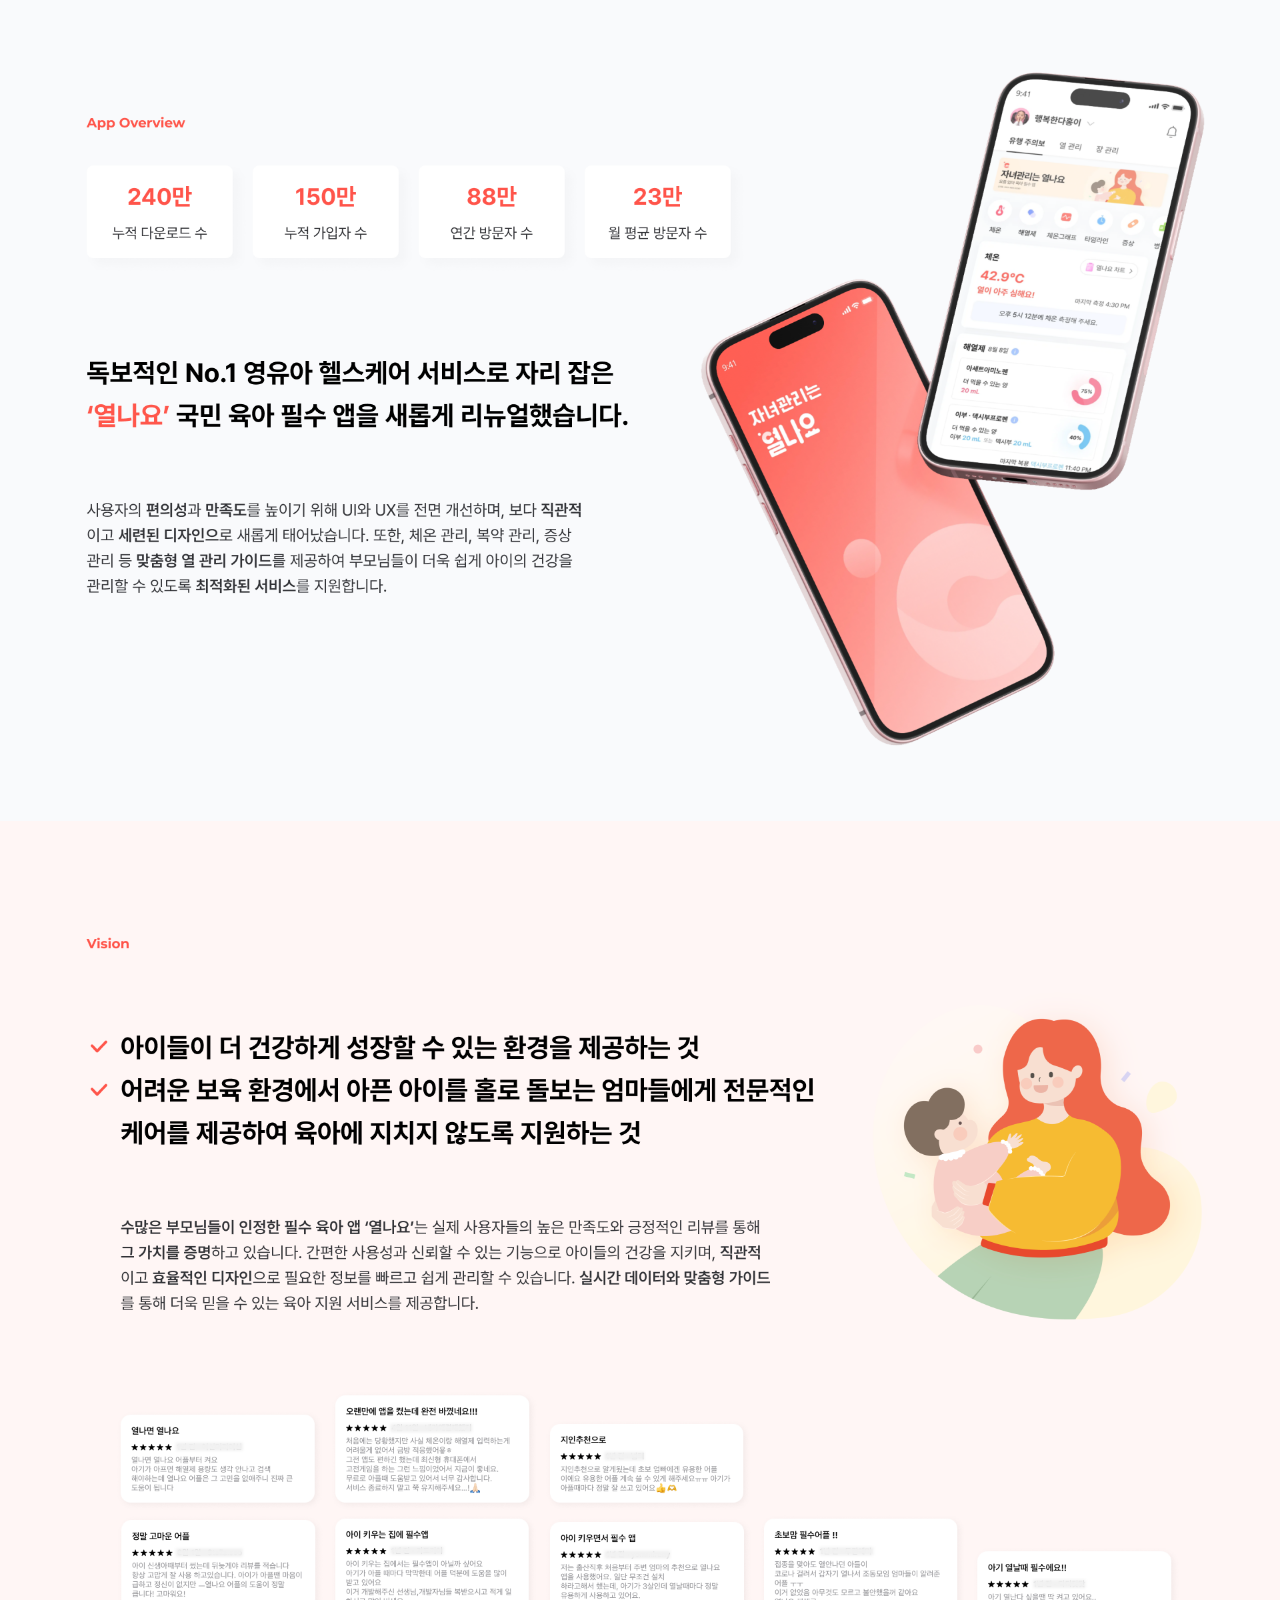
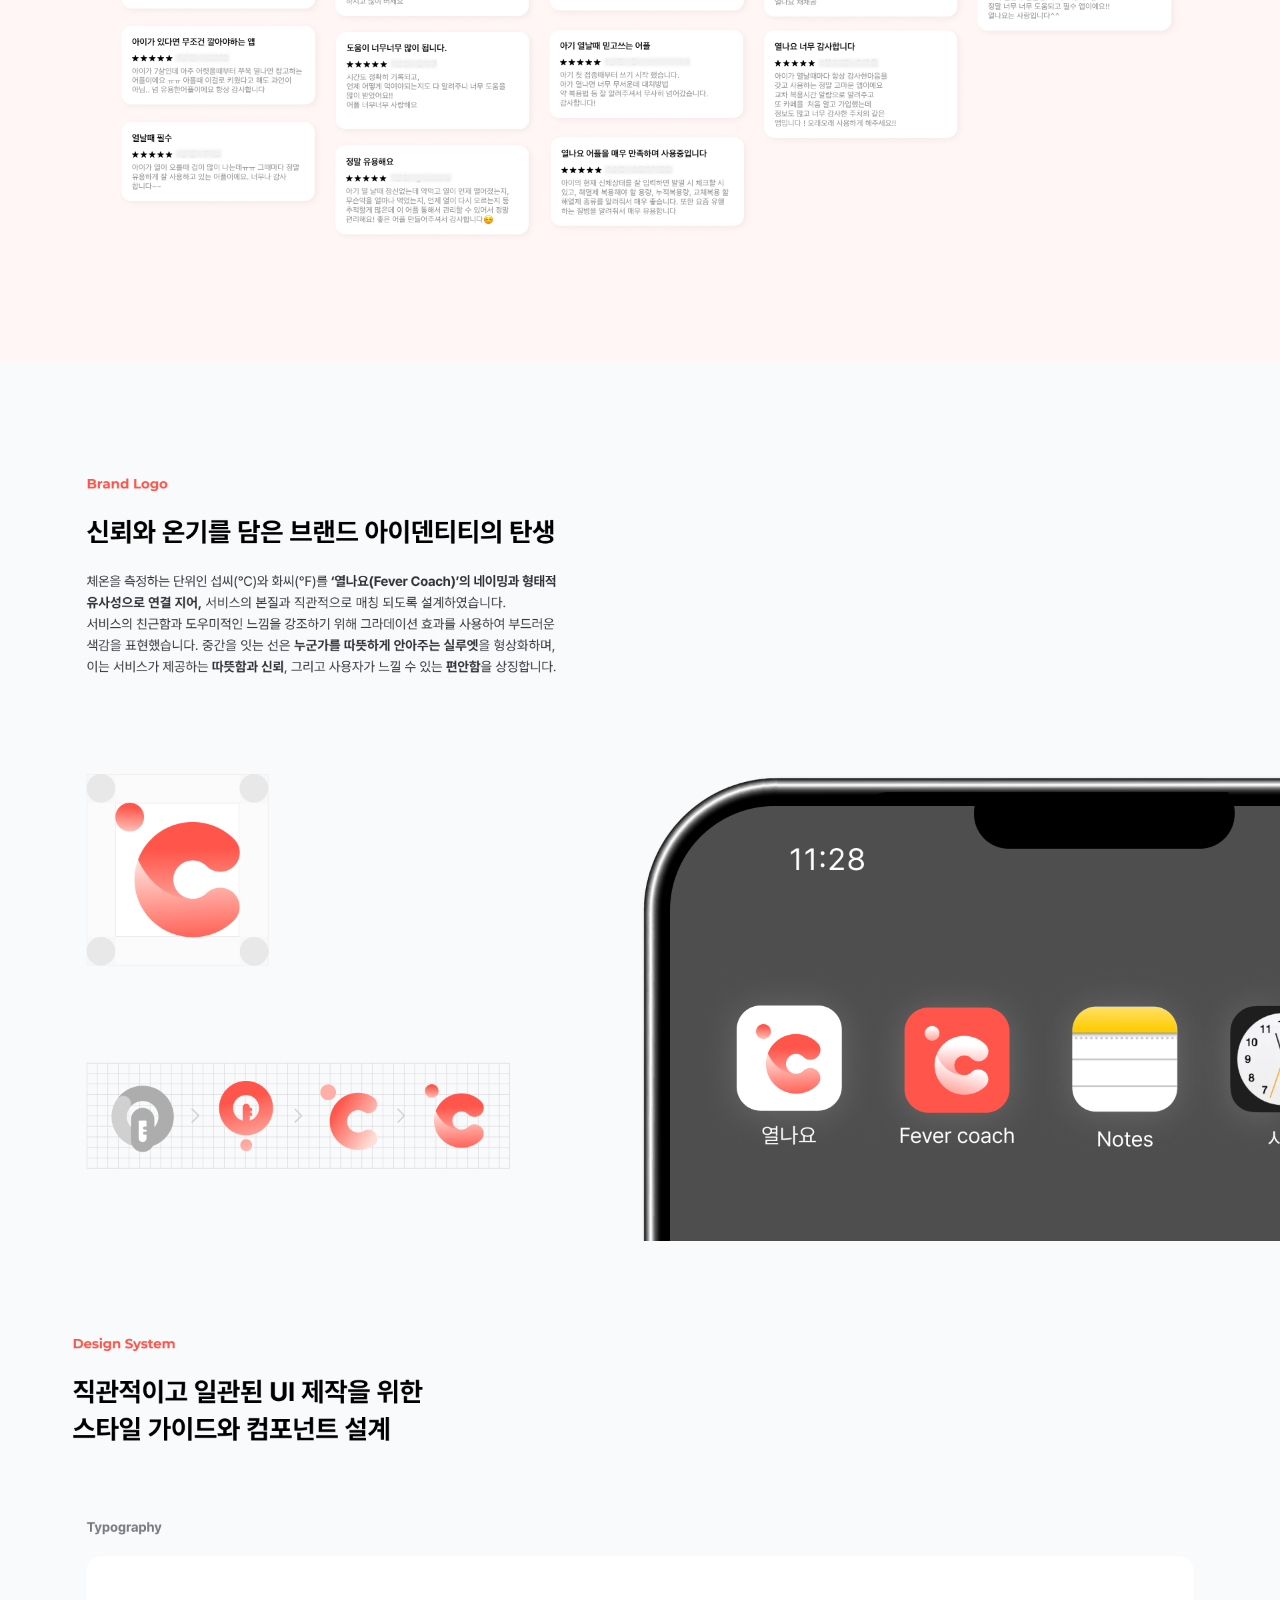
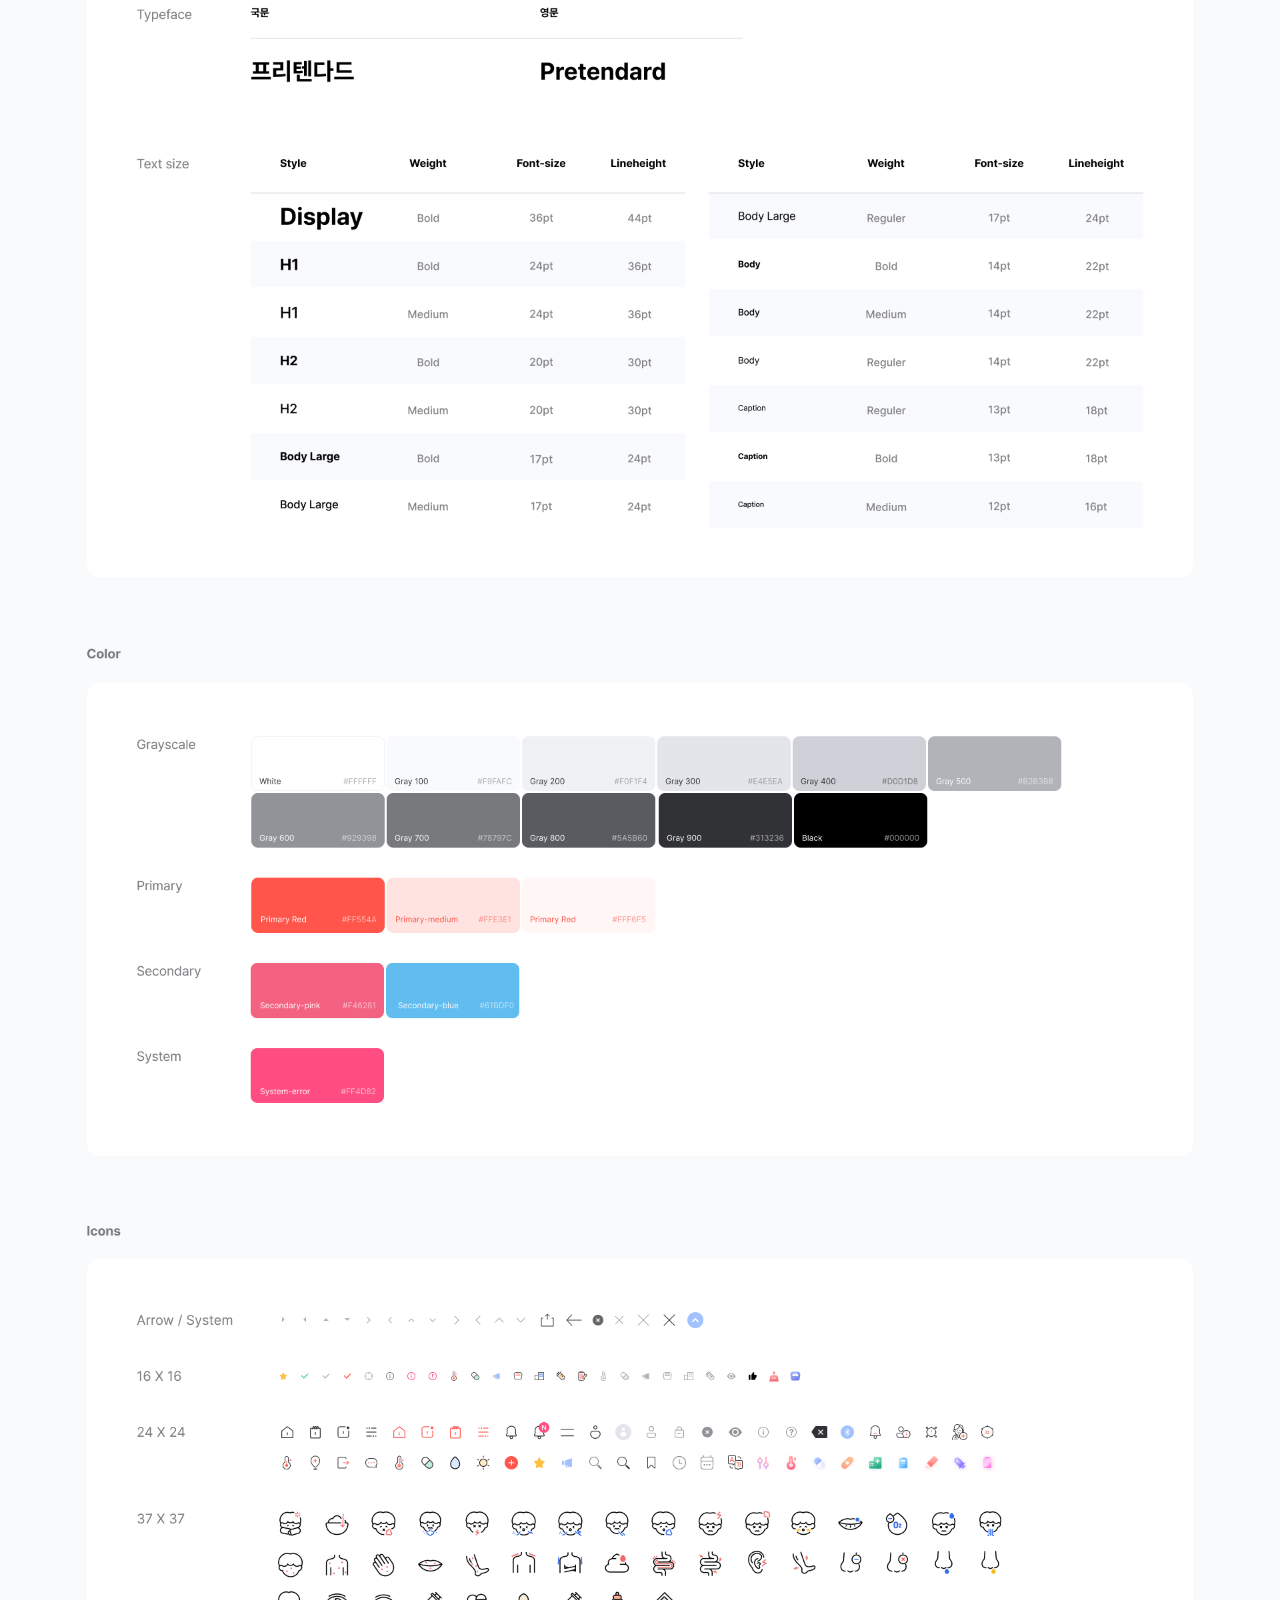
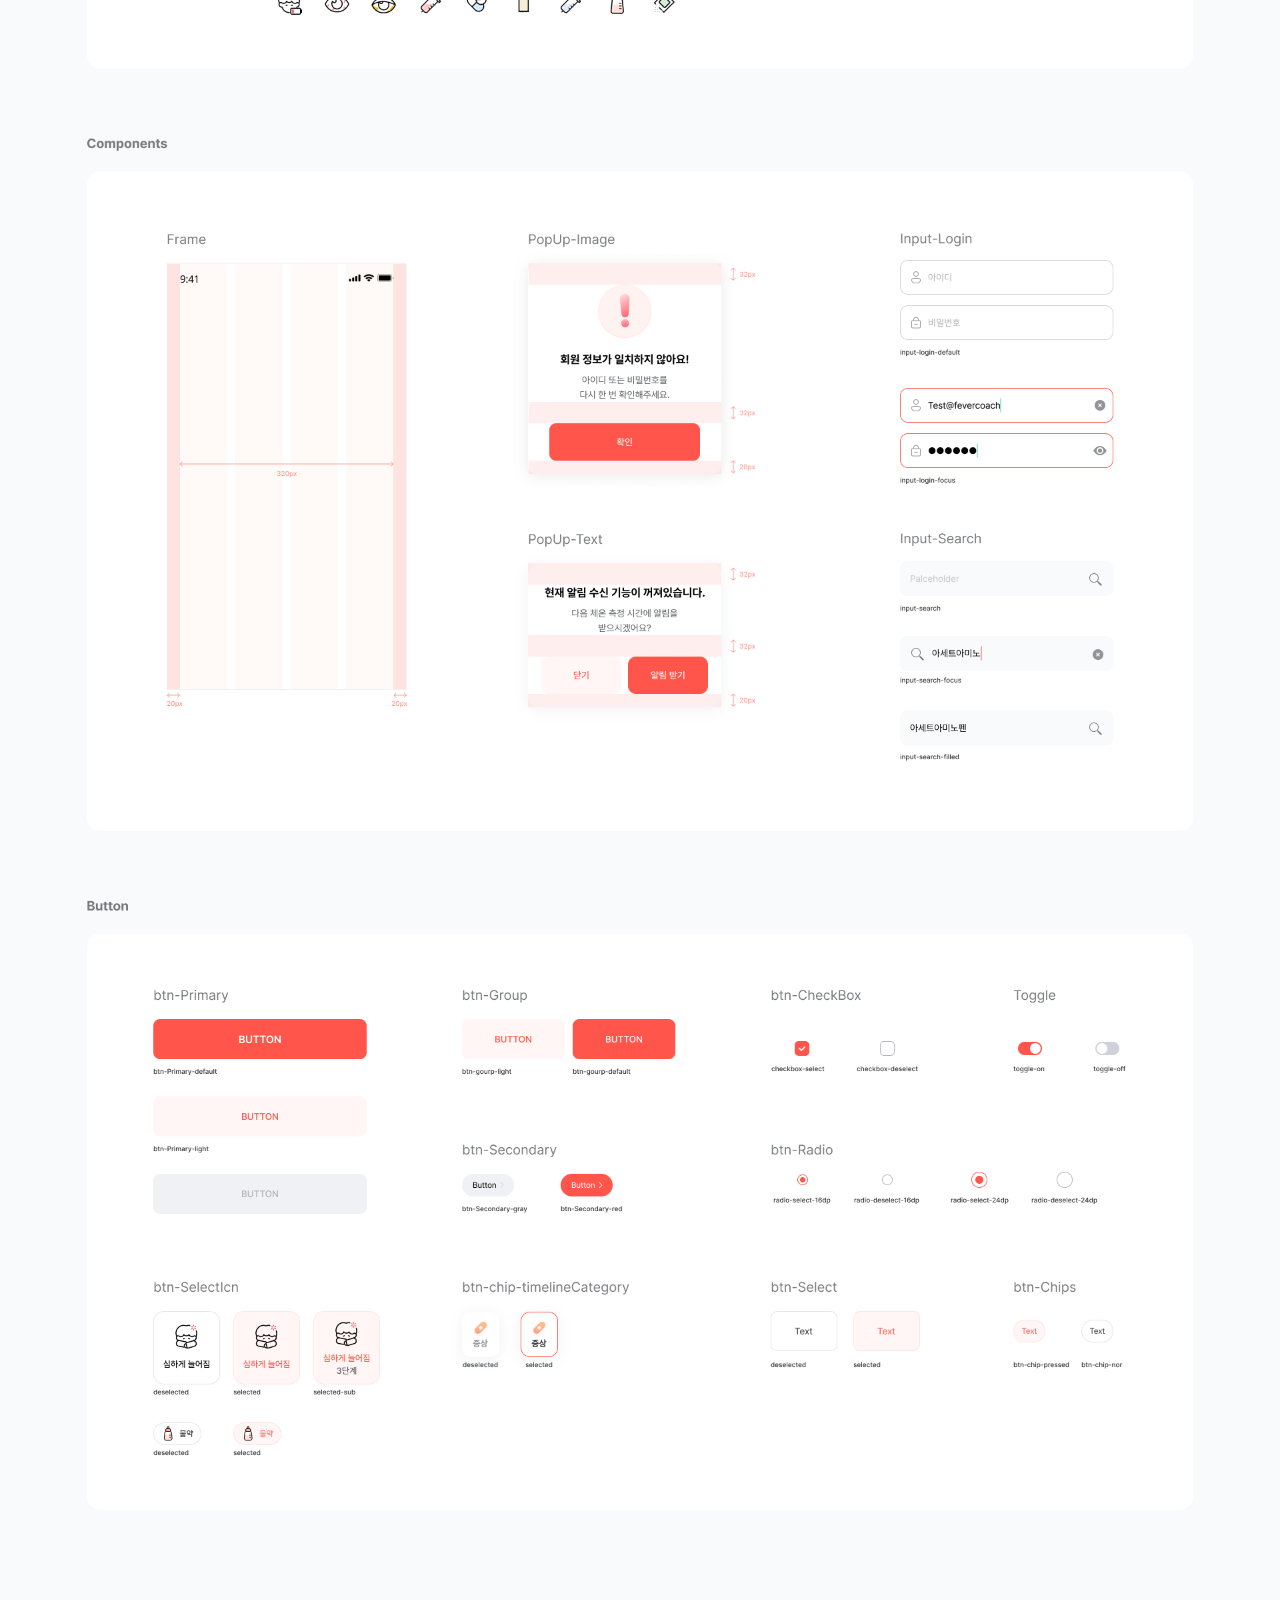
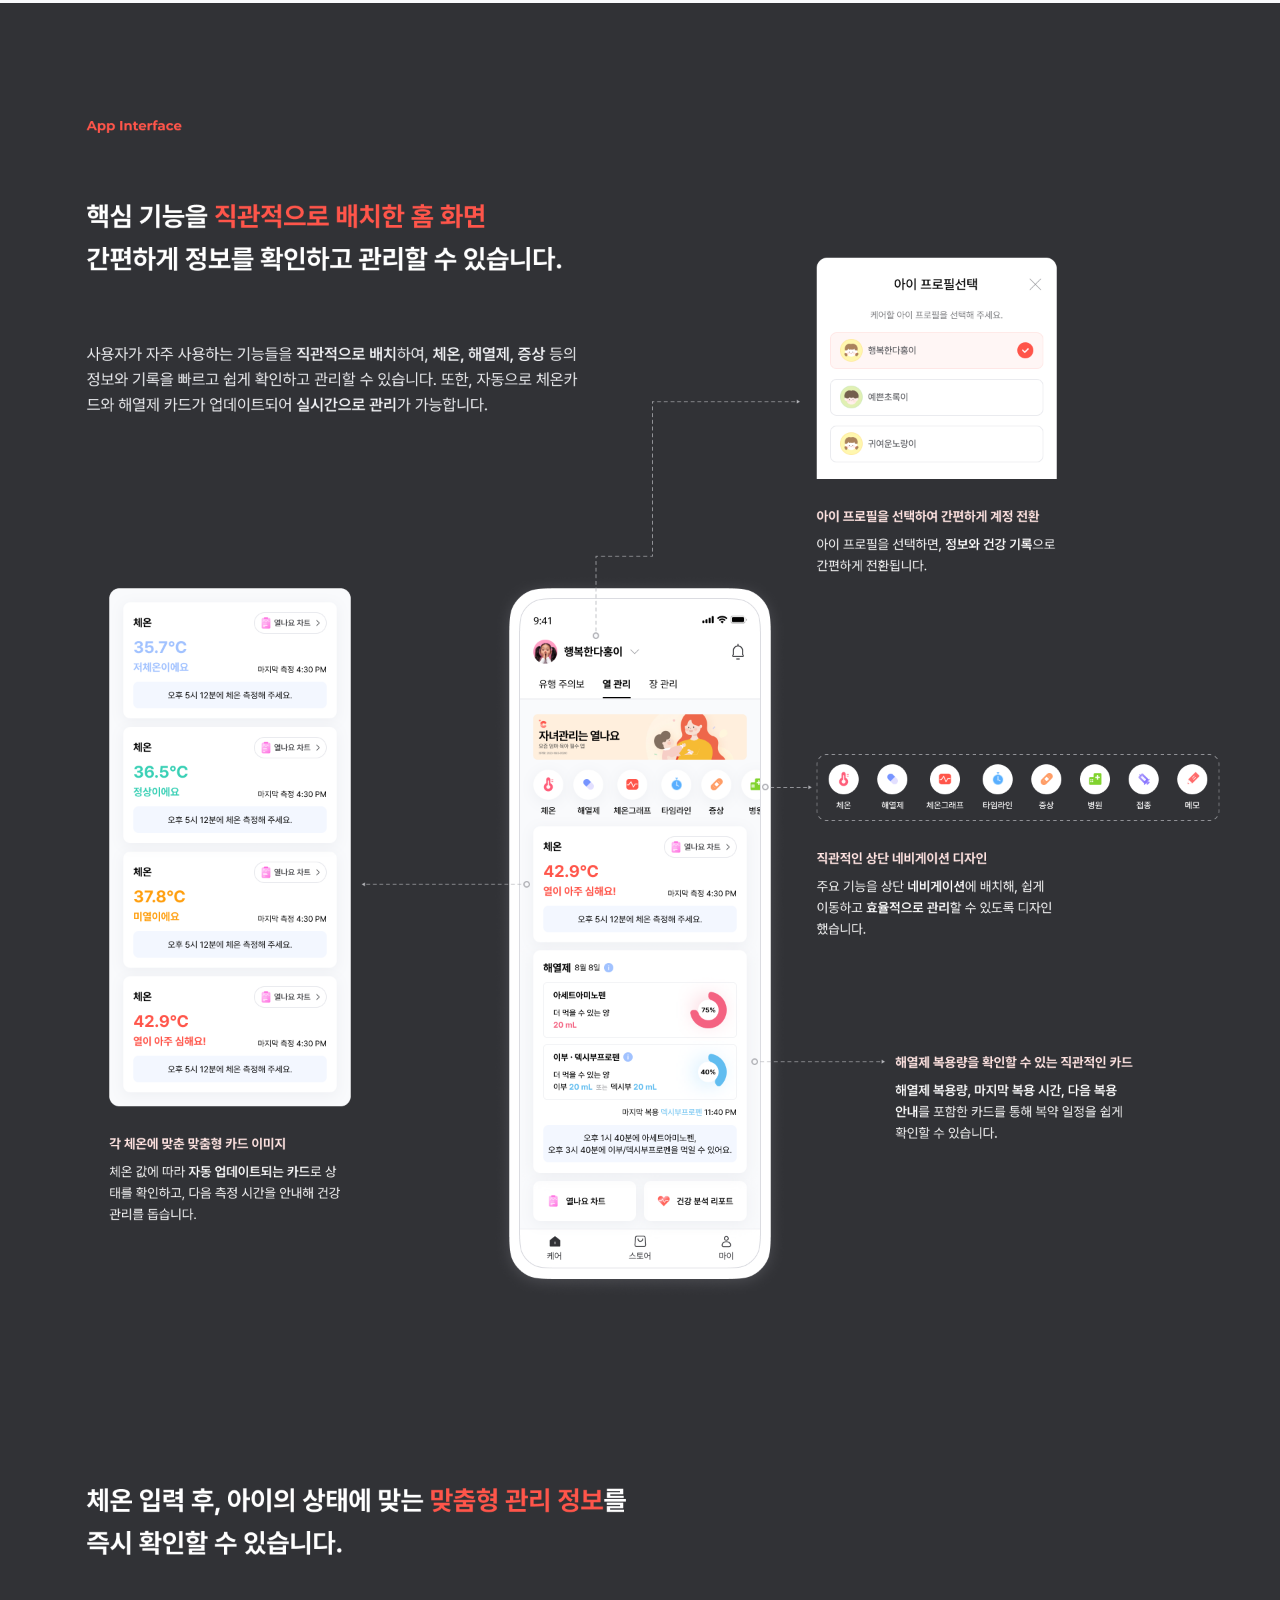
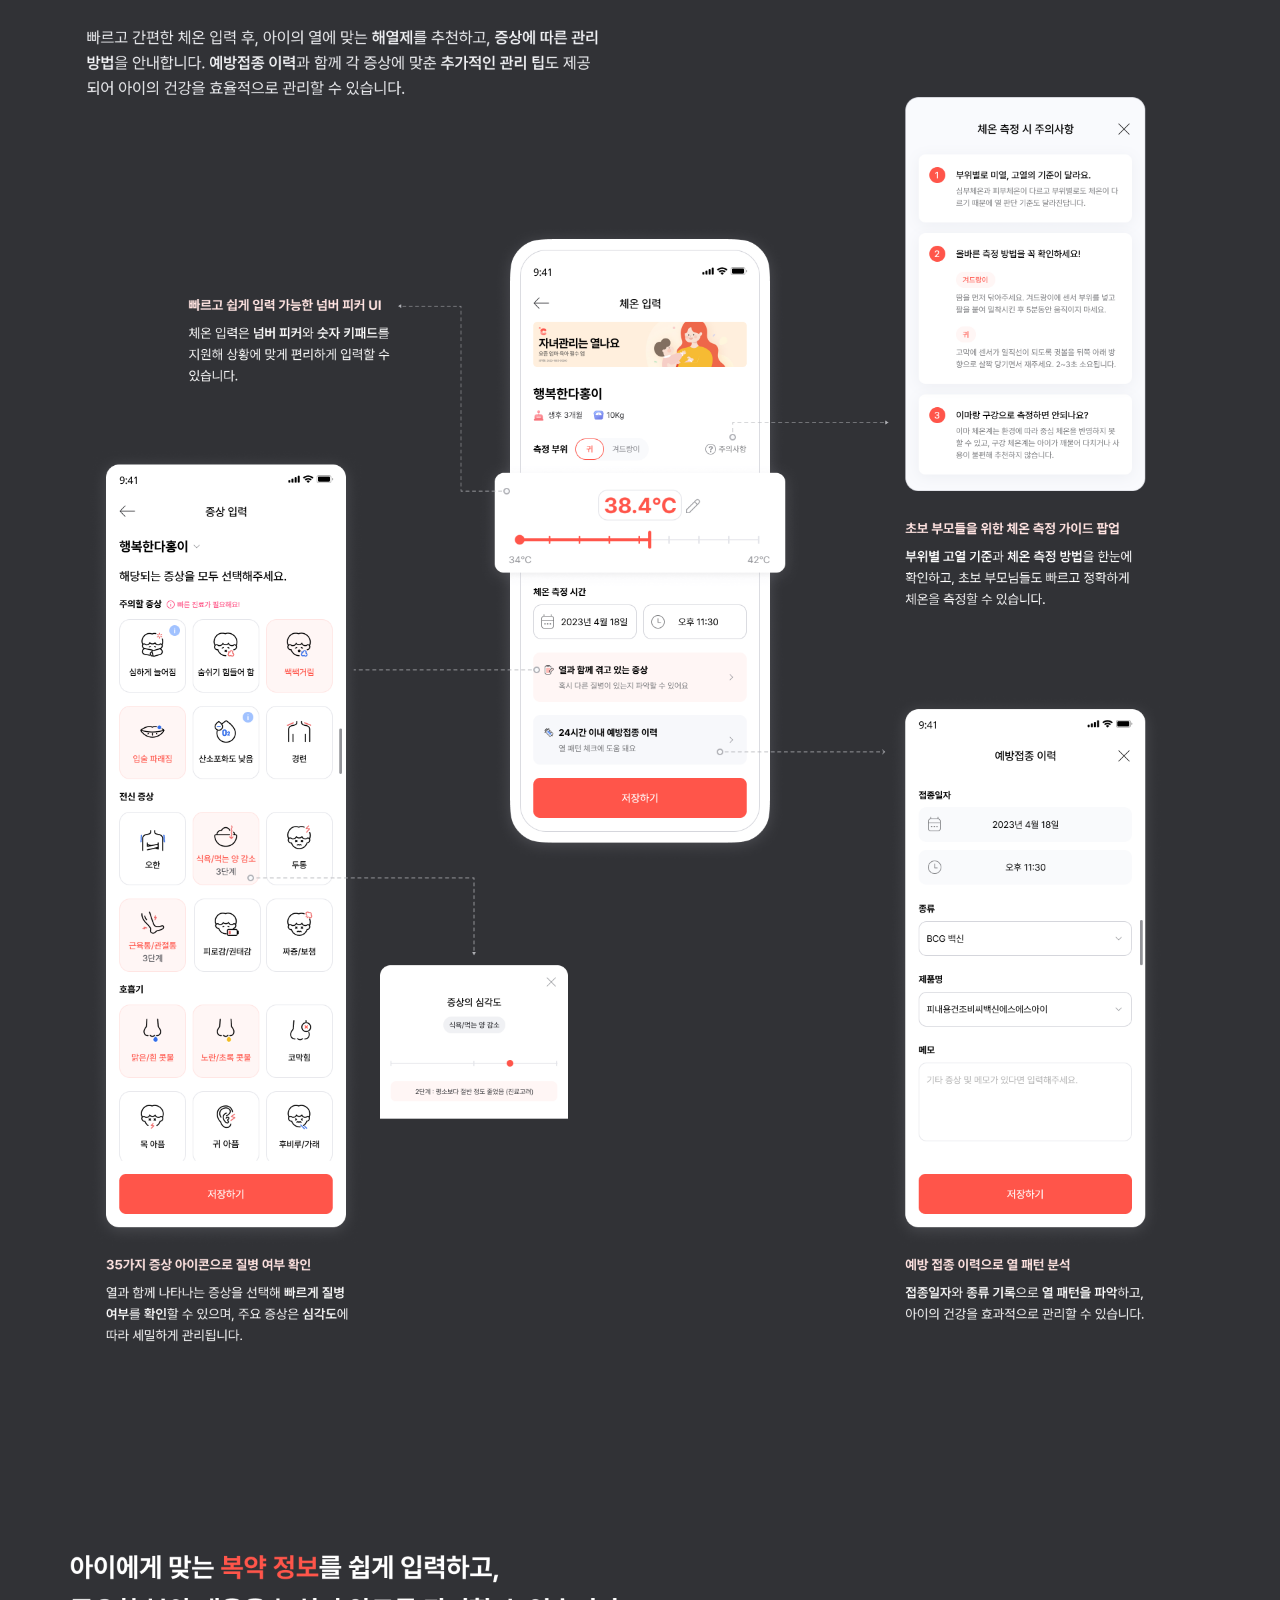
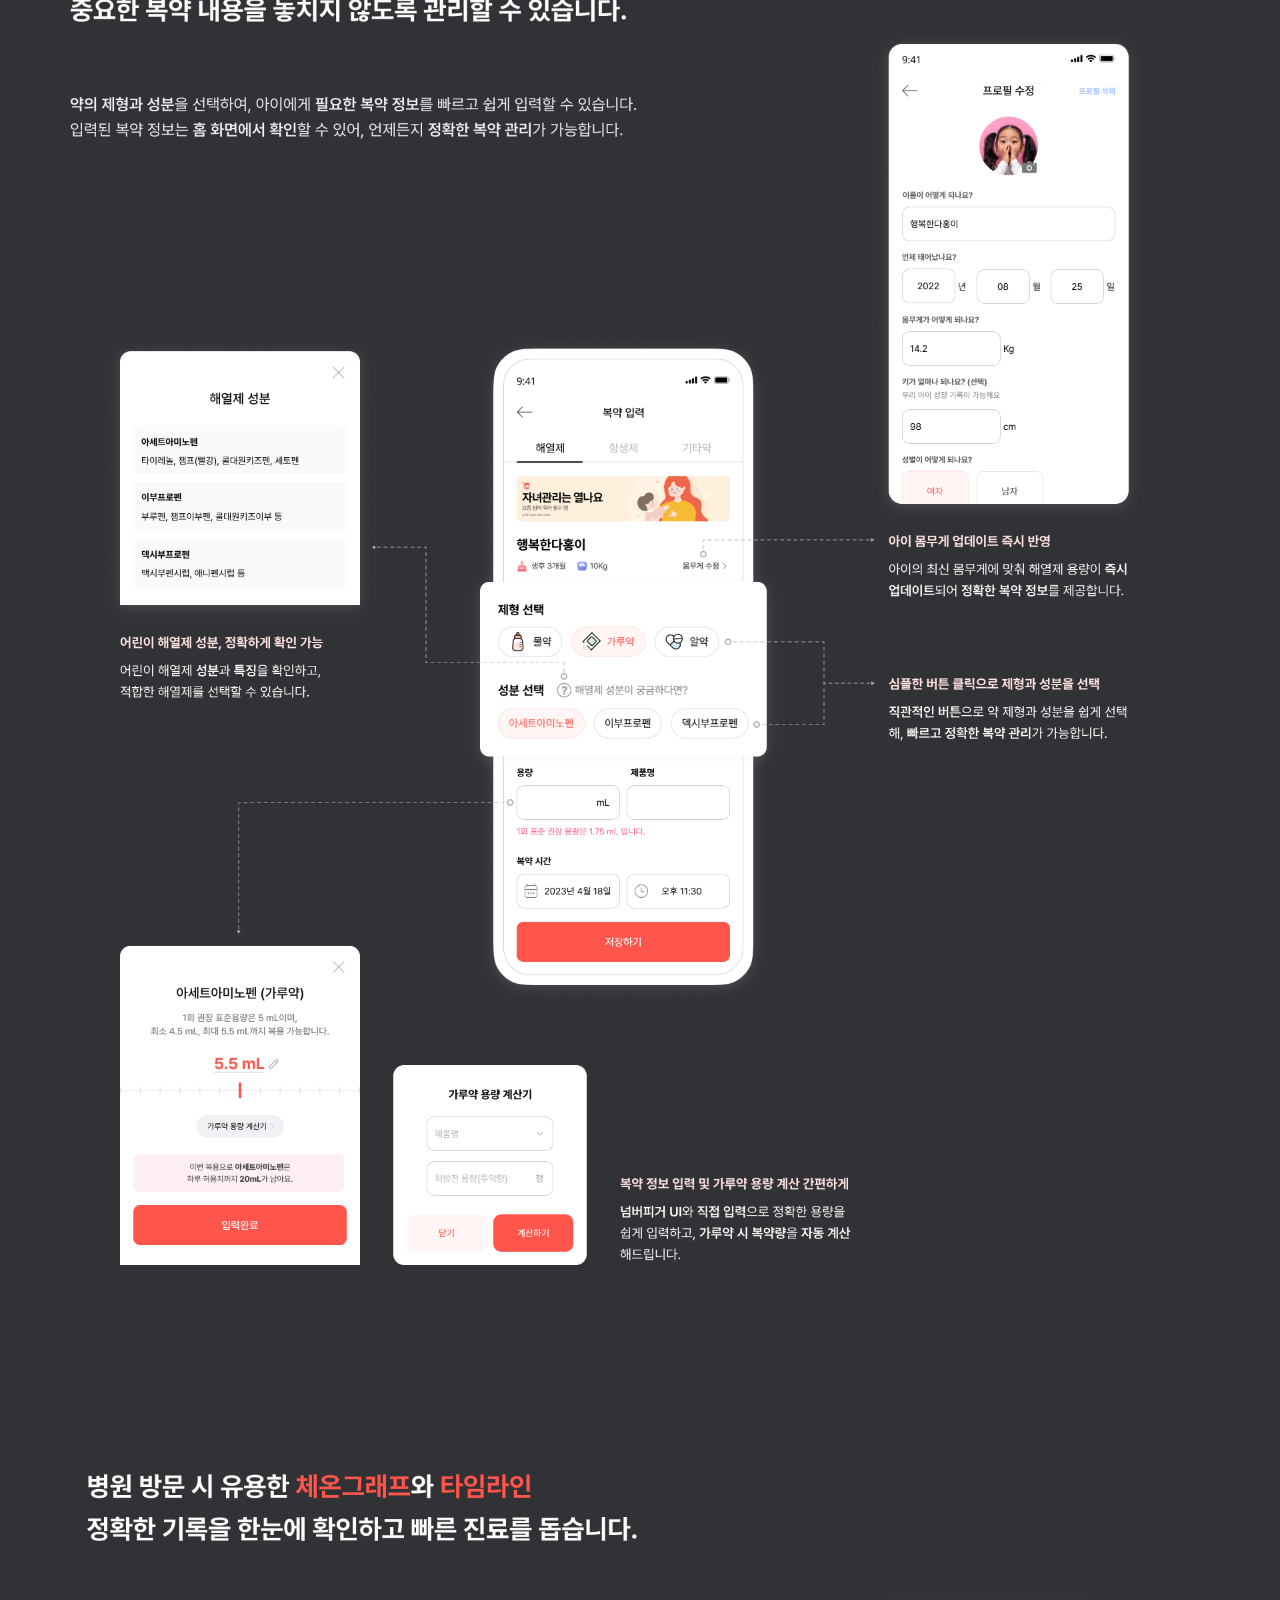
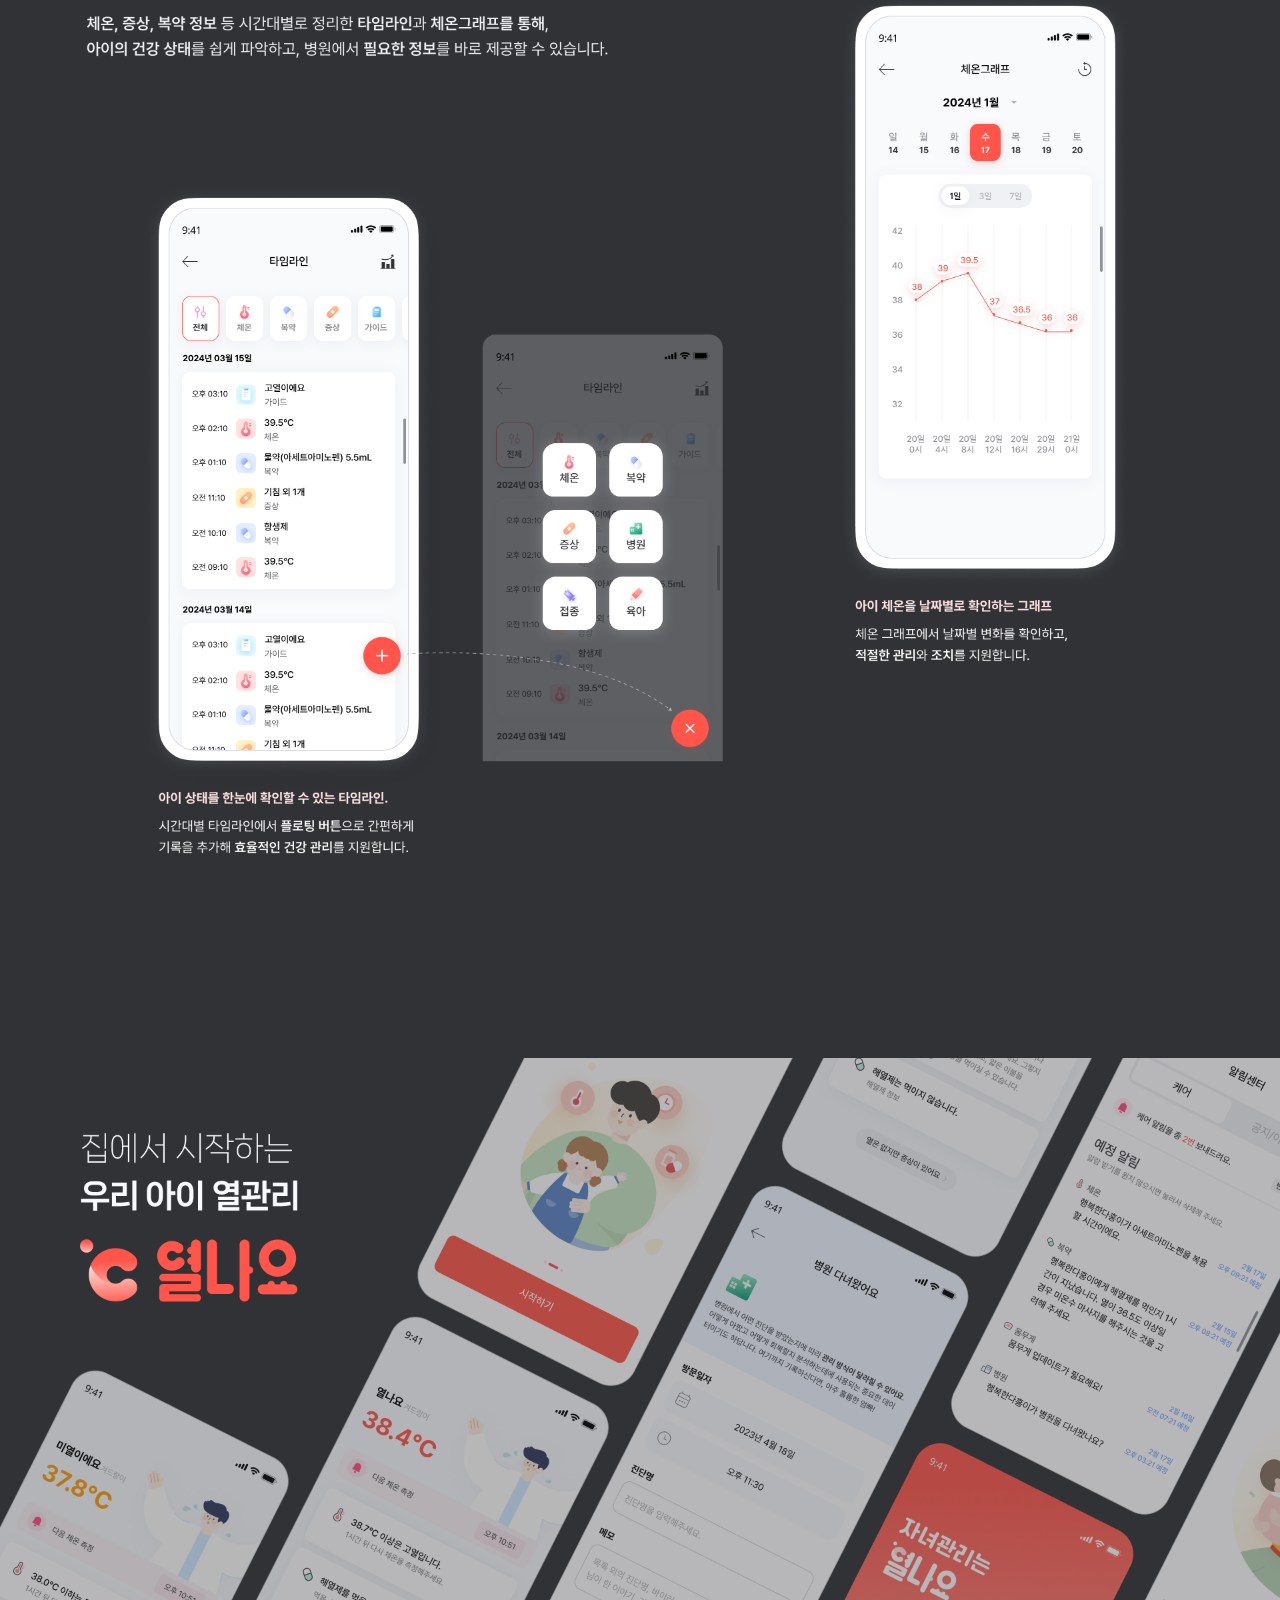
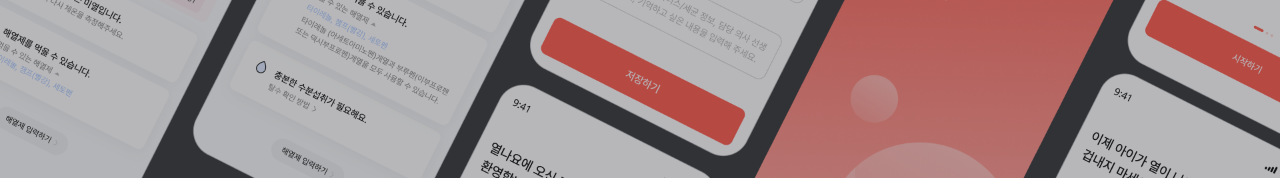
==== part1.html @ 208eb5cb "업로드" ====
<html>

    <body style="margin: 0;">
        <div>
            <img style="width: 100%;" src="images/1_1_1.png">
        </div>
        <div>
            <img style="width: 100%;" src="images/1_1_2.png">
        </div>
        <div>
            <img style="width: 100%;" src="images/1_2_1.png">
        </div>
        <div>
            <img style="width: 100%;" src="images/1_2_2.png">
        </div>
        <div>
            <img style="width: 100%;" src="images/1_2_3.png">
        </div>
        <div>
            <img style="width: 100%;" src="images/1_2_4.png">
        </div>
        <div>
            <img style="width: 100%;" src="images/1_3_1.png">
        </div>
        <div>
            <img style="width: 100%;" src="images/1_3_2.png">
        </div>
        <div>
            <img style="width: 100%;" src="images/1_3_3.png">
        </div>
        <div>
            <img style="width: 100%;" src="images/1_3_4.png">
        </div>
        <div>
            <img style="width: 100%;" src="images/1_3_5.png">
        </div>
    </body>
</html>
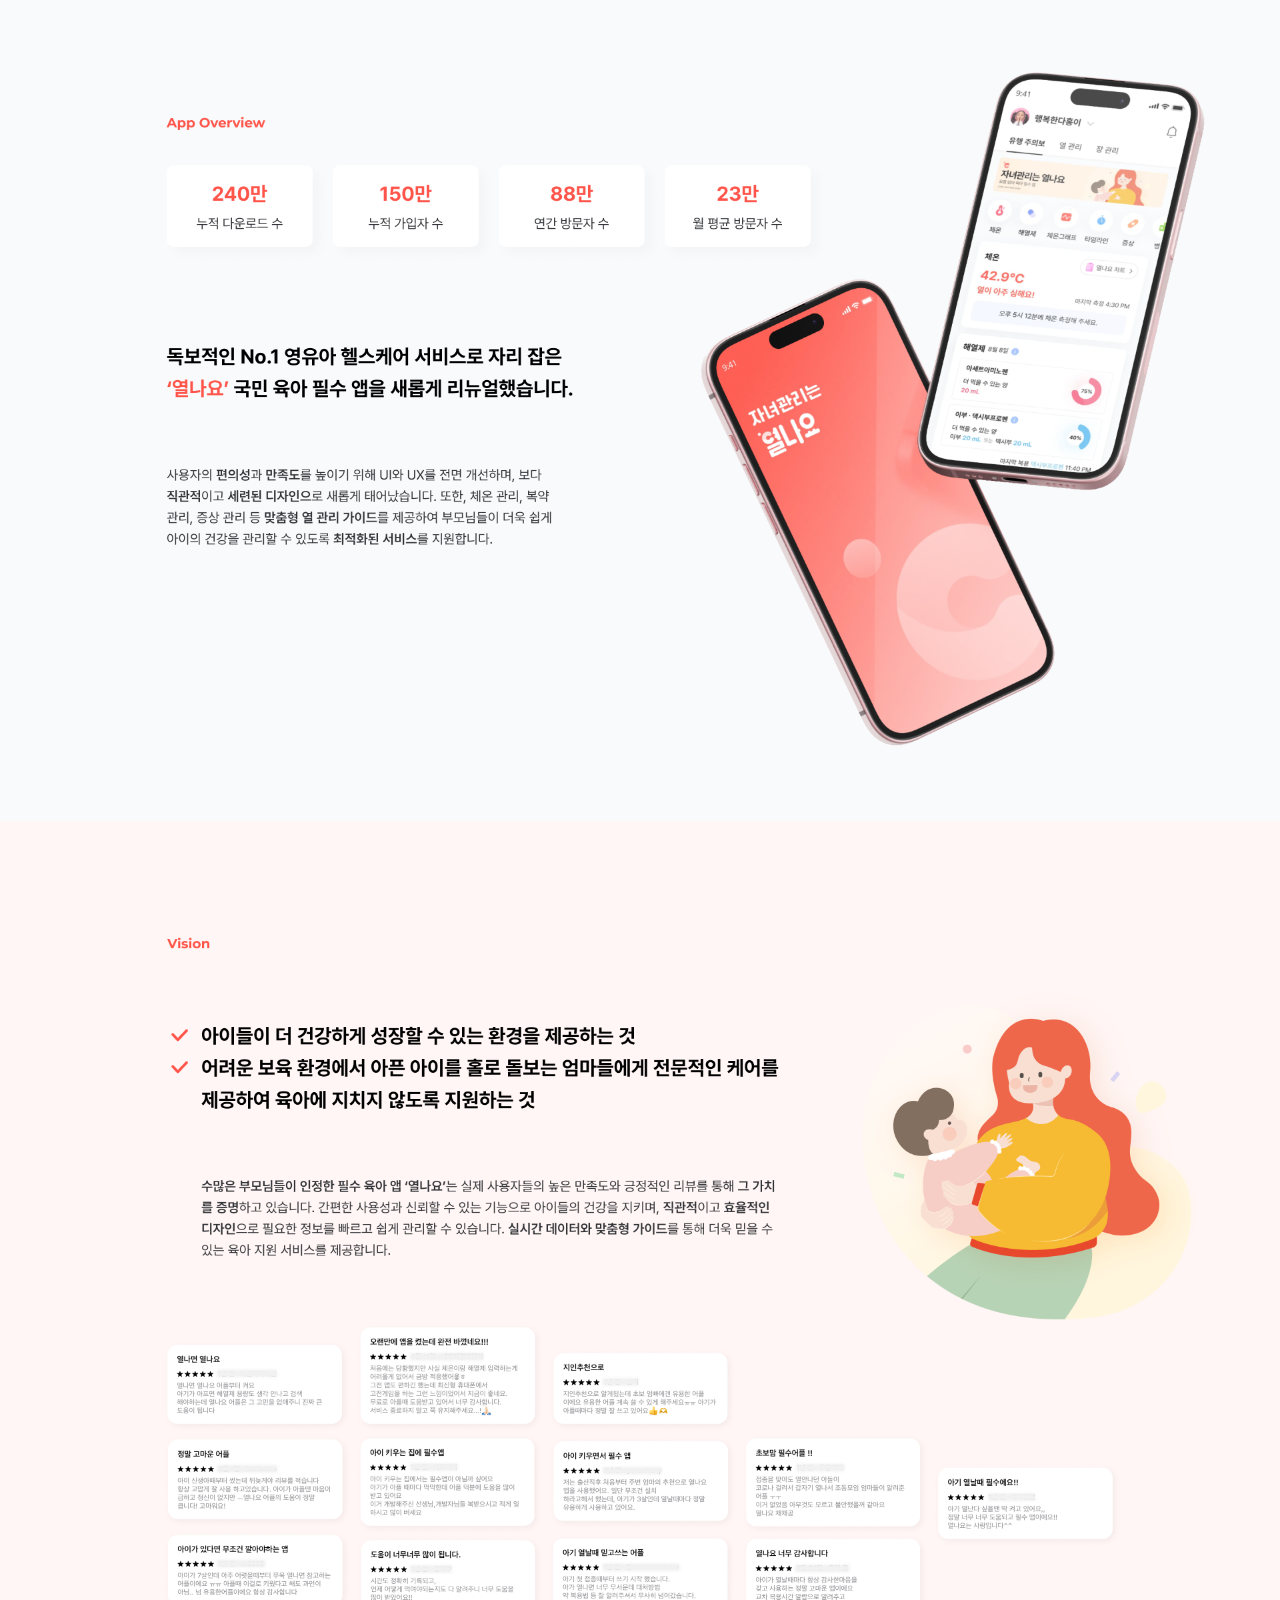
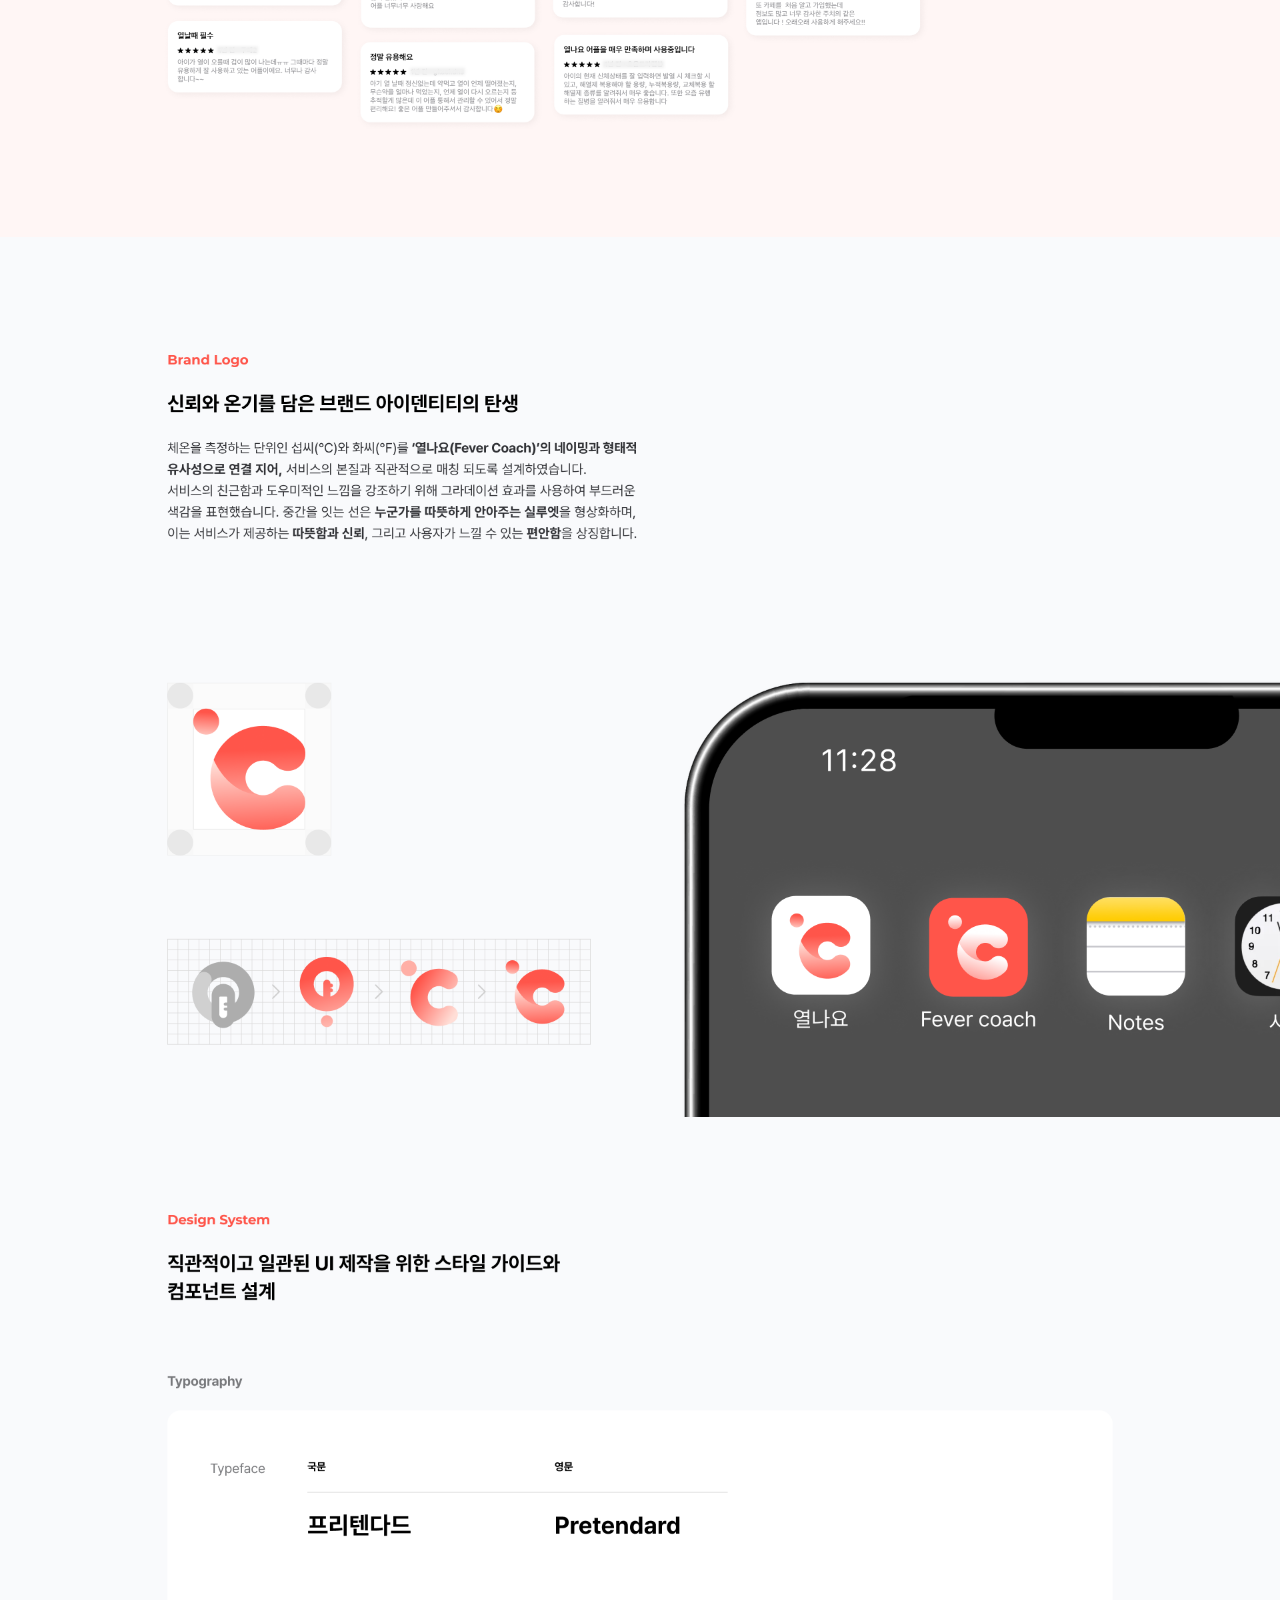
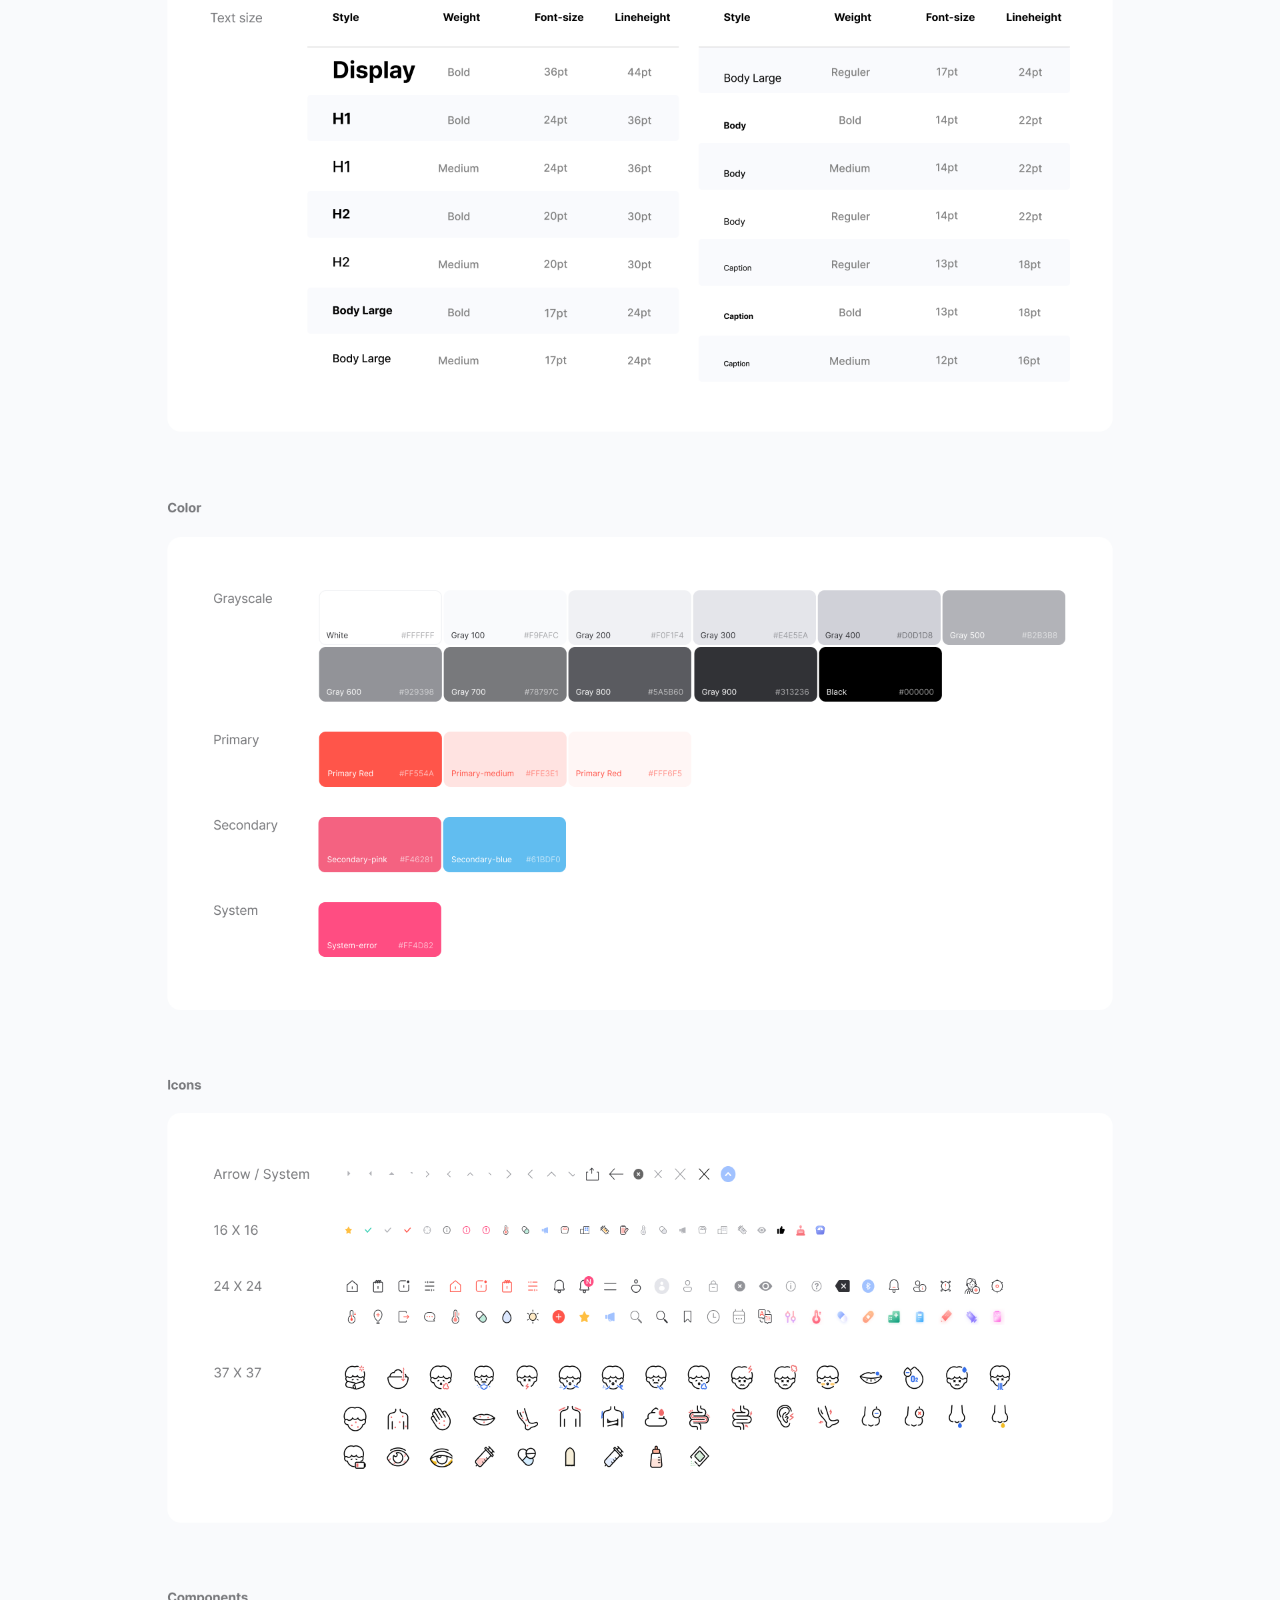
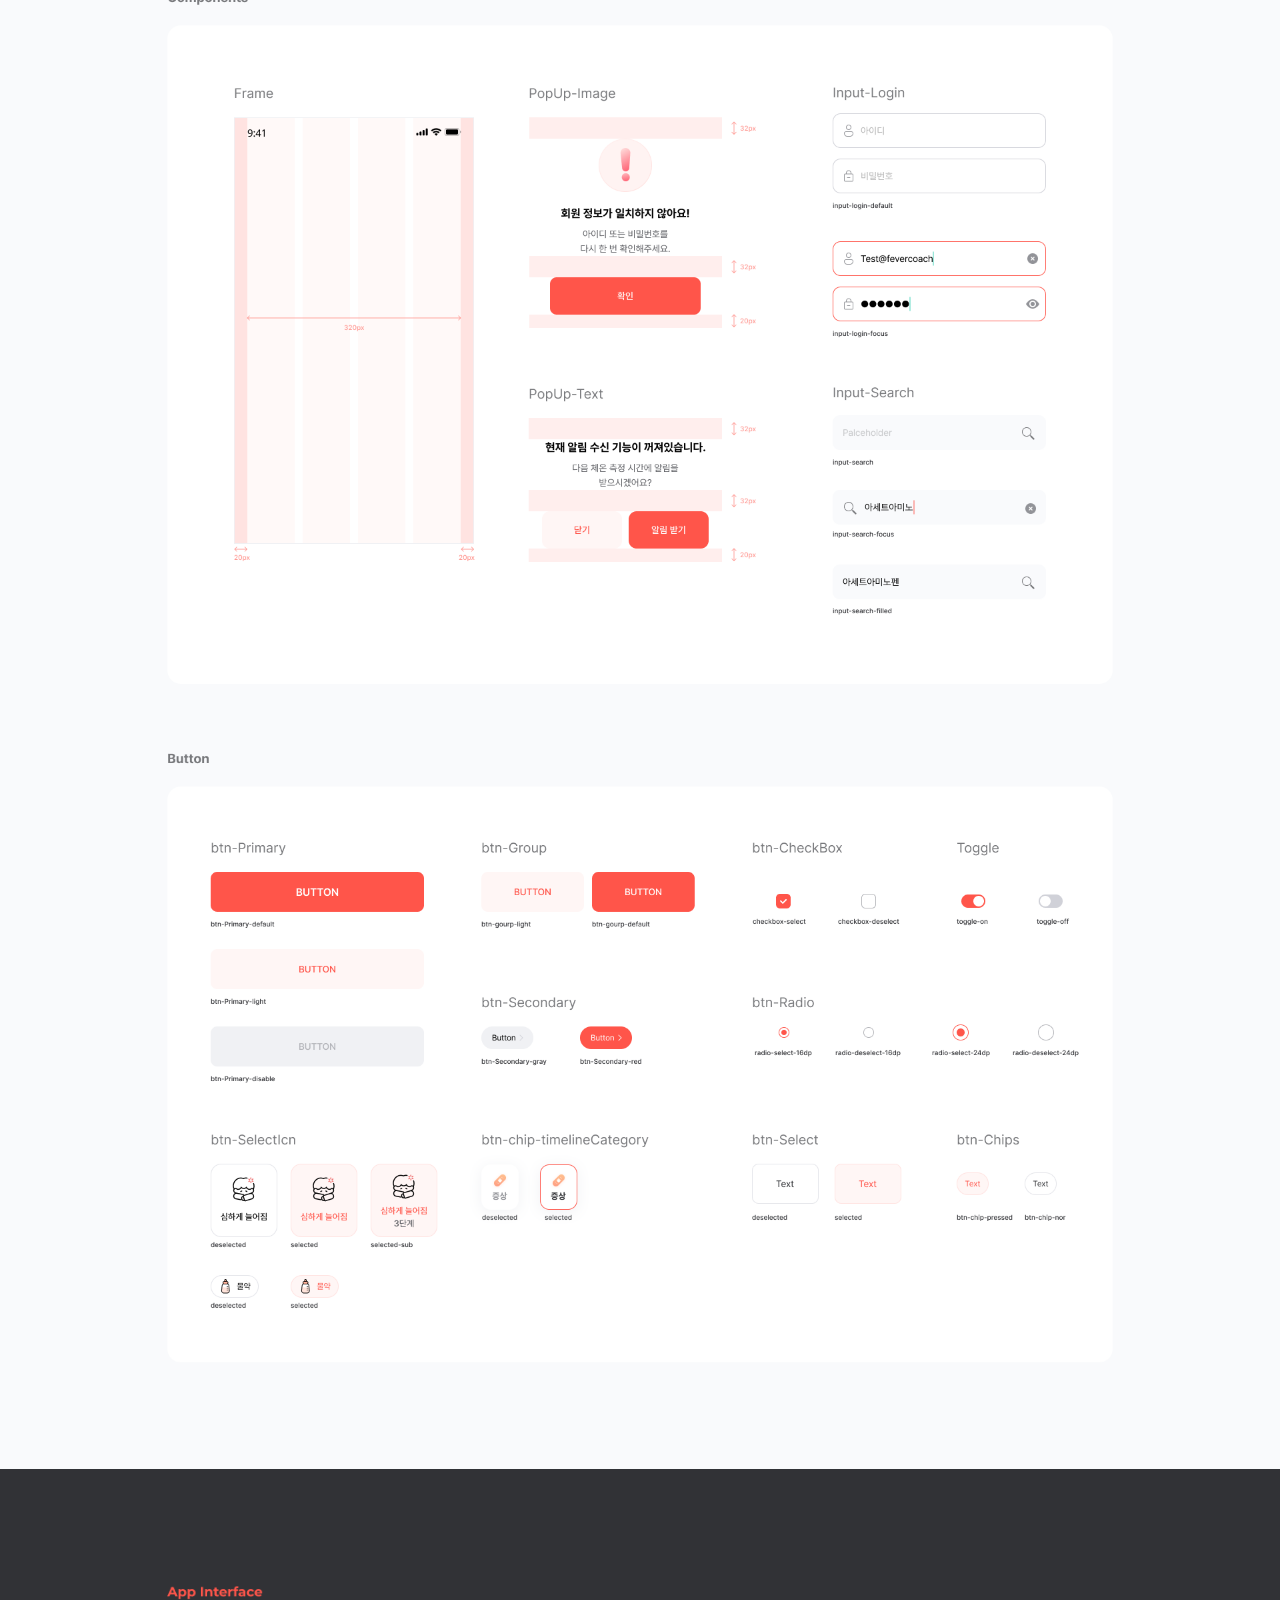
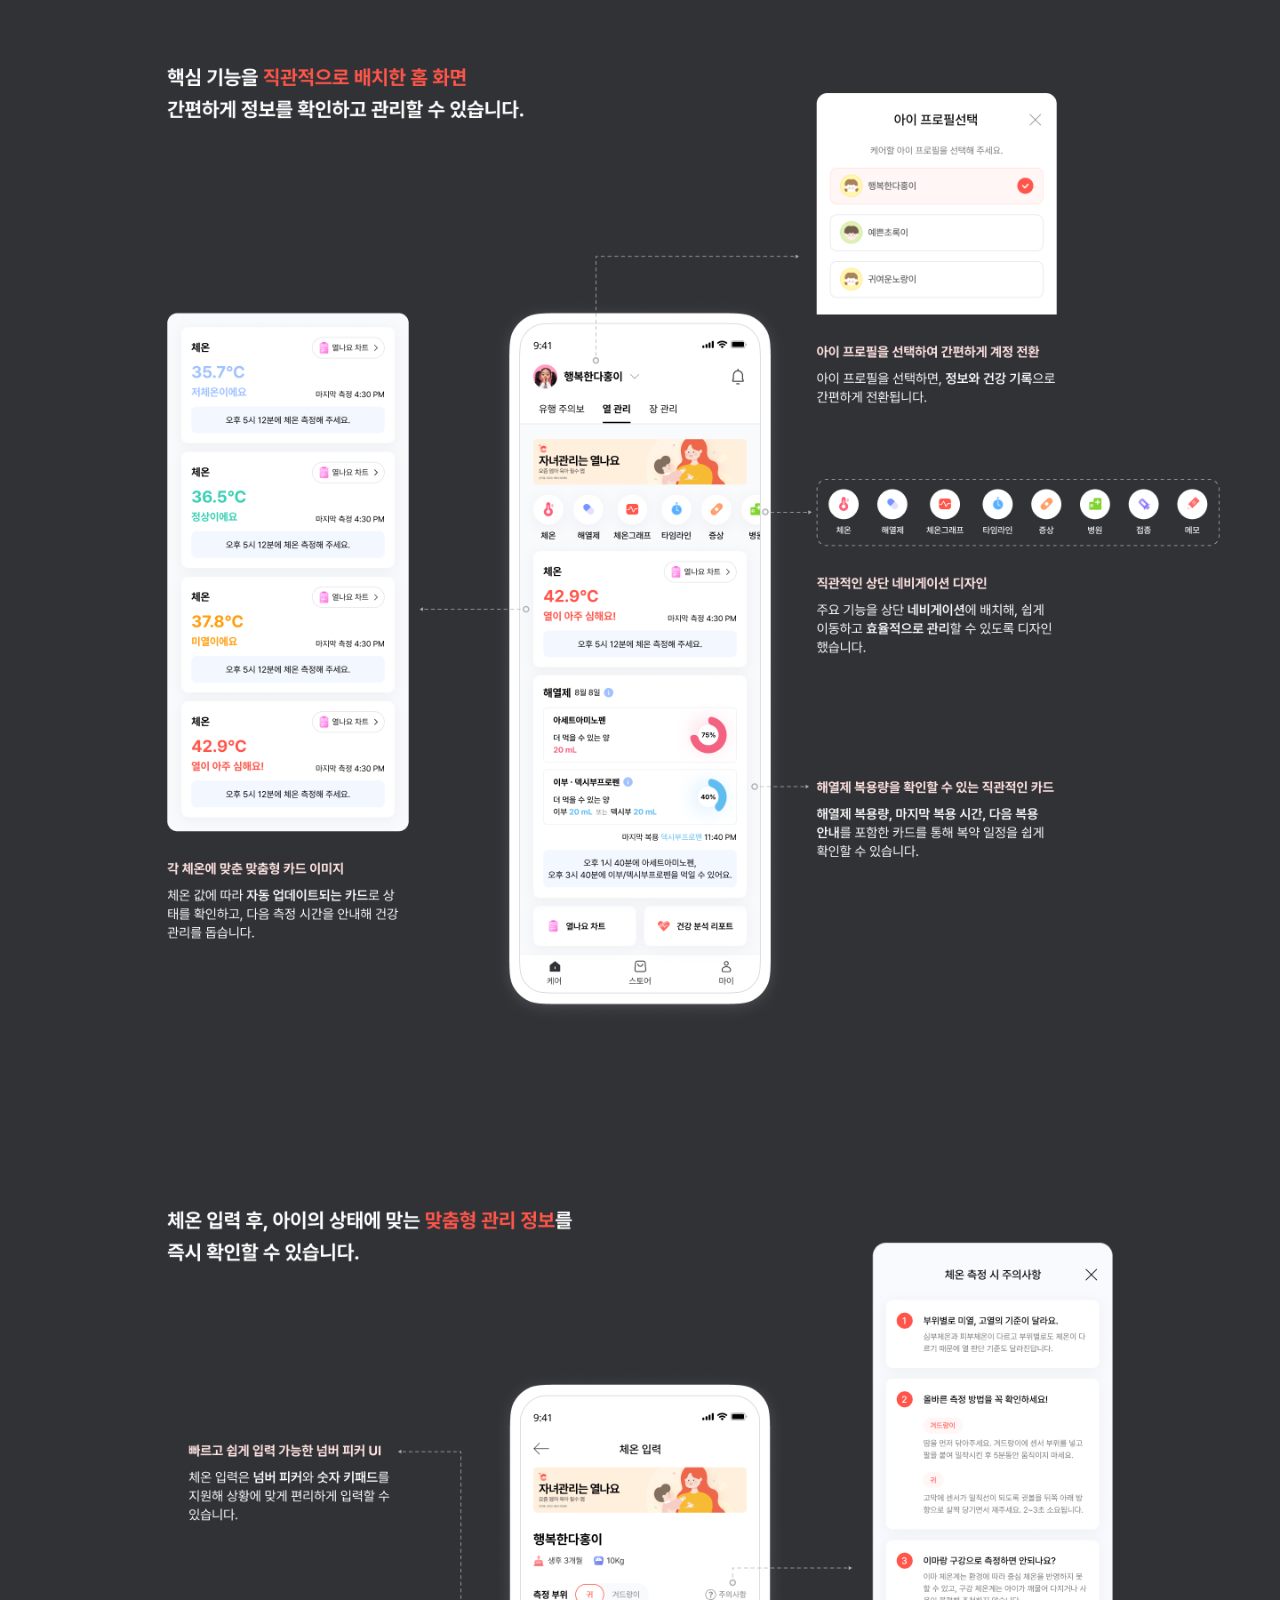
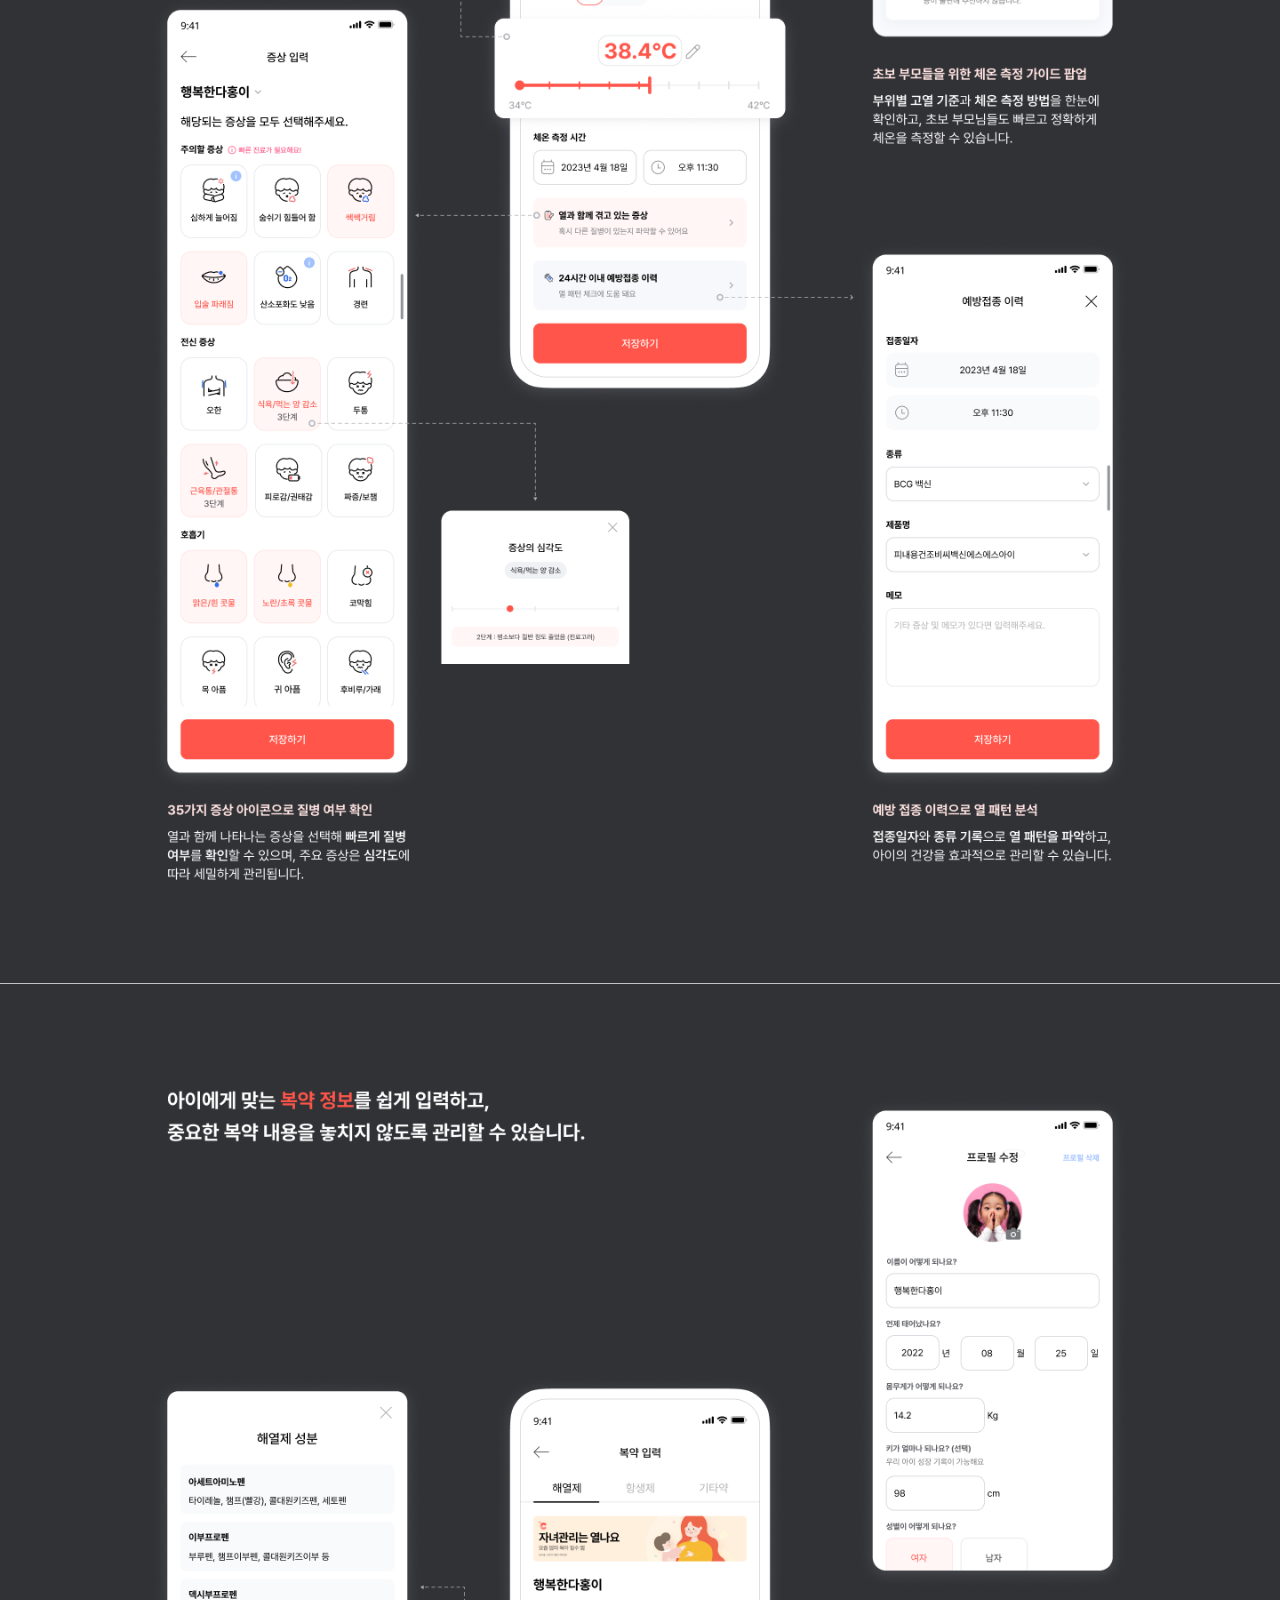
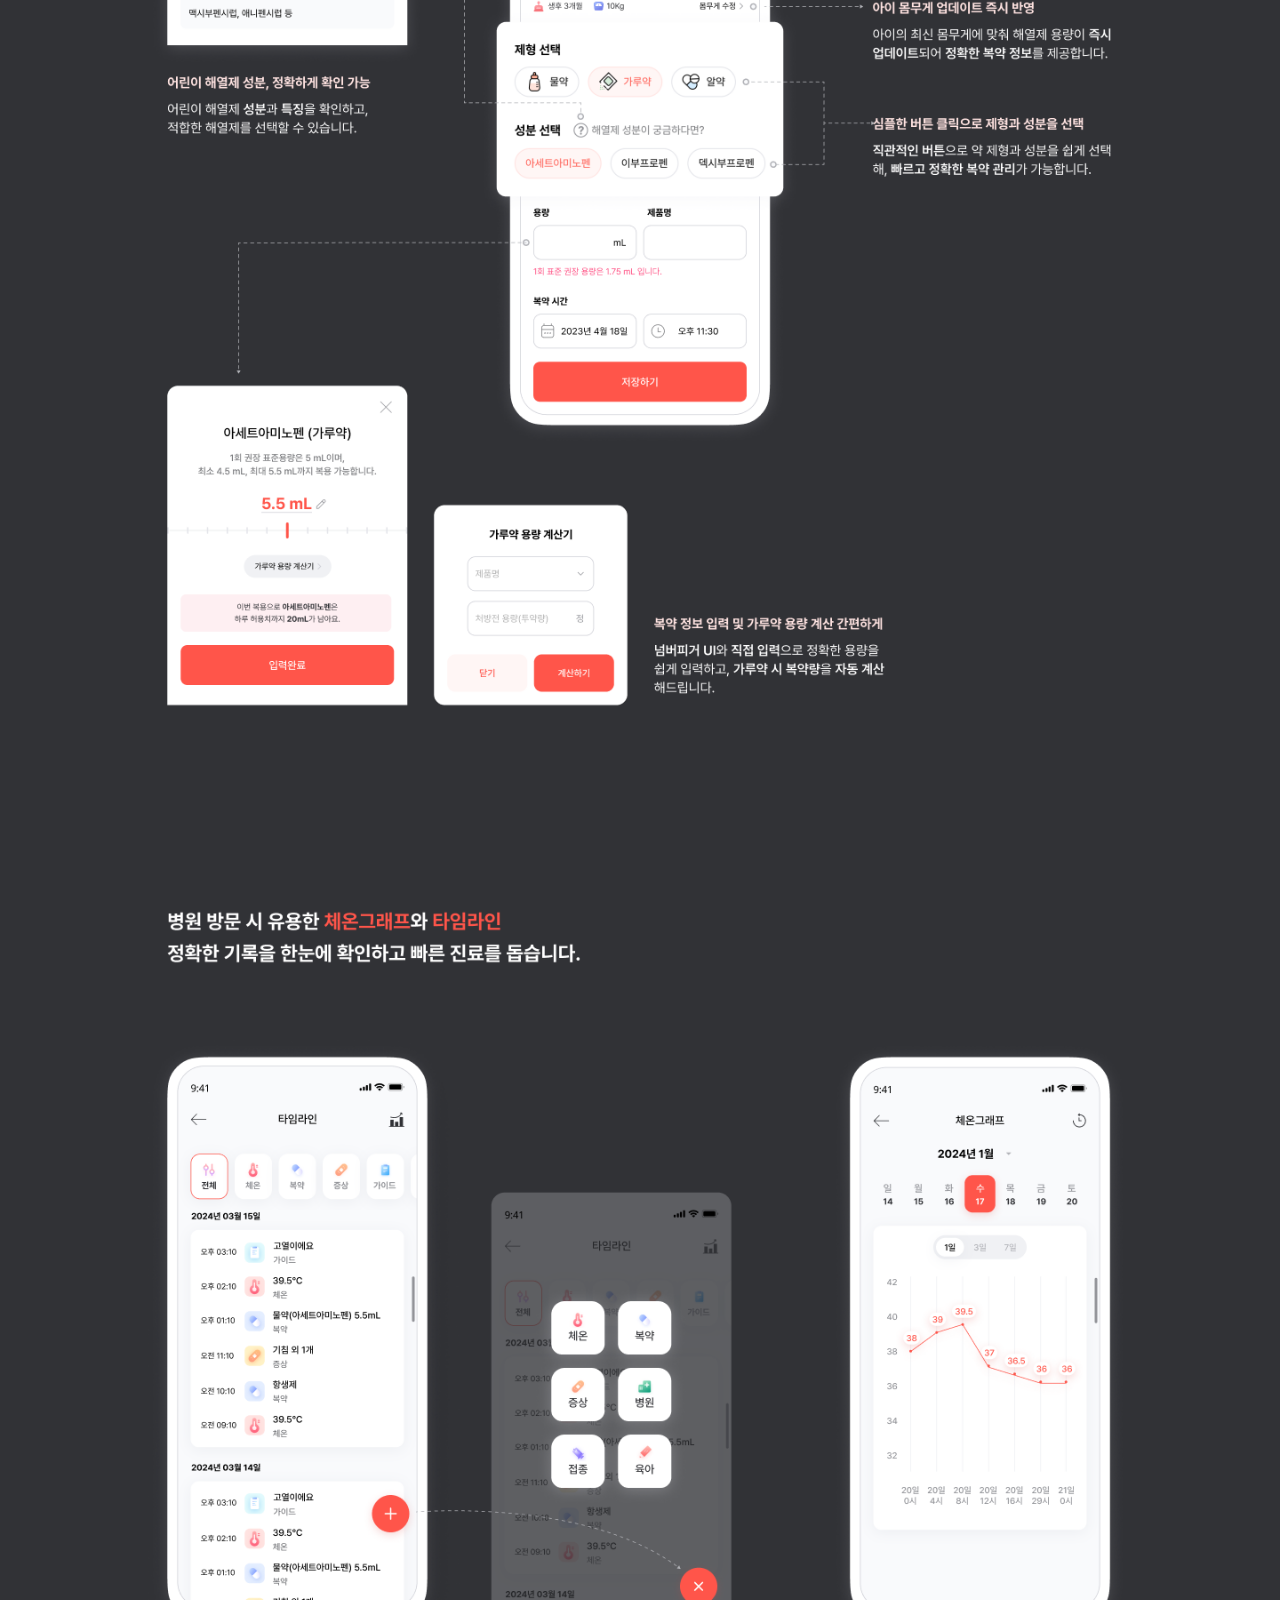
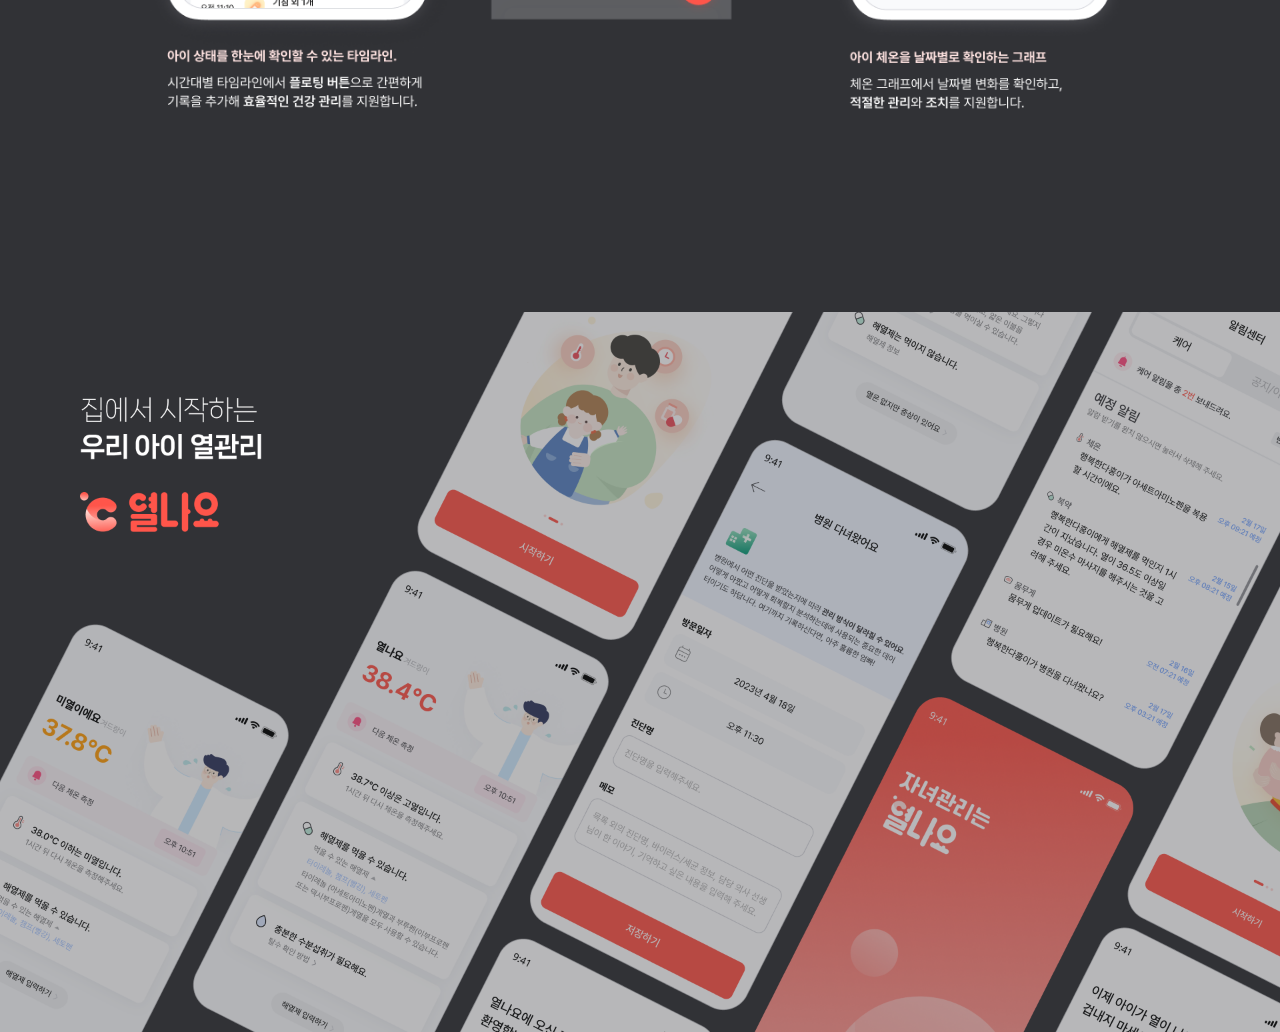
==== commit 095e5d69: "chore:part1 이미지 변경" ====
--- a/part1.html
+++ b/part1.html
@@ -1,38 +1,44 @@
 <html>
-
+<html lang="kr">
+    <head>
+        <meta charset="UTF-8">
+        <meta name="google" content="notranslate">
+        <meta name="viewport" content="width=device-width, initial-scale=1.0">
+        <title>파트1</title>
+    </head>
     <body style="margin: 0;">
         <div>
-            <img style="width: 100%;" src="images/1_1_1.png">
+            <img style="width: 100%;" src="images/new/Part1_1_1.png">
         </div>
         <div>
-            <img style="width: 100%;" src="images/1_1_2.png">
+            <img style="width: 100%;" src="images/new/Part1_1_2.png">
         </div>
         <div>
-            <img style="width: 100%;" src="images/1_2_1.png">
+            <img style="width: 100%;" src="images/new/Part1_2_1.png">
         </div>
         <div>
-            <img style="width: 100%;" src="images/1_2_2.png">
+            <img style="width: 100%;" src="images/new/Part1_2_2.png">
         </div>
         <div>
-            <img style="width: 100%;" src="images/1_2_3.png">
+            <img style="width: 100%;" src="images/new/Part1_2_3.png">
         </div>
         <div>
-            <img style="width: 100%;" src="images/1_2_4.png">
+            <img style="width: 100%;" src="images/new/Part1_2_4.png">
         </div>
         <div>
-            <img style="width: 100%;" src="images/1_3_1.png">
+            <img style="width: 100%;" src="images/new/Part1_3_1.png">
         </div>
         <div>
-            <img style="width: 100%;" src="images/1_3_2.png">
+            <img style="width: 100%;" src="images/new/Part1_3_2.png">
         </div>
         <div>
-            <img style="width: 100%;" src="images/1_3_3.png">
+            <img style="width: 100%;" src="images/new/Part1_3_3.png">
         </div>
         <div>
-            <img style="width: 100%;" src="images/1_3_4.png">
+            <img style="width: 100%;" src="images/new/Part1_3_4.png">
         </div>
         <div>
-            <img style="width: 100%;" src="images/1_3_5.png">
+            <img style="width: 100%;" src="images/new/Part1_3_5.png">
         </div>
     </body>
 </html>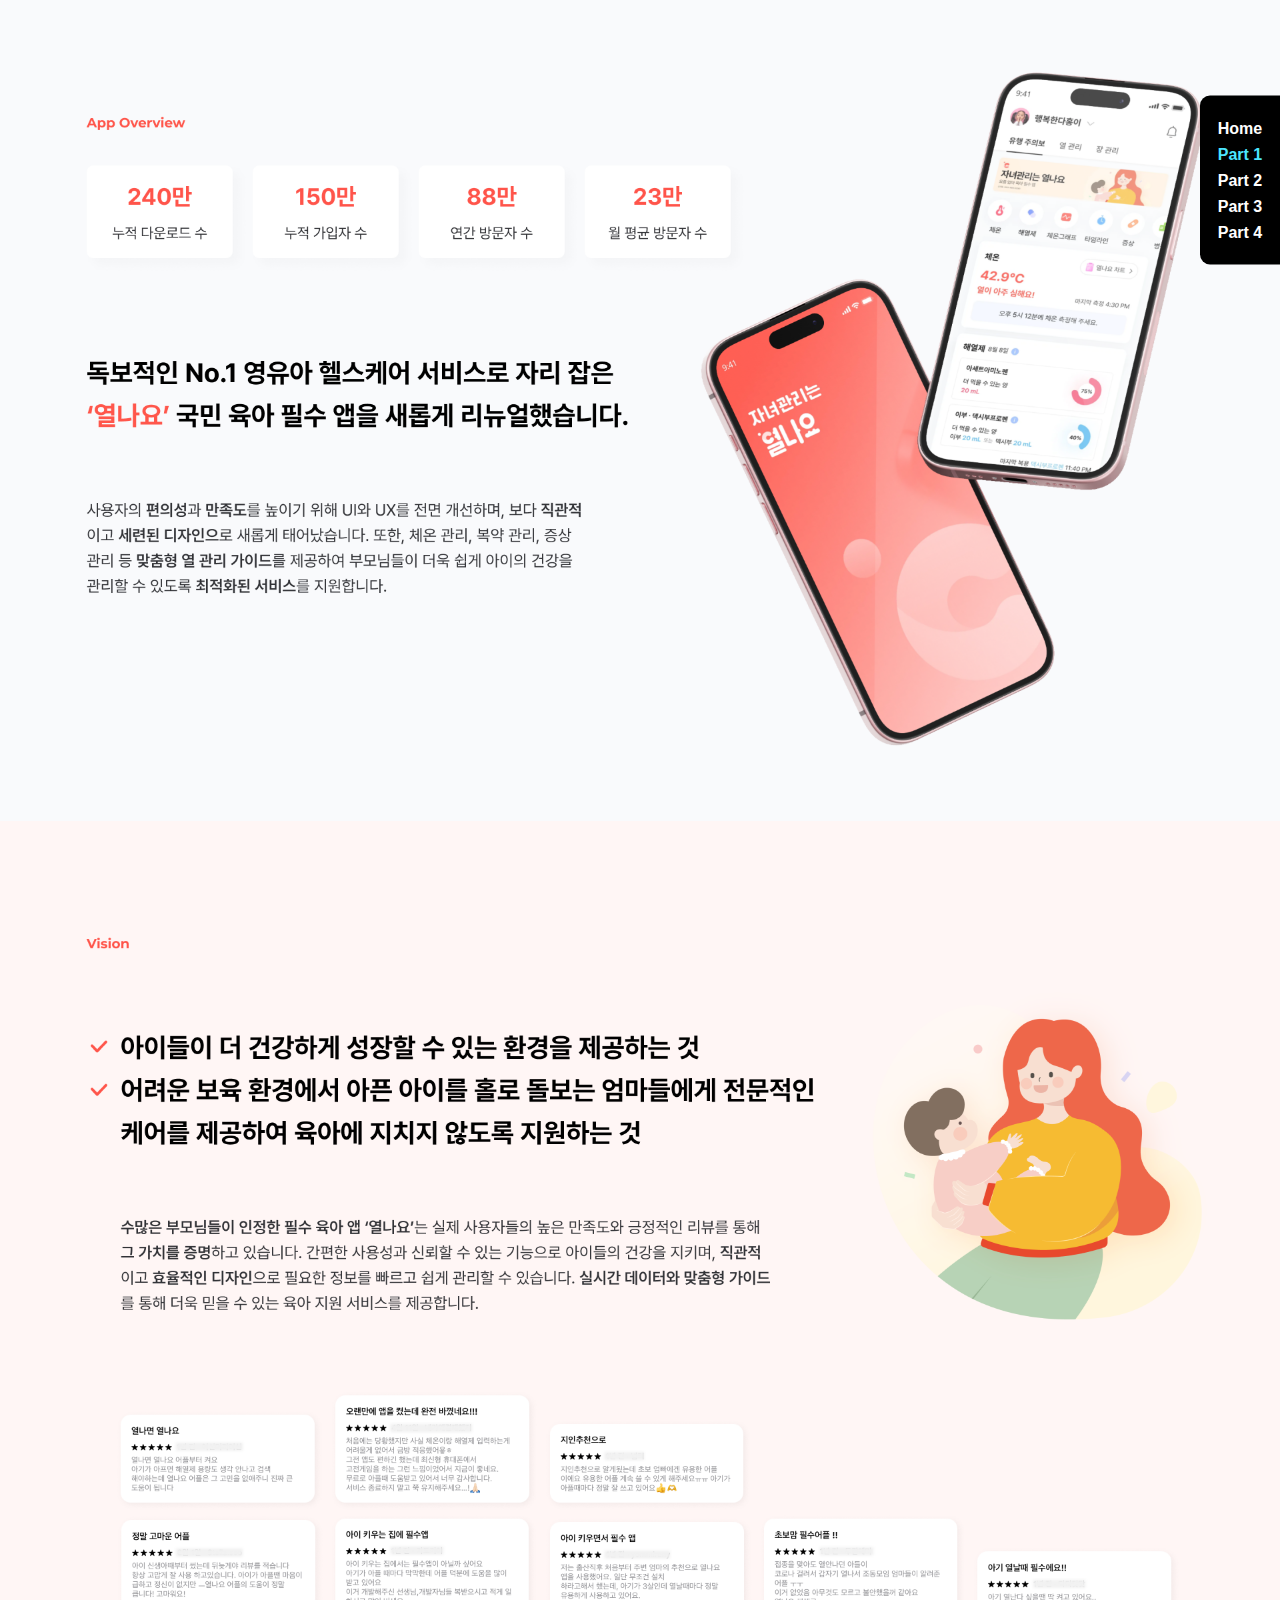
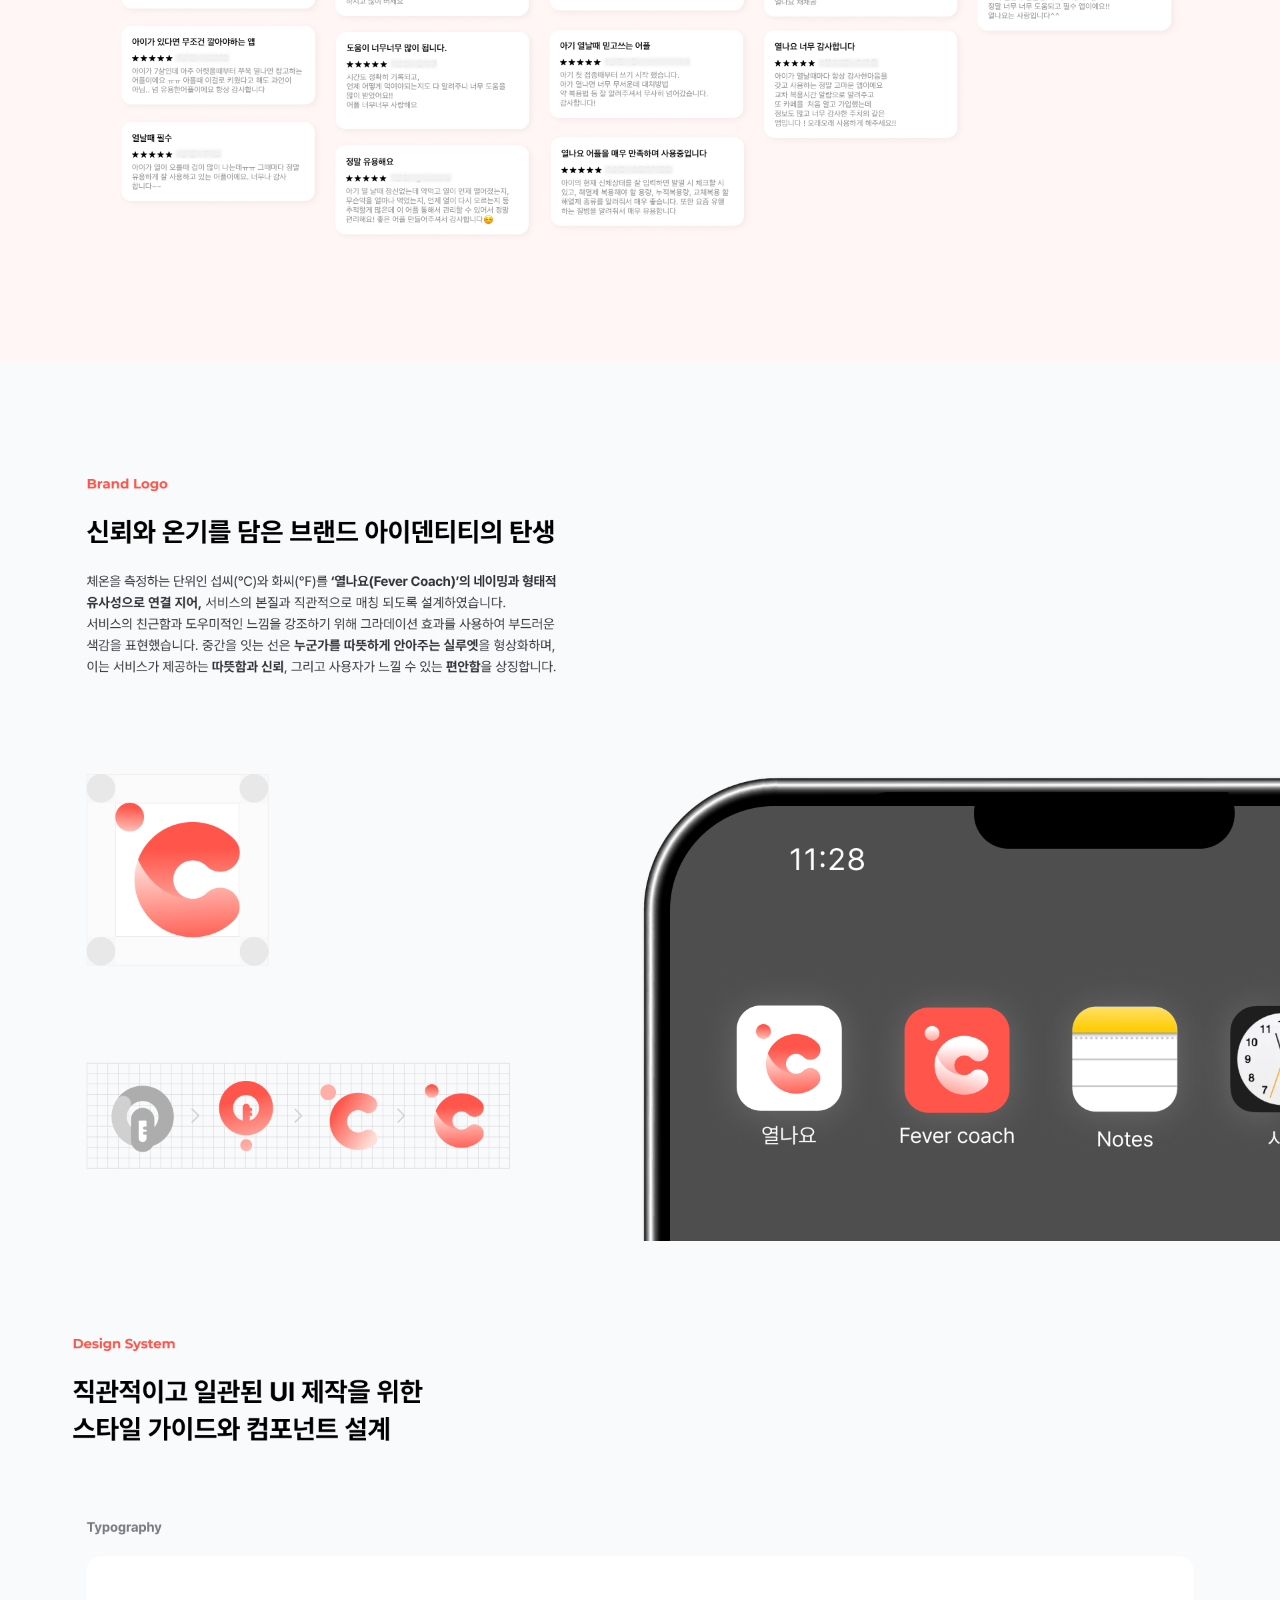
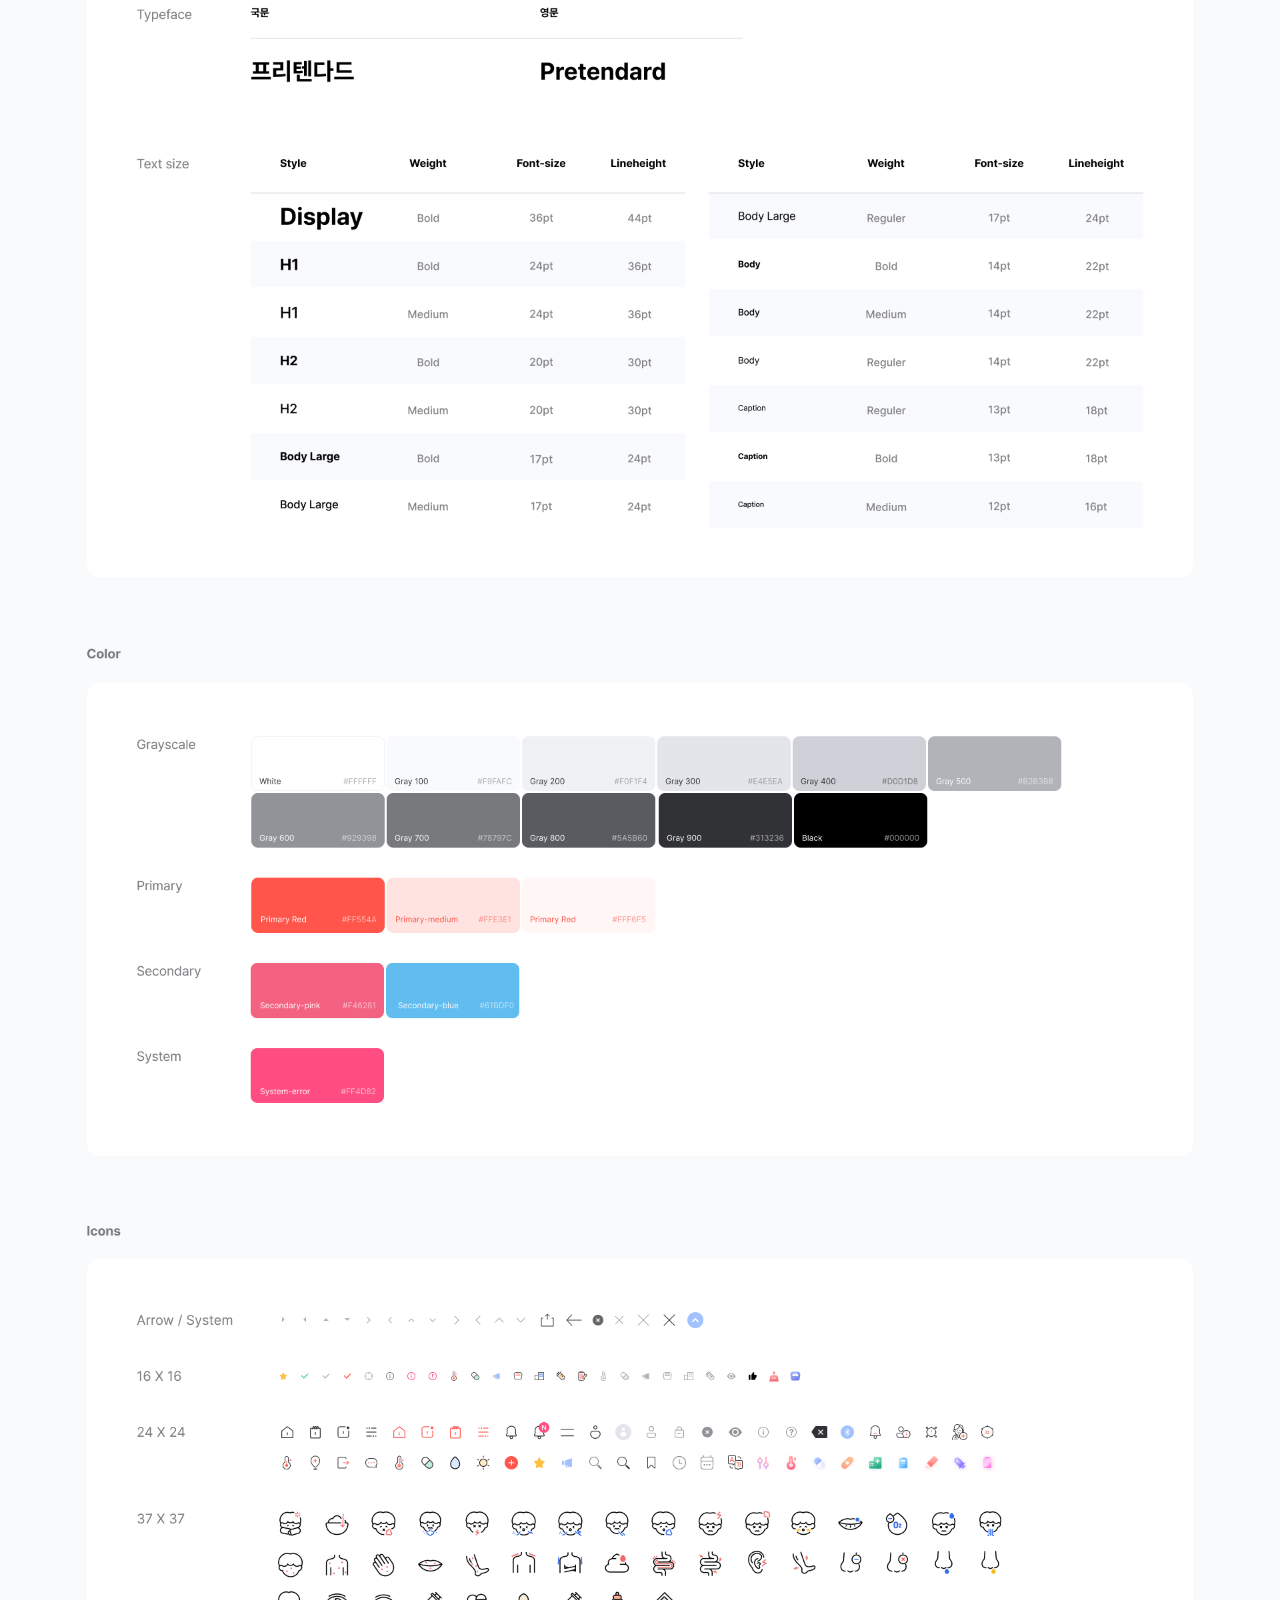
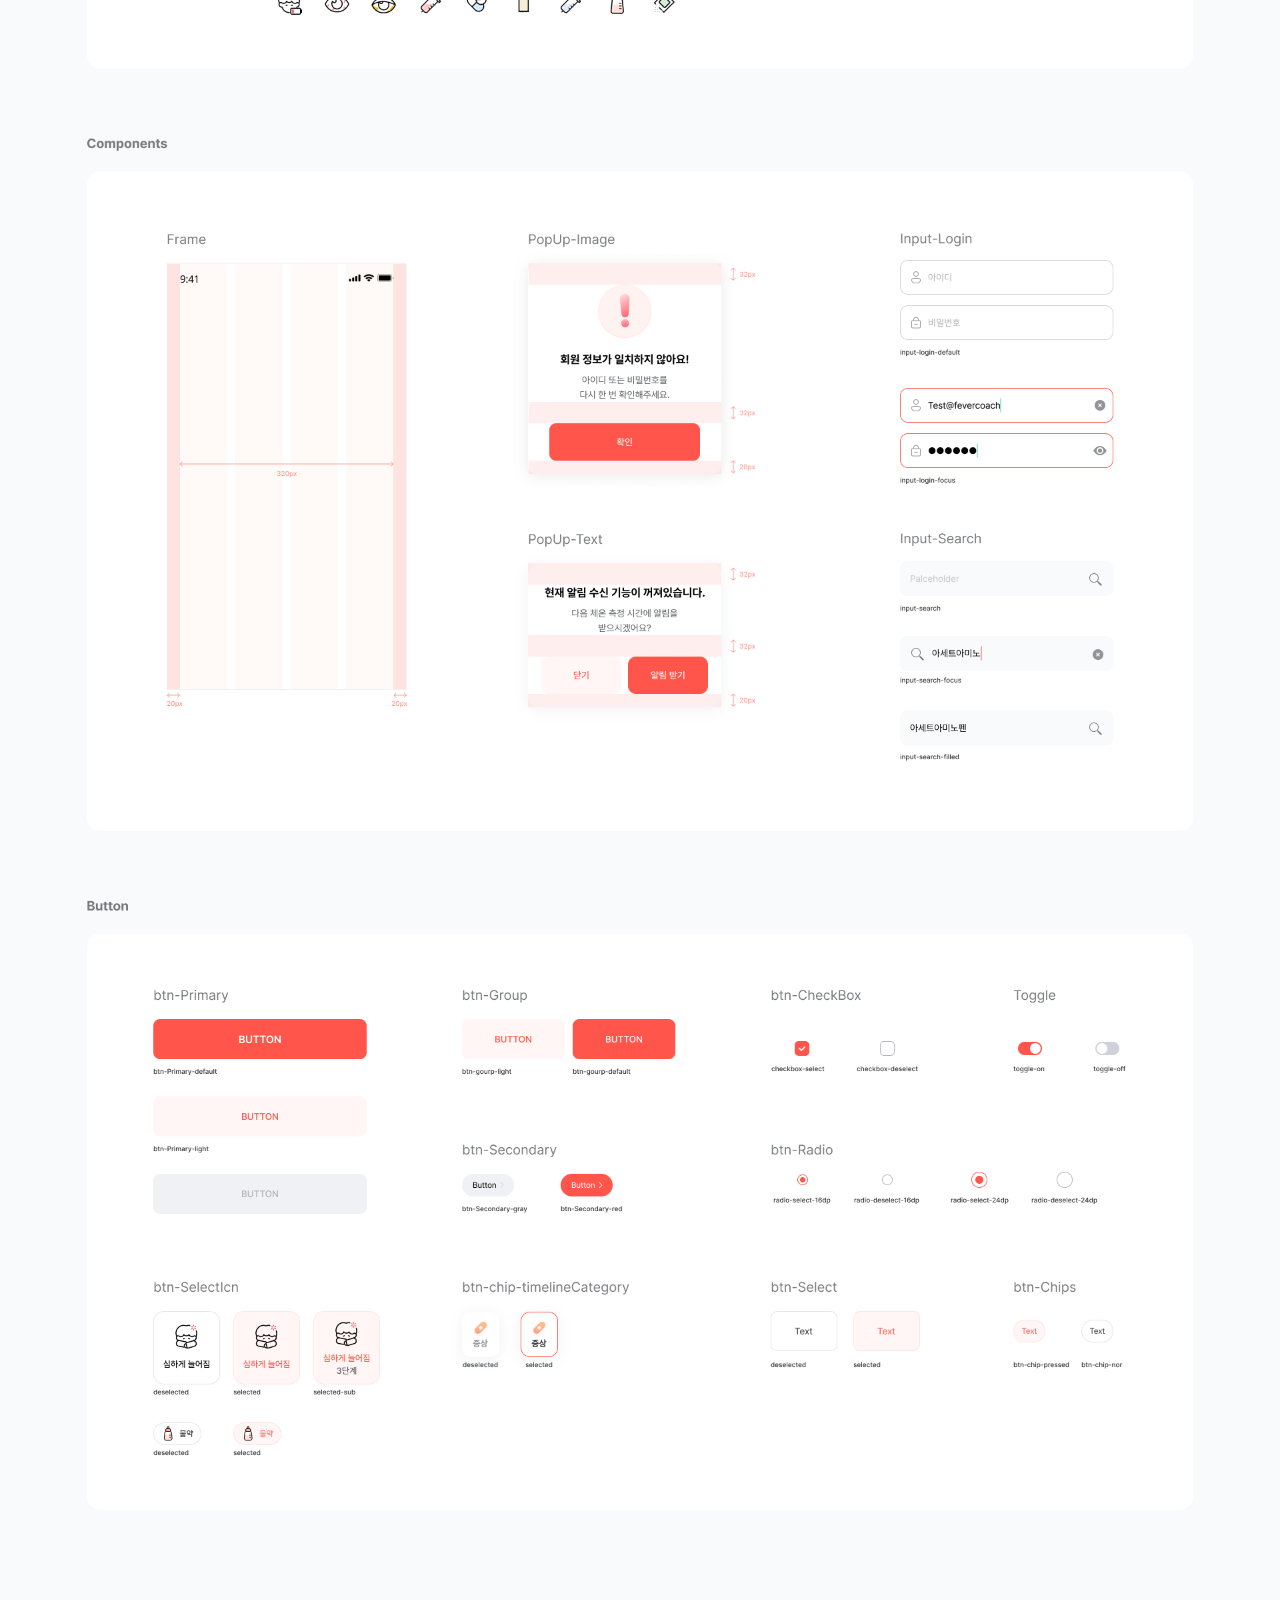
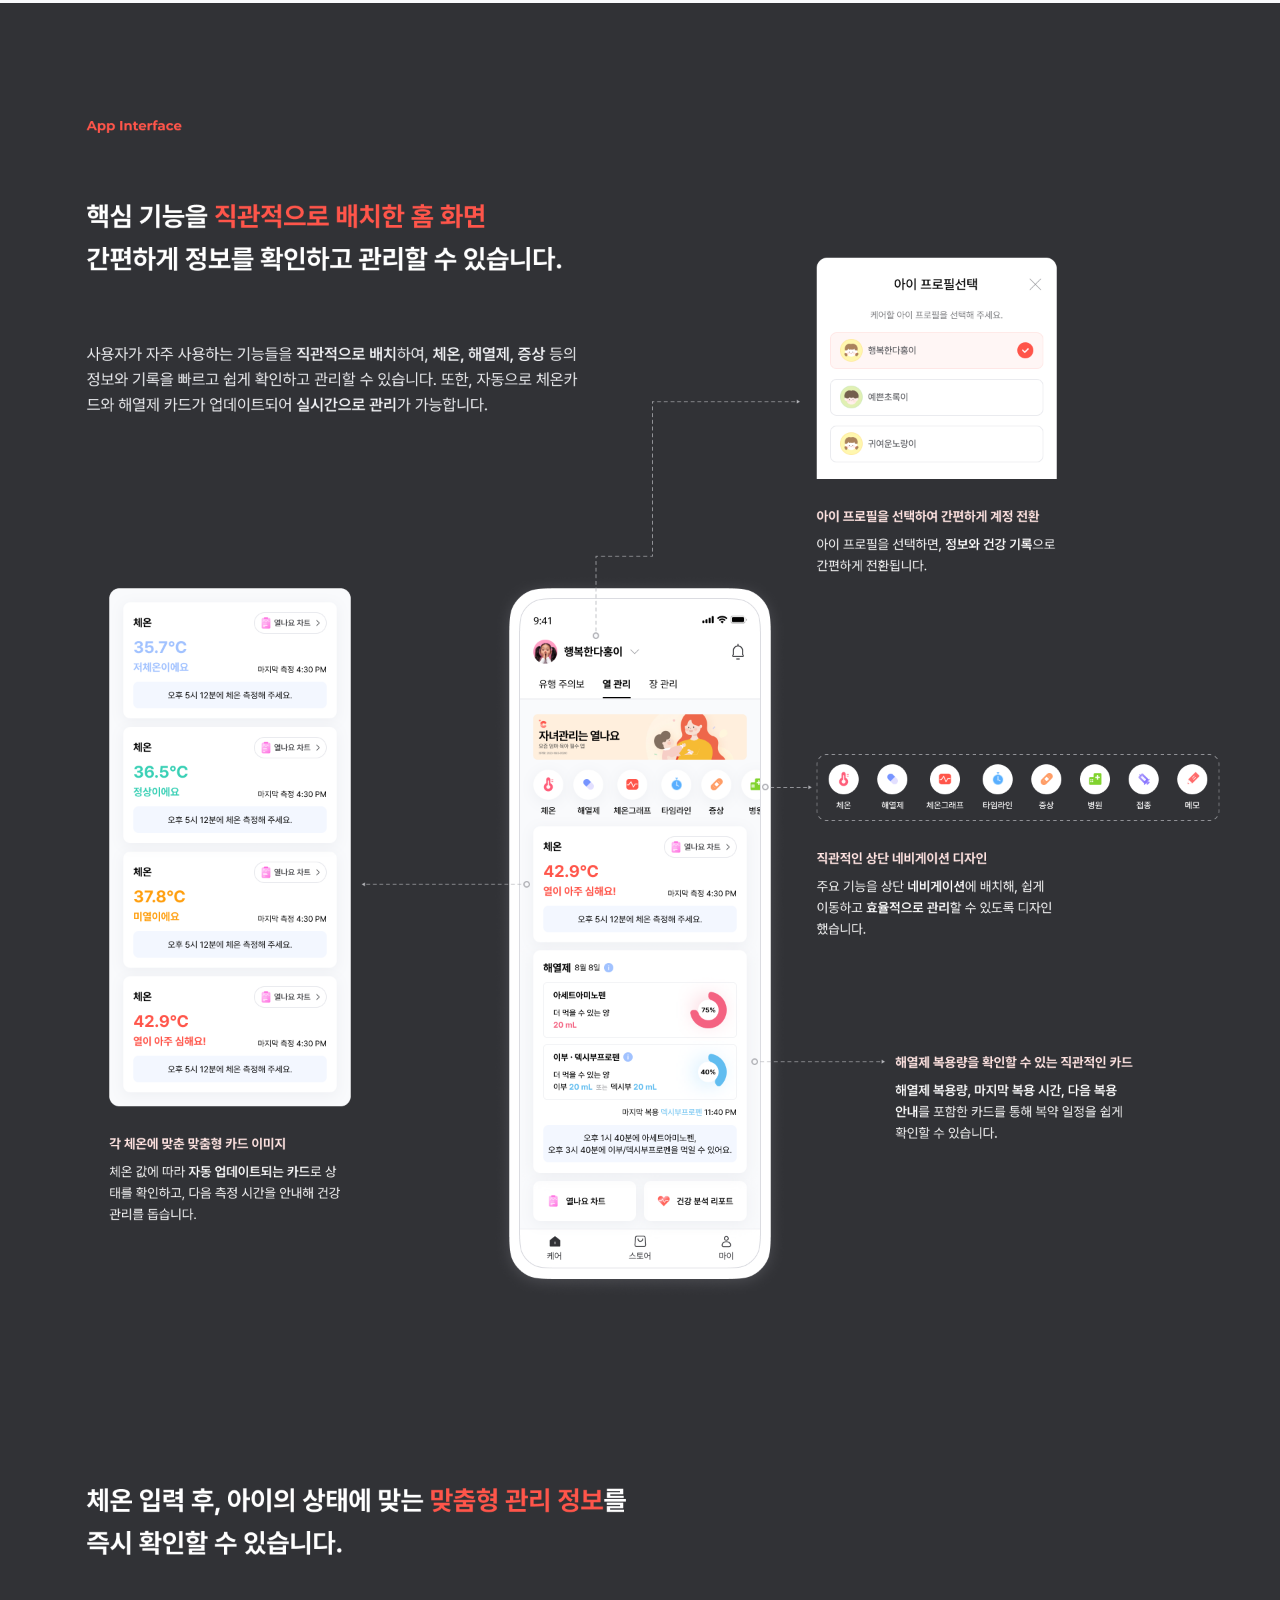
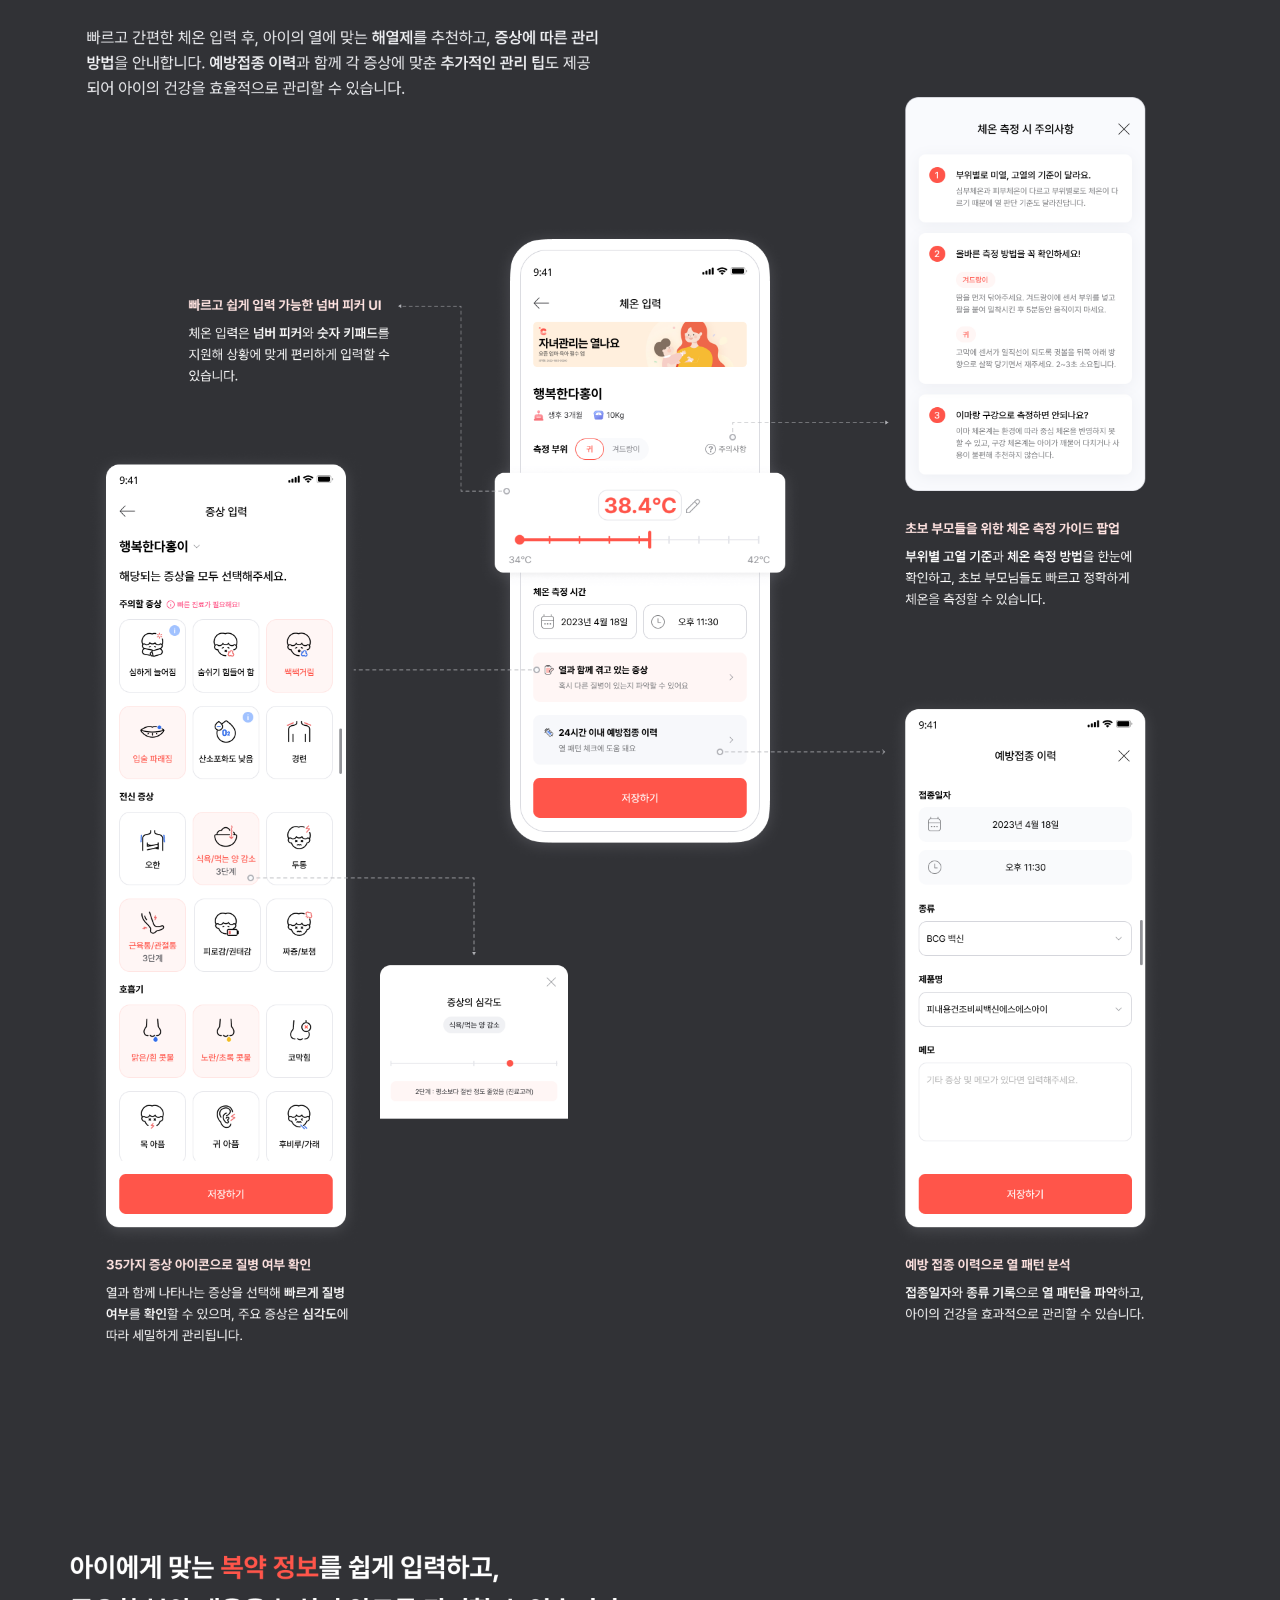
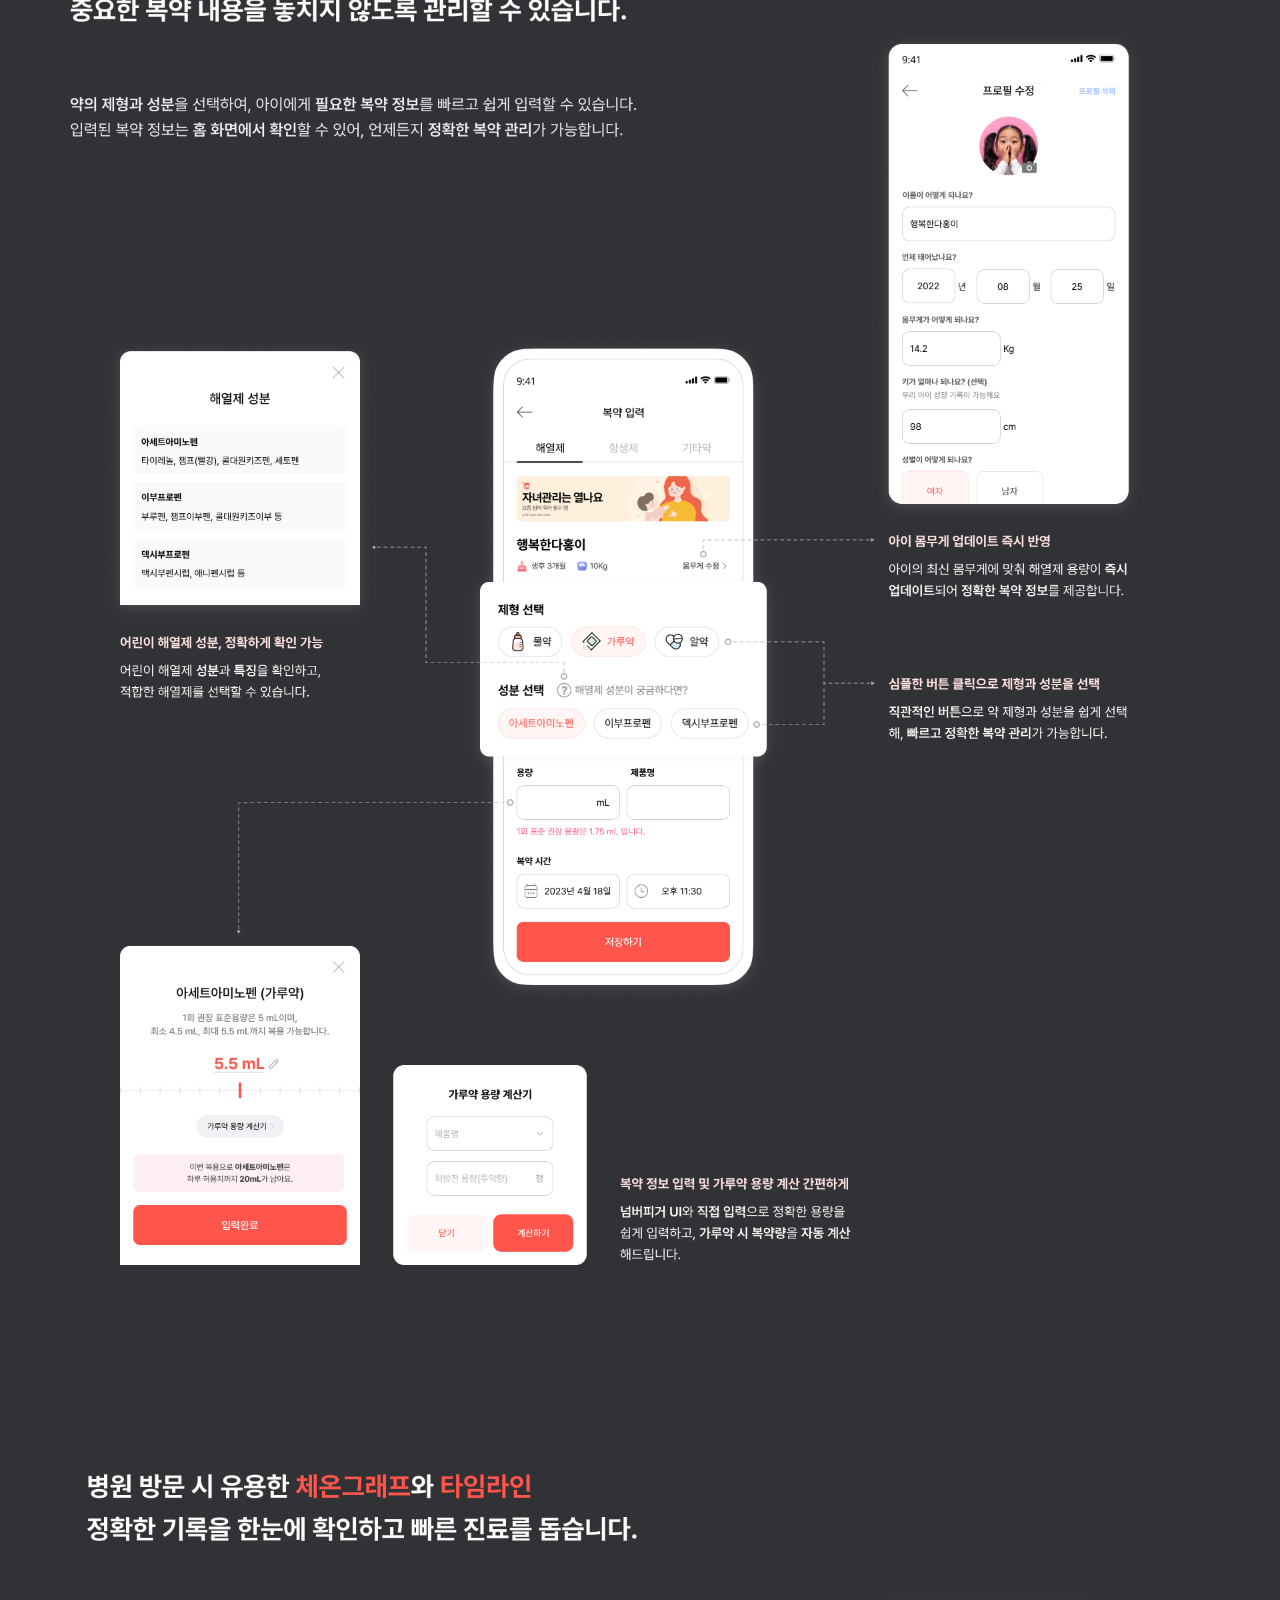
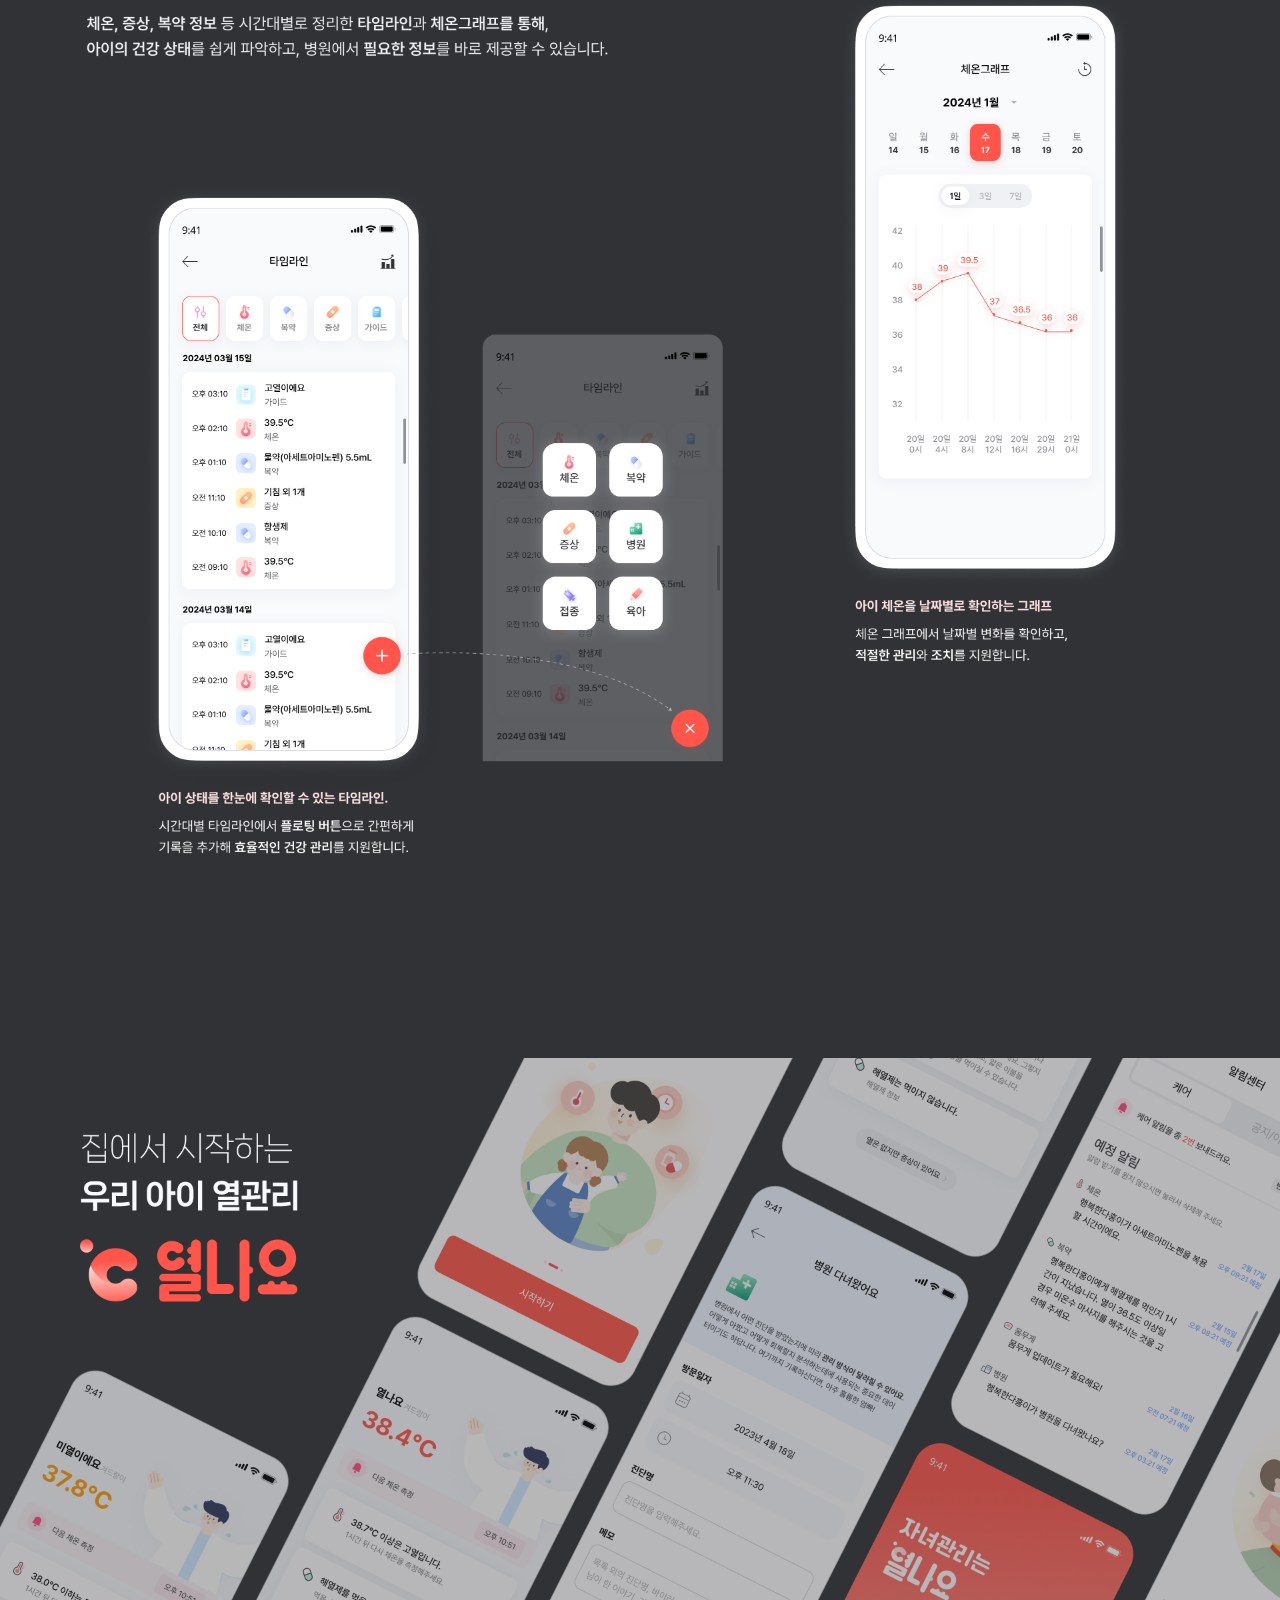
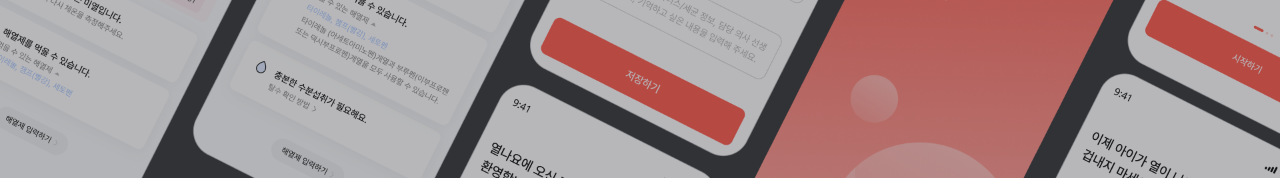
==== commit c80cf1e0: "." ====
--- a/part1.html
+++ b/part1.html
@@ -5,40 +5,49 @@
         <meta name="google" content="notranslate">
         <meta name="viewport" content="width=device-width, initial-scale=1.0">
         <title>파트1</title>
+        <link rel="stylesheet" type="text/css" href="./css/styles.css" />
     </head>
     <body style="margin: 0;">
         <div>
-            <img style="width: 100%;" src="images/new/Part1_1_1.png">
+            <img style="width: 100%;" src="images/1_1_1.png">
         </div>
         <div>
-            <img style="width: 100%;" src="images/new/Part1_1_2.png">
+            <img style="width: 100%;" src="images/1_1_2.png">
         </div>
         <div>
-            <img style="width: 100%;" src="images/new/Part1_2_1.png">
+            <img style="width: 100%;" src="images/1_2_1.png">
         </div>
         <div>
-            <img style="width: 100%;" src="images/new/Part1_2_2.png">
+            <img style="width: 100%;" src="images/1_2_2.png">
         </div>
         <div>
-            <img style="width: 100%;" src="images/new/Part1_2_3.png">
+            <img style="width: 100%;" src="images/1_2_3.png">
         </div>
         <div>
-            <img style="width: 100%;" src="images/new/Part1_2_4.png">
+            <img style="width: 100%;" src="images/1_2_4.png">
         </div>
         <div>
-            <img style="width: 100%;" src="images/new/Part1_3_1.png">
+            <img style="width: 100%;" src="images/1_3_1.png">
         </div>
         <div>
-            <img style="width: 100%;" src="images/new/Part1_3_2.png">
+            <img style="width: 100%;" src="images/1_3_2.png">
         </div>
         <div>
-            <img style="width: 100%;" src="images/new/Part1_3_3.png">
+            <img style="width: 100%;" src="images/1_3_3.png">
         </div>
         <div>
-            <img style="width: 100%;" src="images/new/Part1_3_4.png">
+            <img style="width: 100%;" src="images/1_3_4.png">
         </div>
         <div>
-            <img style="width: 100%;" src="images/new/Part1_3_5.png">
+            <img style="width: 100%;" src="images/1_3_5.png">
         </div>
+        <!-- 플로팅 네비게이션 -->
+        <nav class="floating-menu">
+            <a href="index.html">Home</a>
+            <a href="part1.html" class="active">Part 1</a>
+            <a href="part2.html">Part 2</a>
+            <a href="part3.html">Part 3</a>
+            <a href="part4.html">Part 4</a>
+        </nav>
     </body>
 </html>--- a/css/styles.css
+++ b/css/styles.css
@@ -0,0 +1,107 @@
+@charset "UTF-8";
+
+*{-webkit-font-smoothing:antialiased;-moz-osx-font-smoothing:grayscale}
+html, body, div, span, applet, object, iframe, h1, h2, h3, h4, h5, h6, p, blockquote, pre, a, abbr, acronym, address, big, cite, code, del, dfn, em, img, ins, kbd, q, s, samp, small, strike, strong, sub, sup, tt, var, b, u, i, center, dl, dt, dd, ol, ul, li, fieldset, form, label, legend, table, caption, tbody, tfoot, thead, tr, th, td, article, aside, canvas, details, embed, figure, figcaption, footer, header, hgroup, menu, nav, output, ruby, section, summary, time, mark, audio, video{margin:0;padding:0;border:0;font-size:100%;font:inherit;vertical-align:baseline;}
+article, aside, details, figcaption, figure, footer, header, hgroup, menu, nav, section{display:block;} /* HTML5 for older browsers */
+body{line-height:1;font-size:14px;font-family:'helvetica', 'SDGothic', AppleGothic, Arial, sans-serif;}
+.win body {line-height:1.2;}
+ol, ul{list-style:none;}
+blockquote, q{quotes:none;}
+blockquote:before, blockquote:after, q:before, q:after{content:'';content:none;}
+table{border-collapse:collapse;border-spacing:0;}
+img{max-width:100%;vertical-align:top;}
+a{color:inherit; text-decoration:none;}
+::-moz-selection {background-color:#000000;color:#e5e5e5}
+::selection {background-color:#000000;color:#e5e5e5}
+::-moz-selection {background-color:#000000;color:#e5e5e5}
+
+.nav-bar {
+    position: fixed;
+    top: 0;
+    left: 130px;
+    width: 373px;
+    background-color: black;
+    display: flex;
+    justify-content: center;
+    gap: 40px;
+    padding: 10px 0;
+    font-size: 16px;
+    z-index: 10;
+    border-radius: 0 0 10px 10px;
+}
+
+.nav-bar a {
+    text-decoration: none;
+    color: white;
+    font-weight: bold;
+    transition: color 0.3s ease;
+}
+
+.nav-bar a.active {
+    color: #4be5ff; /* 하이라이트된 색 */
+}
+
+.nav-bar a:hover {
+    color: #4be5ff;
+}
+
+.swiper {
+    width: 100%;
+    height: 100%;
+}
+
+.swiper-slide {
+    text-align: center;
+    font-size: 18px;
+    background: #fff;
+    display: flex;
+    justify-content: center;
+    align-items: center;
+}
+
+.swiper-slide img {
+    display: block;
+    width: 100%;
+    height: 100%;
+    object-fit: cover;
+}
+
+/* 플로팅 네비게이션 */
+.floating-menu {
+    position: fixed;
+    right: 0px;
+    top: 20%;
+    transform: translateY(-50%);
+    background-color: black;
+    background-size: contain;
+    width: 80px; /* 이미지 크기에 맞게 조정 */
+    height: 169px; /* 이미지 크기에 맞게 조정 */
+    display: flex;
+    flex-direction: column;
+    justify-content: center;
+    align-items: center;
+    z-index: 10;
+    border-radius: 10px 0 0 10px;
+}
+
+/* 버튼 스타일 */
+.floating-menu a {
+    text-decoration: none;
+    font-size: 16px;
+    font-weight: bold;
+    color: white;
+    margin: 5px 0;
+    transition: color 0.3s ease;
+}
+
+/* 활성화된 버튼 */
+.floating-menu a.active {
+    color: #4be5ff;
+}
+
+/* 호버 효과 */
+.floating-menu a:hover {
+    color: #4be5ff;
+}
+
+div {position: relative;}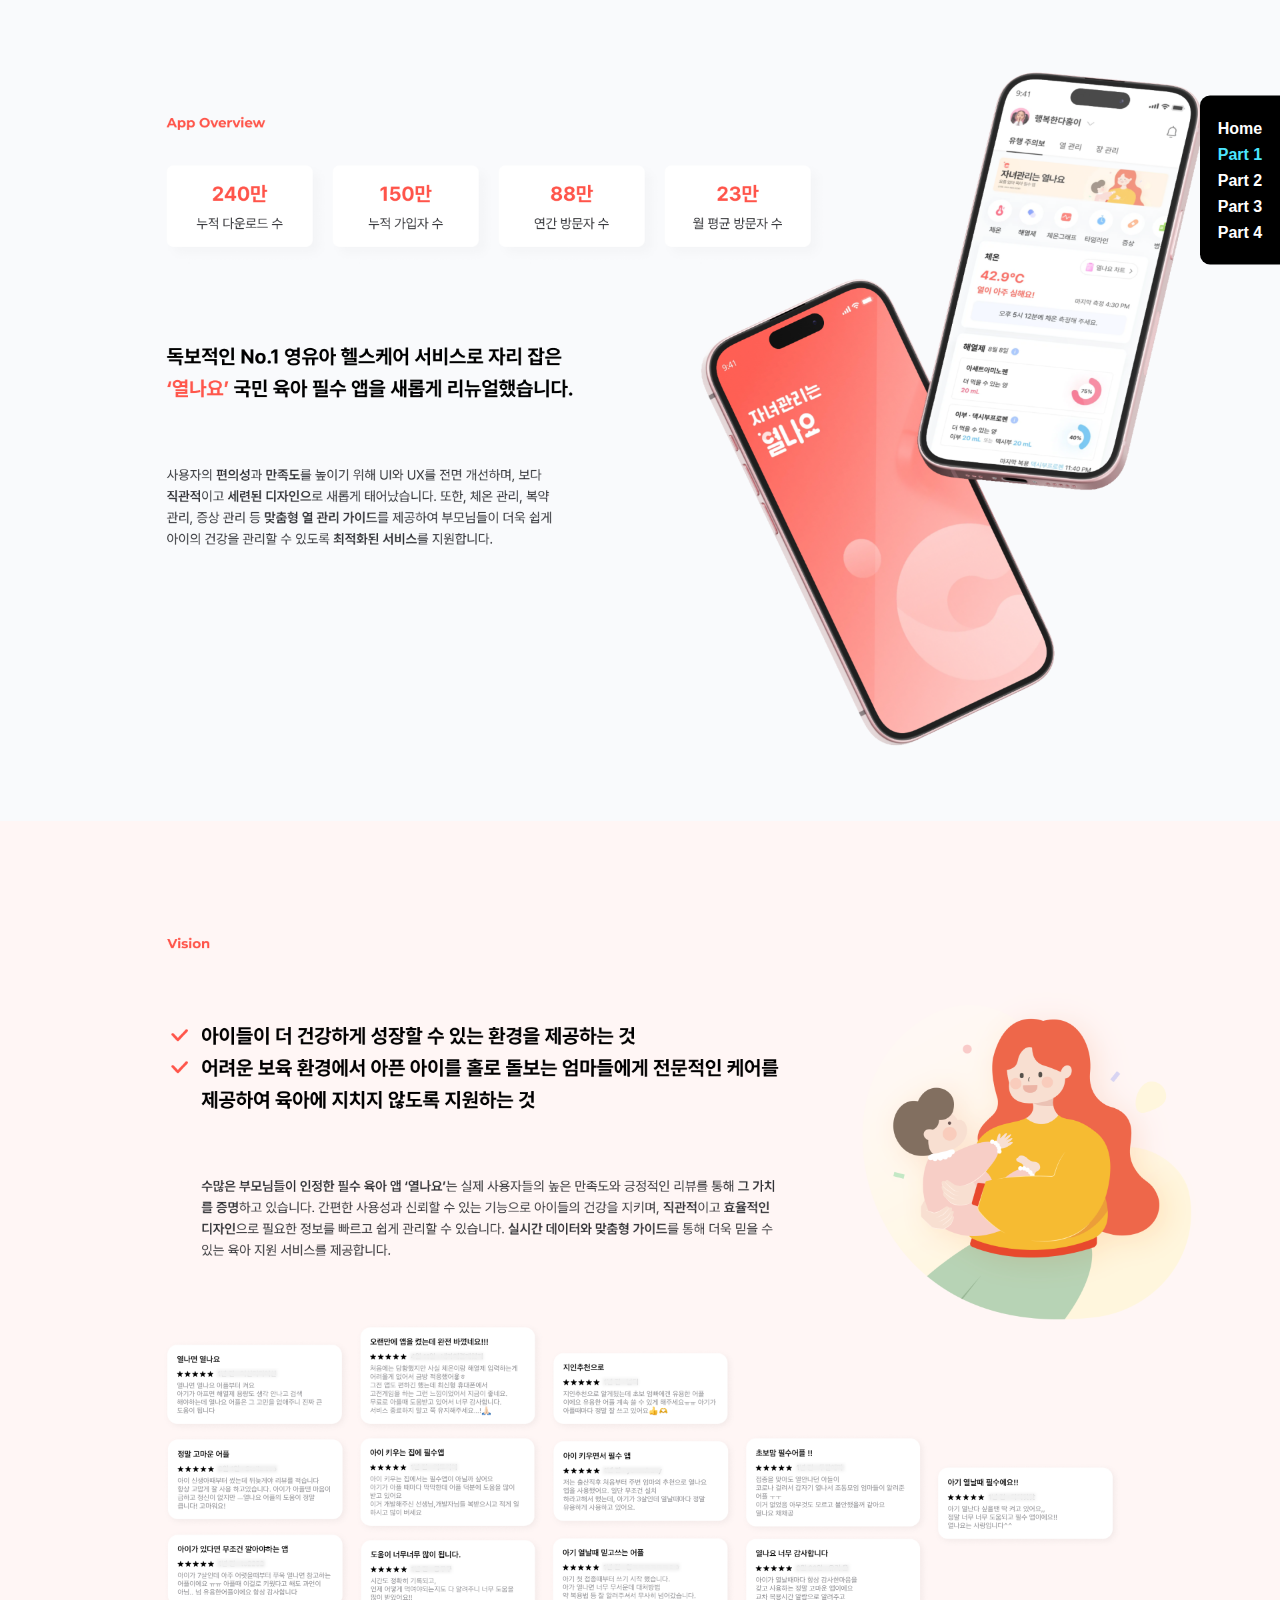
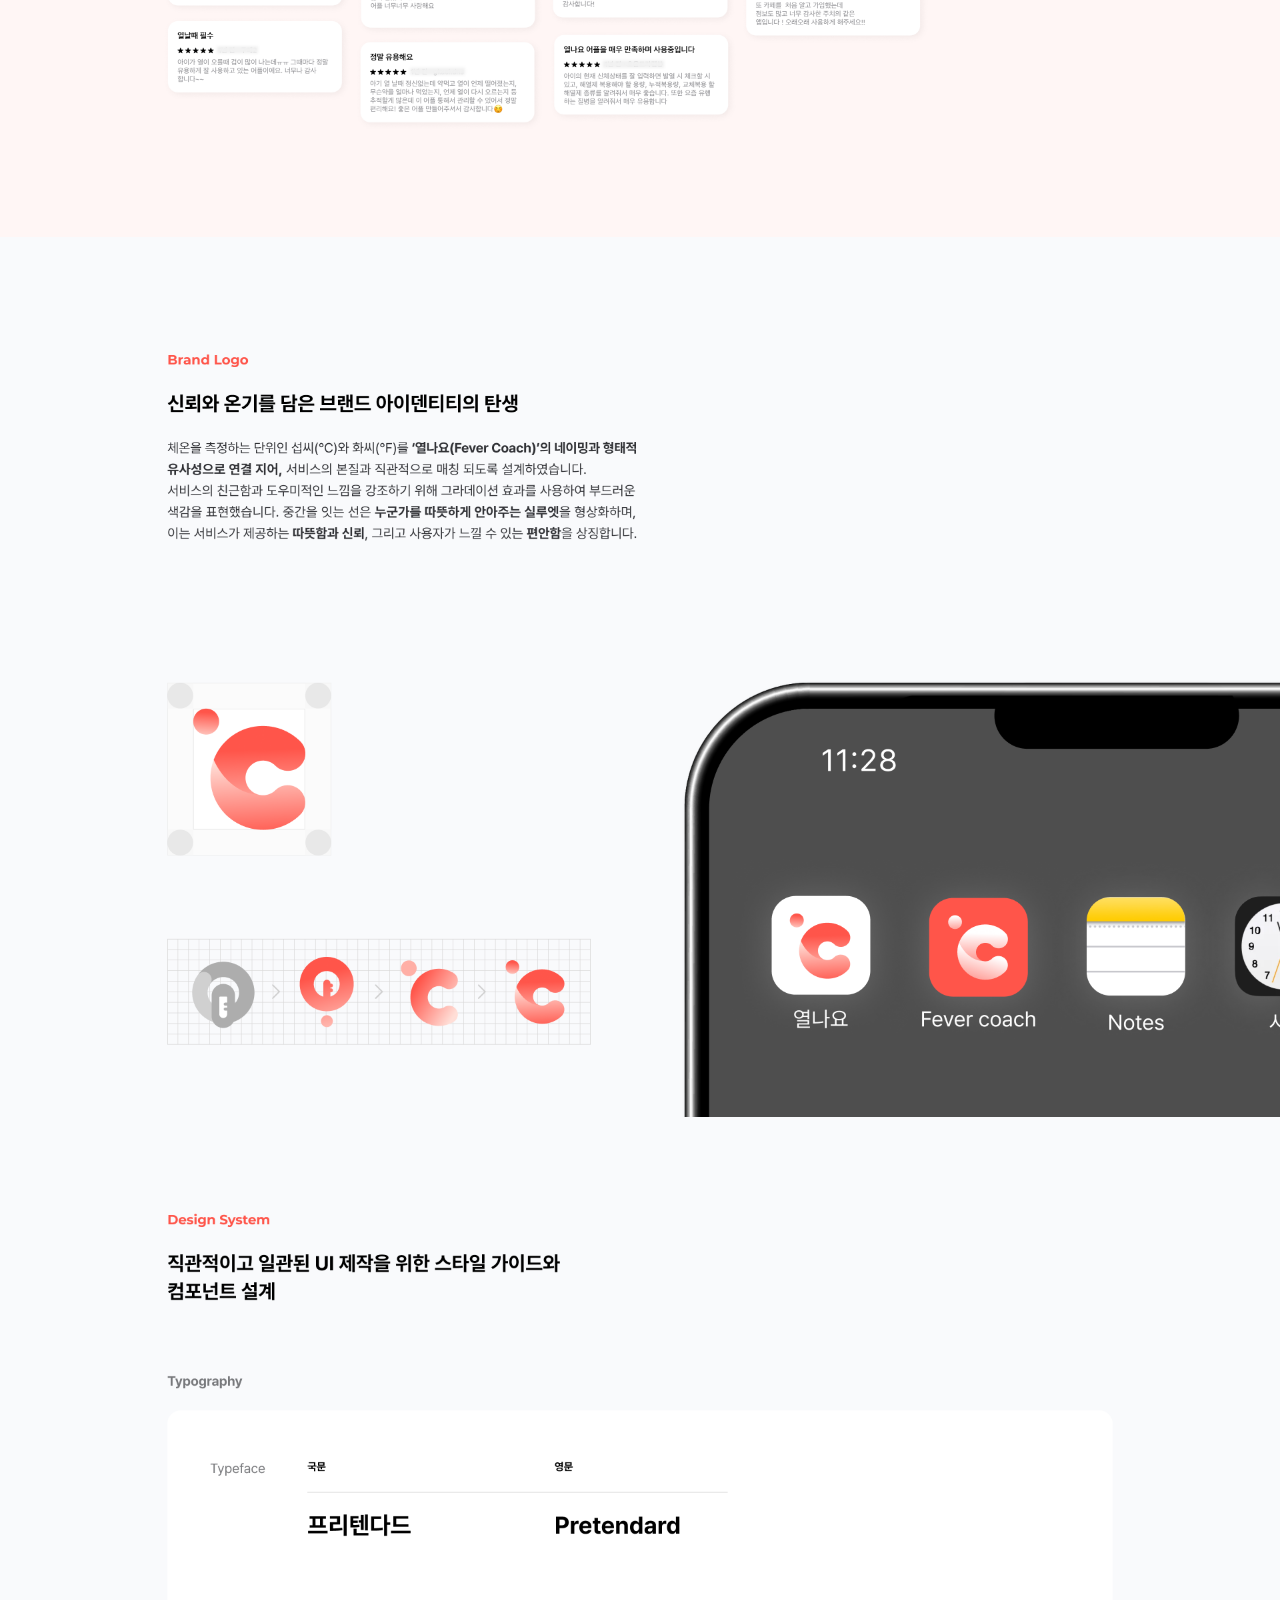
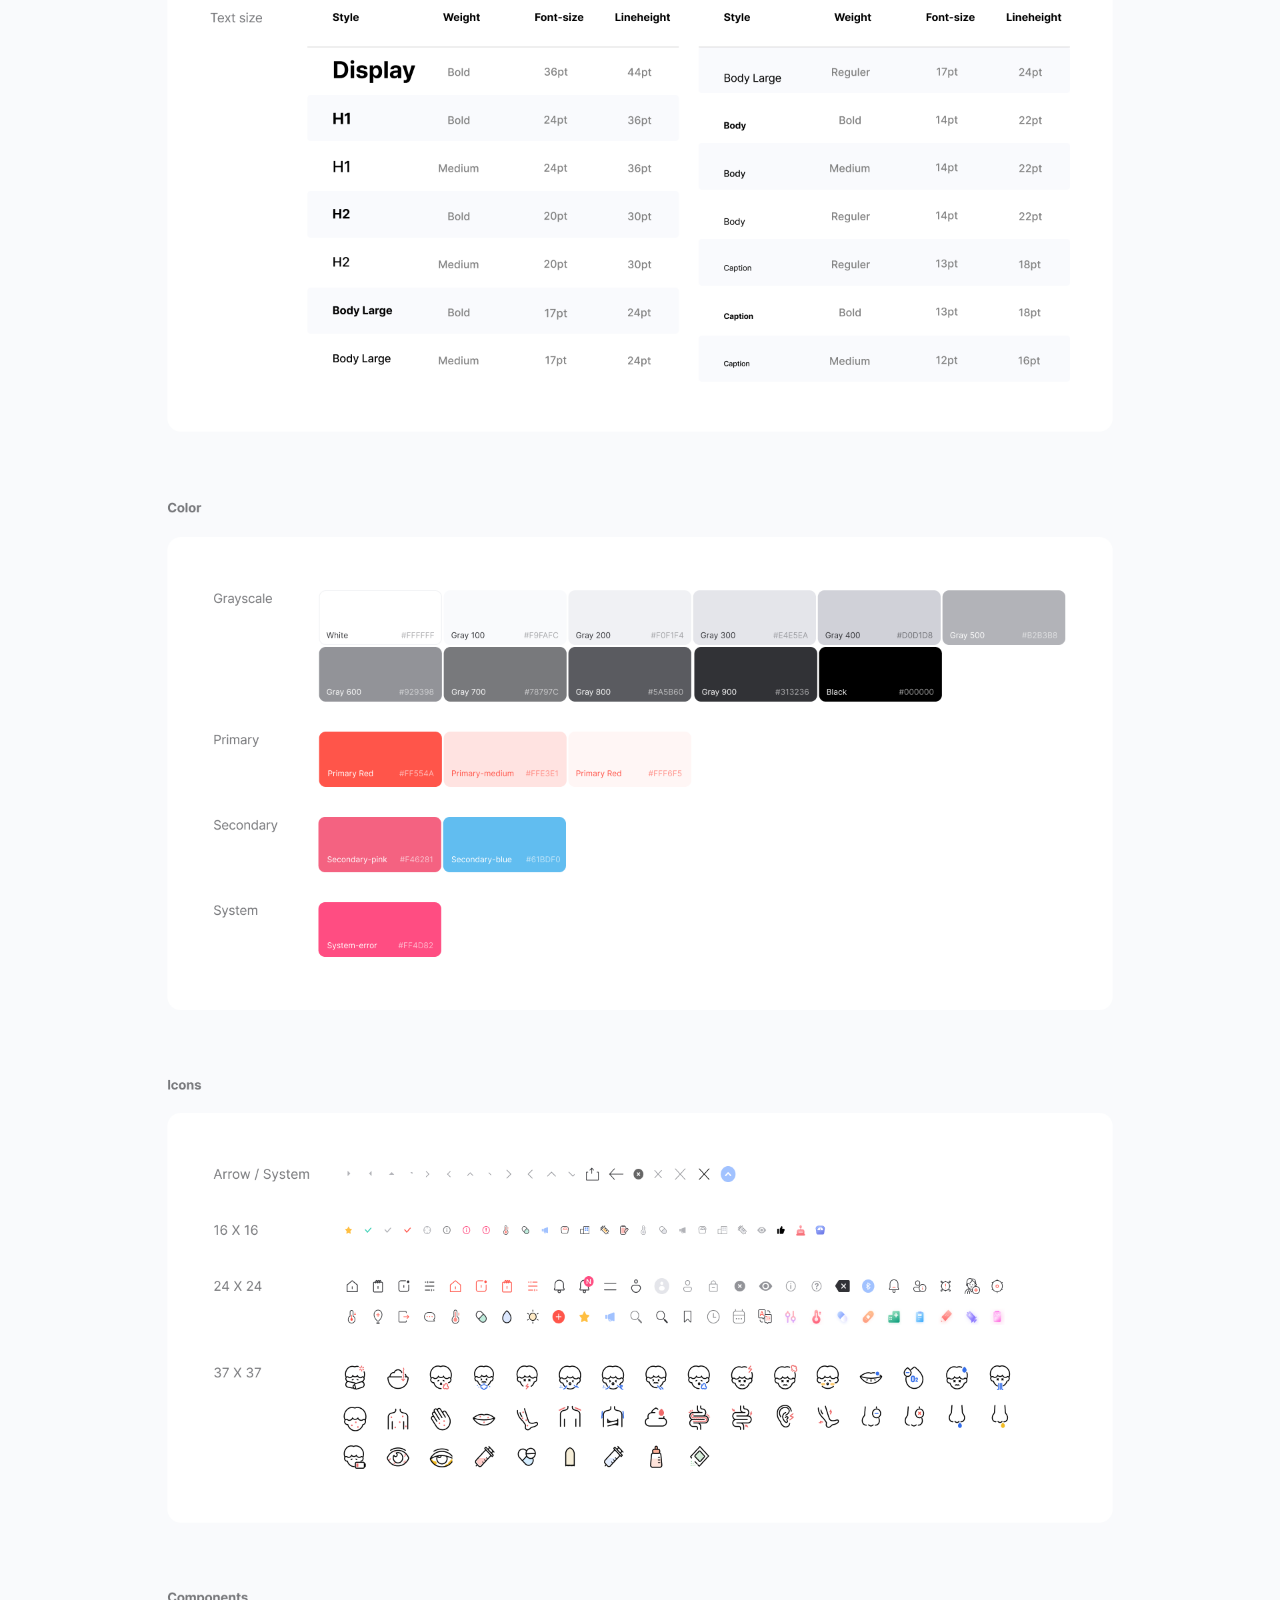
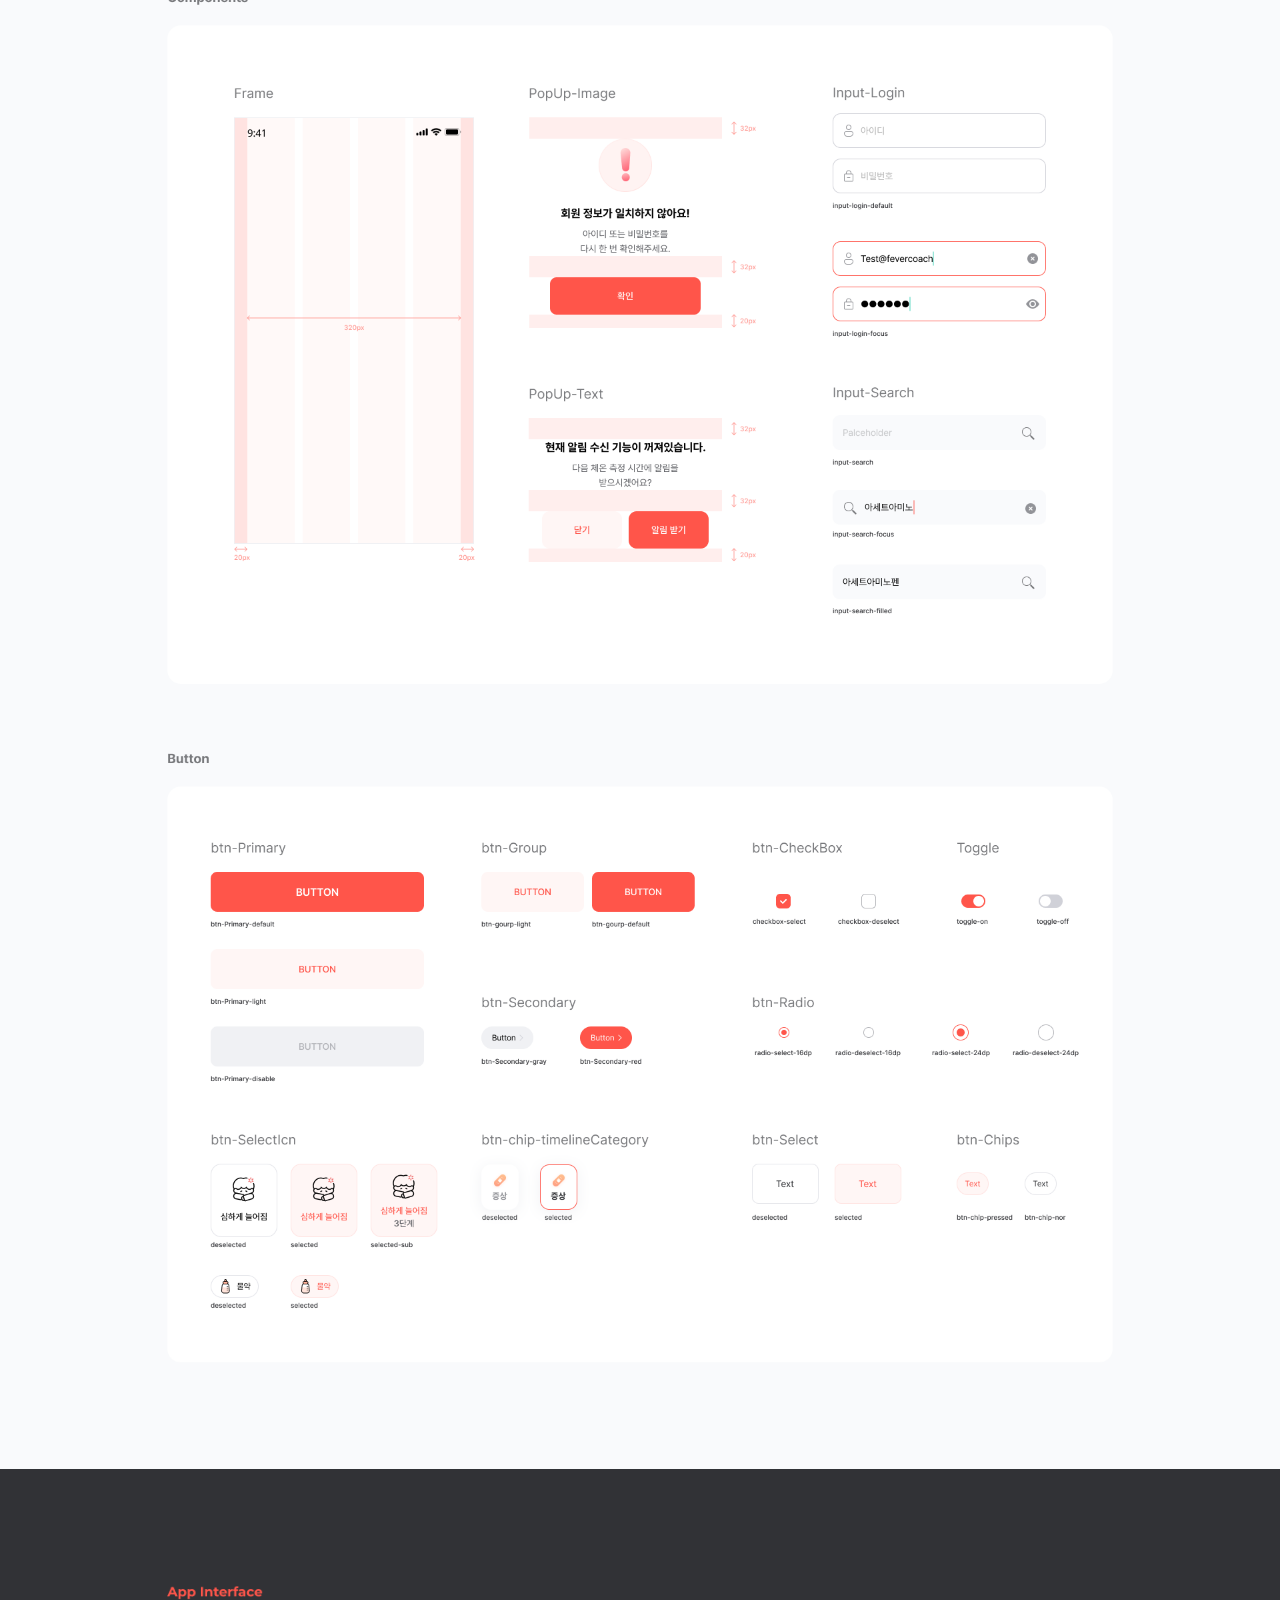
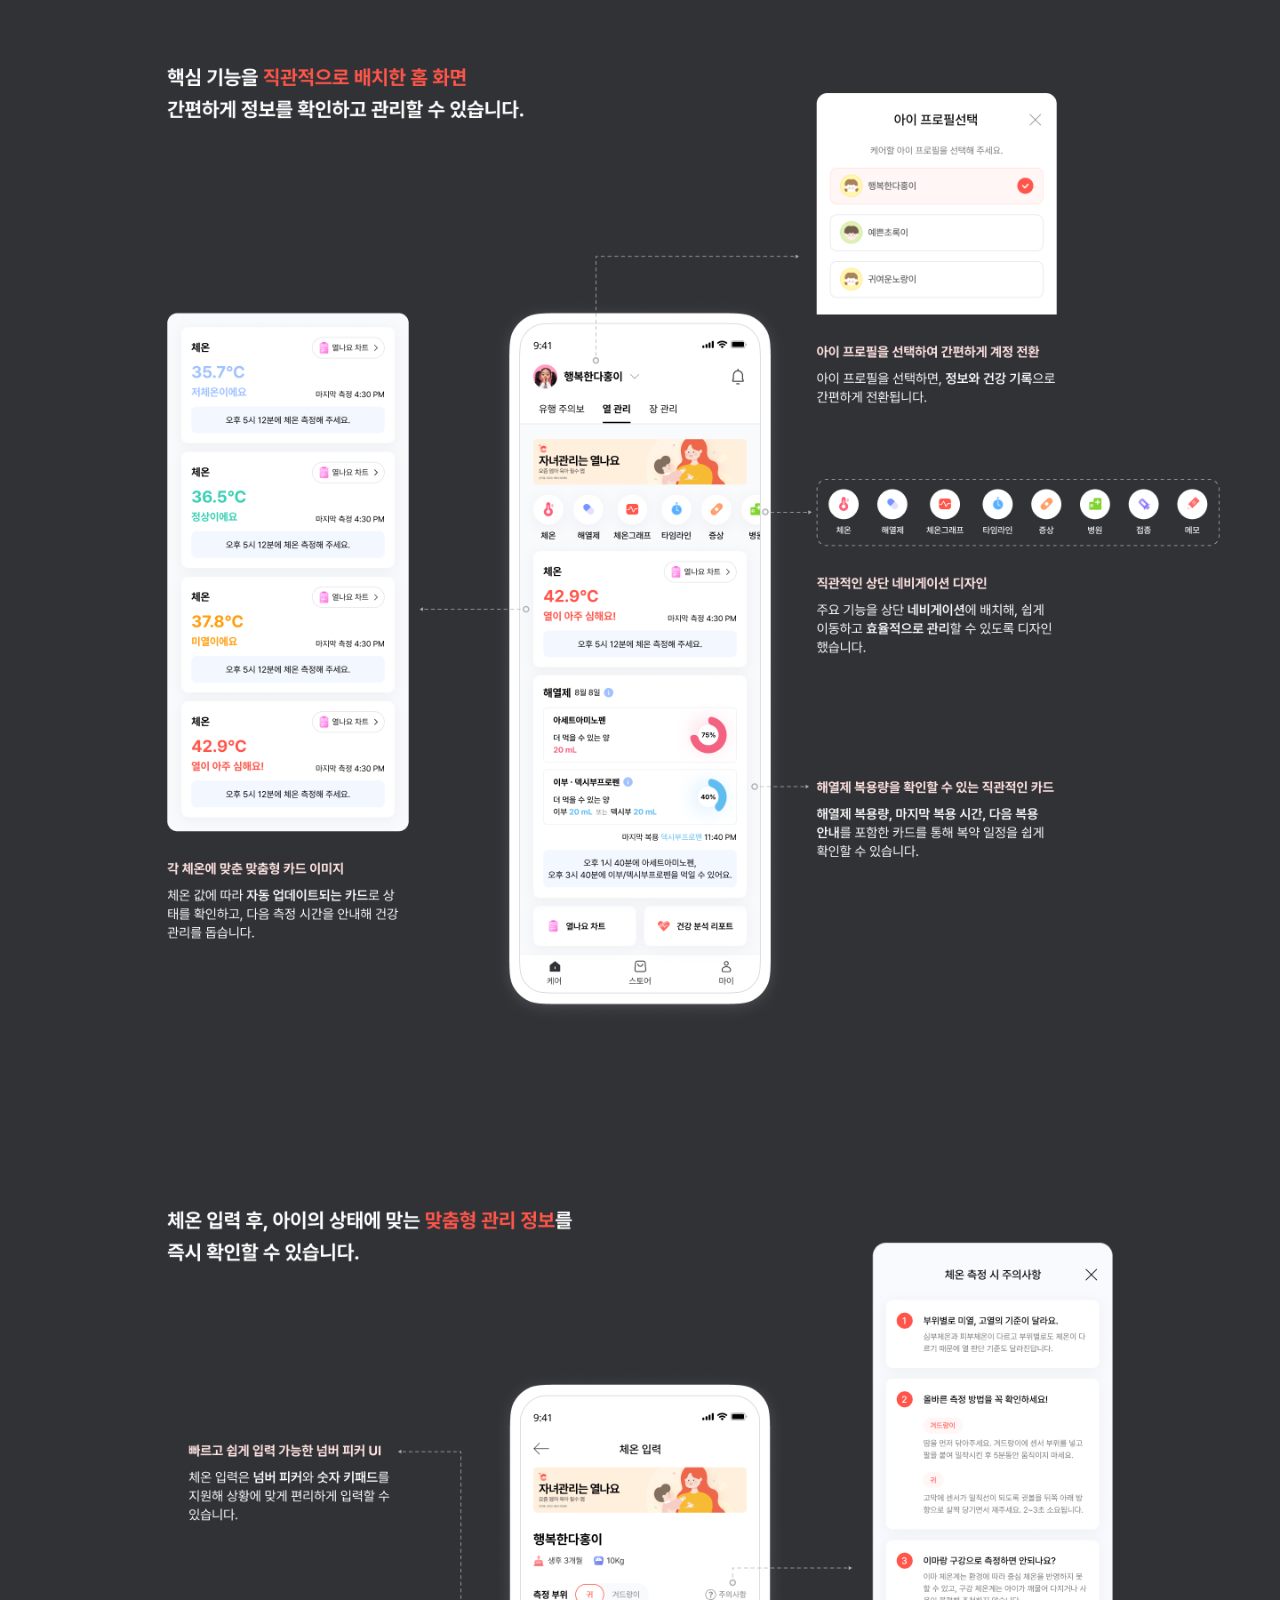
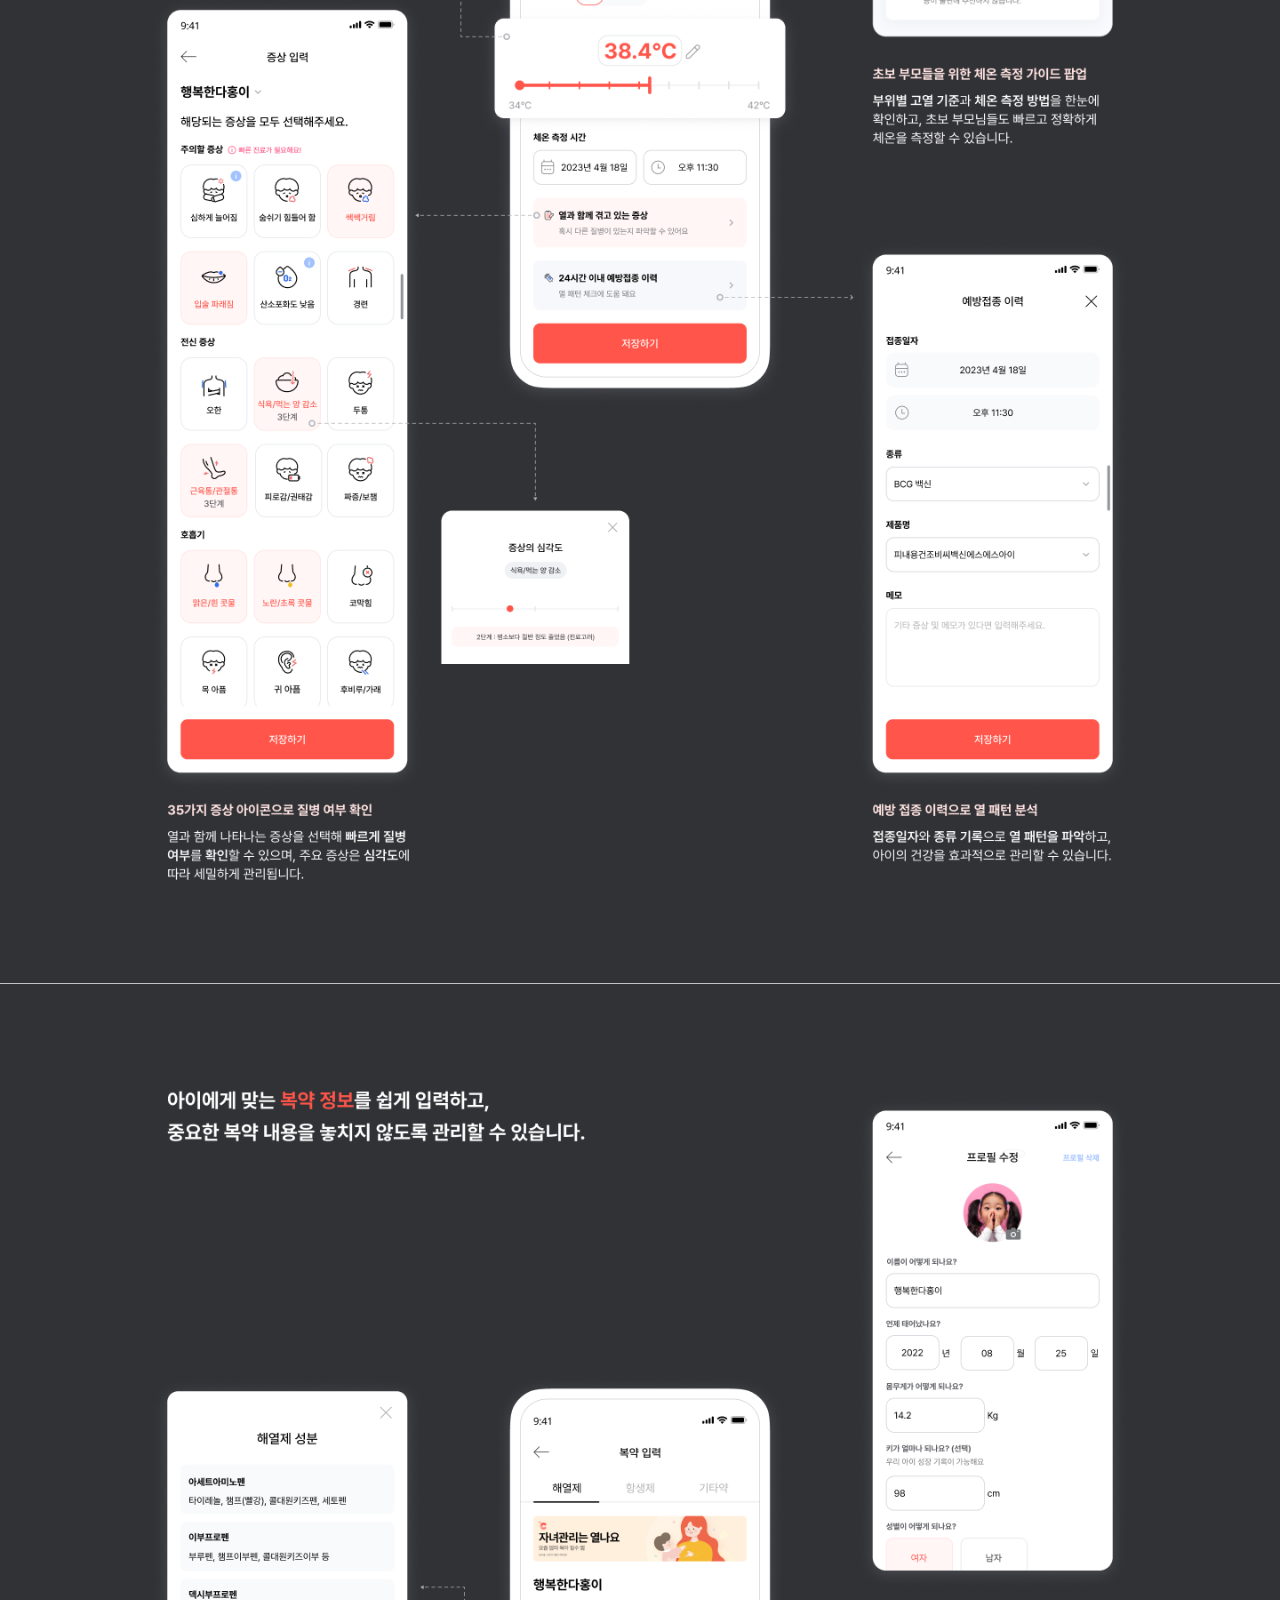
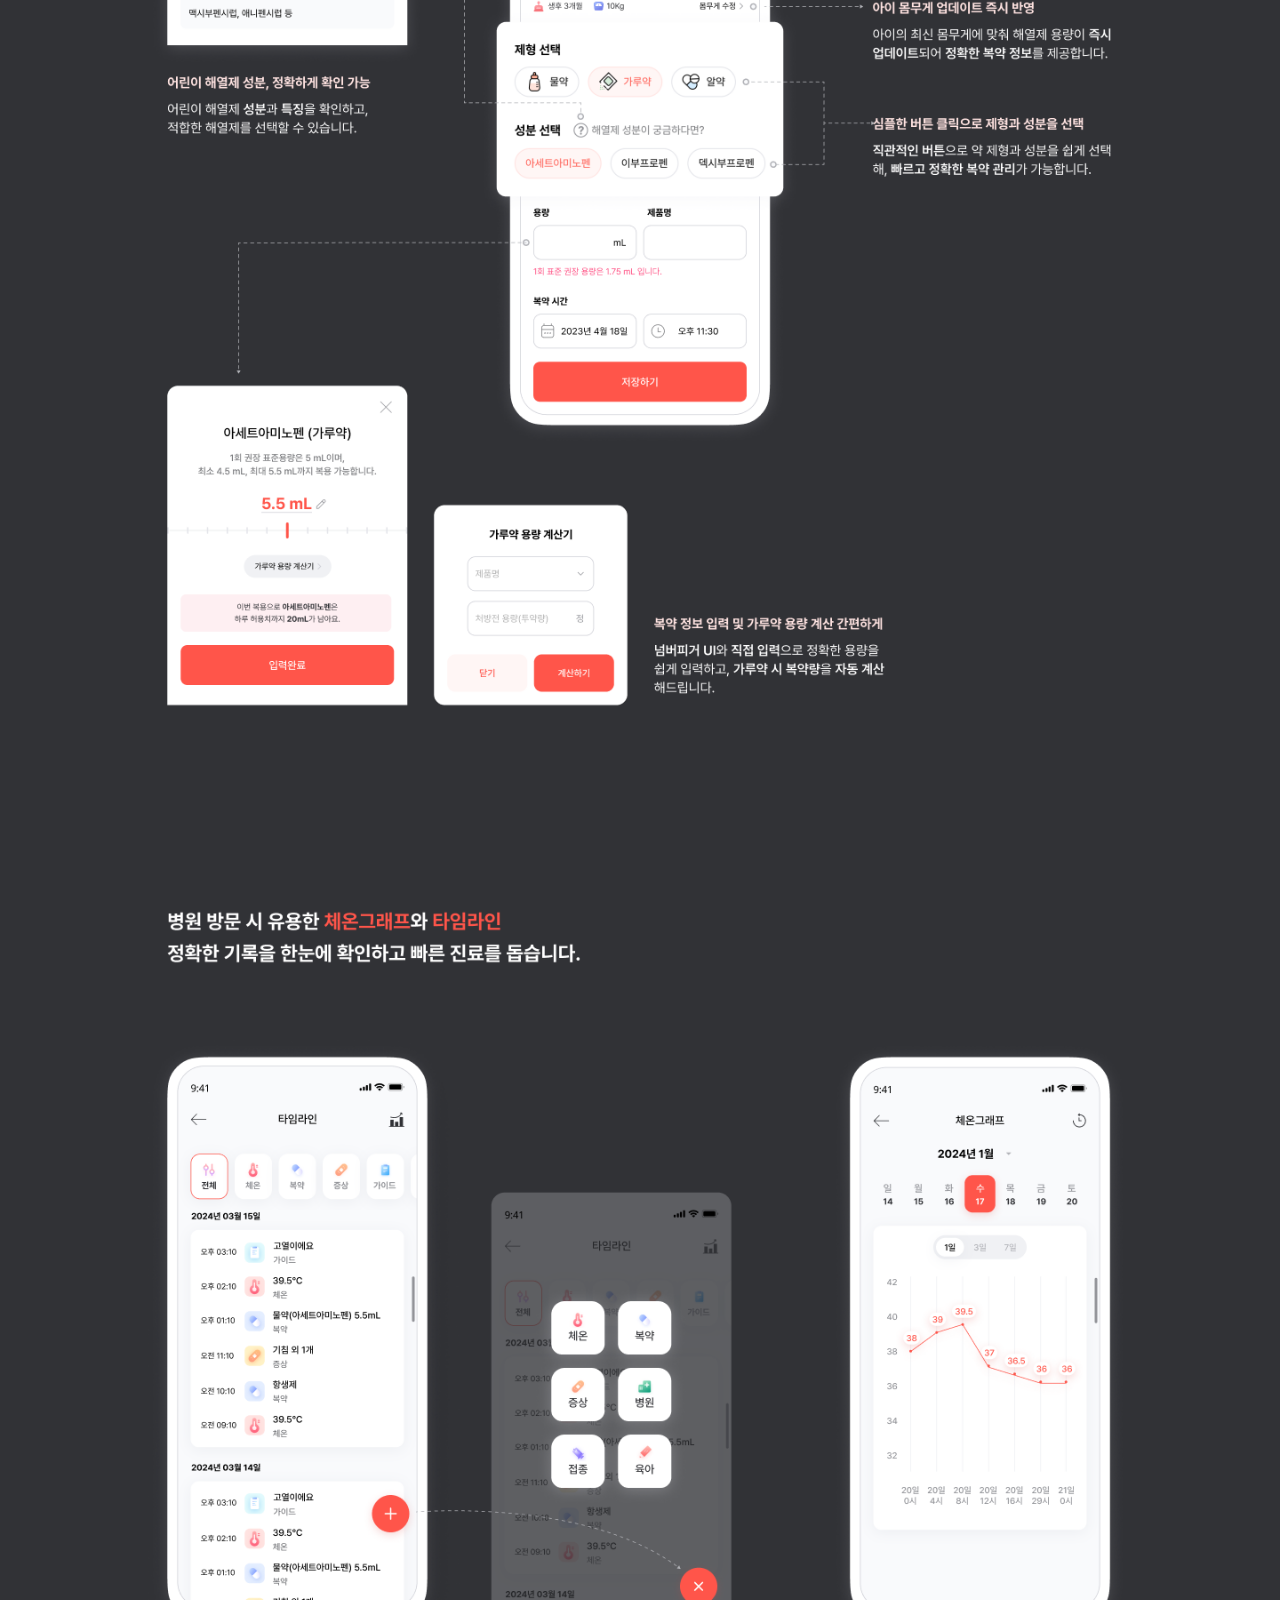
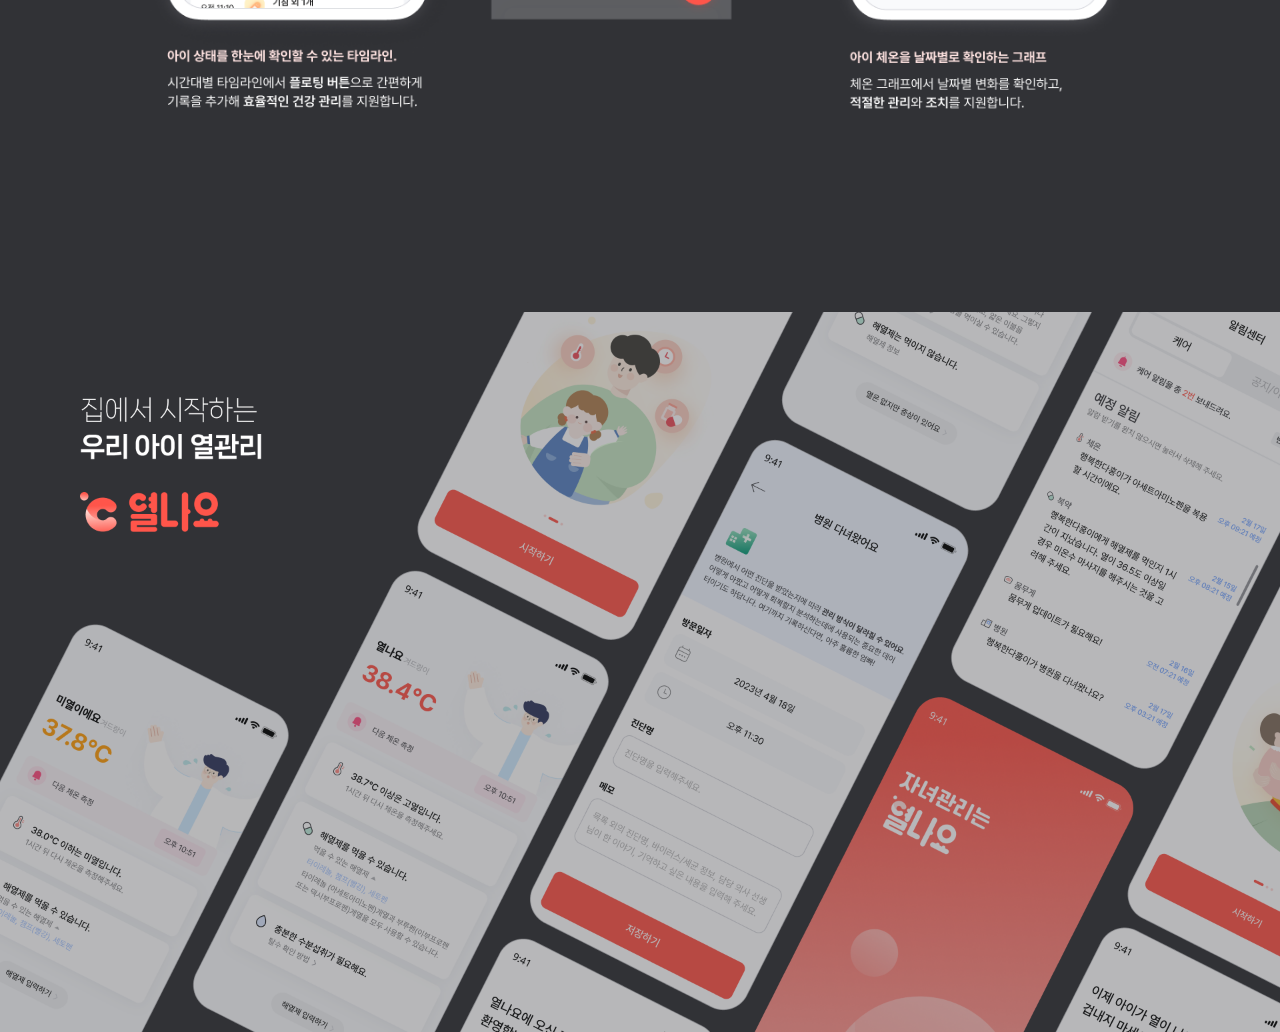
==== commit 1eab040f: "Merge branch 'main' of https://github.com/devkingKR/portfolio-sje" ====
--- a/part1.html
+++ b/part1.html
@@ -9,37 +9,37 @@
     </head>
     <body style="margin: 0;">
         <div>
-            <img style="width: 100%;" src="images/1_1_1.png">
+            <img style="width: 100%;" src="images/new/Part1_1_1.png">
         </div>
         <div>
-            <img style="width: 100%;" src="images/1_1_2.png">
+            <img style="width: 100%;" src="images/new/Part1_1_2.png">
         </div>
         <div>
-            <img style="width: 100%;" src="images/1_2_1.png">
+            <img style="width: 100%;" src="images/new/Part1_2_1.png">
         </div>
         <div>
-            <img style="width: 100%;" src="images/1_2_2.png">
+            <img style="width: 100%;" src="images/new/Part1_2_2.png">
         </div>
         <div>
-            <img style="width: 100%;" src="images/1_2_3.png">
+            <img style="width: 100%;" src="images/new/Part1_2_3.png">
         </div>
         <div>
-            <img style="width: 100%;" src="images/1_2_4.png">
+            <img style="width: 100%;" src="images/new/Part1_2_4.png">
         </div>
         <div>
-            <img style="width: 100%;" src="images/1_3_1.png">
+            <img style="width: 100%;" src="images/new/Part1_3_1.png">
         </div>
         <div>
-            <img style="width: 100%;" src="images/1_3_2.png">
+            <img style="width: 100%;" src="images/new/Part1_3_2.png">
         </div>
         <div>
-            <img style="width: 100%;" src="images/1_3_3.png">
+            <img style="width: 100%;" src="images/new/Part1_3_3.png">
         </div>
         <div>
-            <img style="width: 100%;" src="images/1_3_4.png">
+            <img style="width: 100%;" src="images/new/Part1_3_4.png">
         </div>
         <div>
-            <img style="width: 100%;" src="images/1_3_5.png">
+            <img style="width: 100%;" src="images/new/Part1_3_5.png">
         </div>
         <!-- 플로팅 네비게이션 -->
         <nav class="floating-menu">
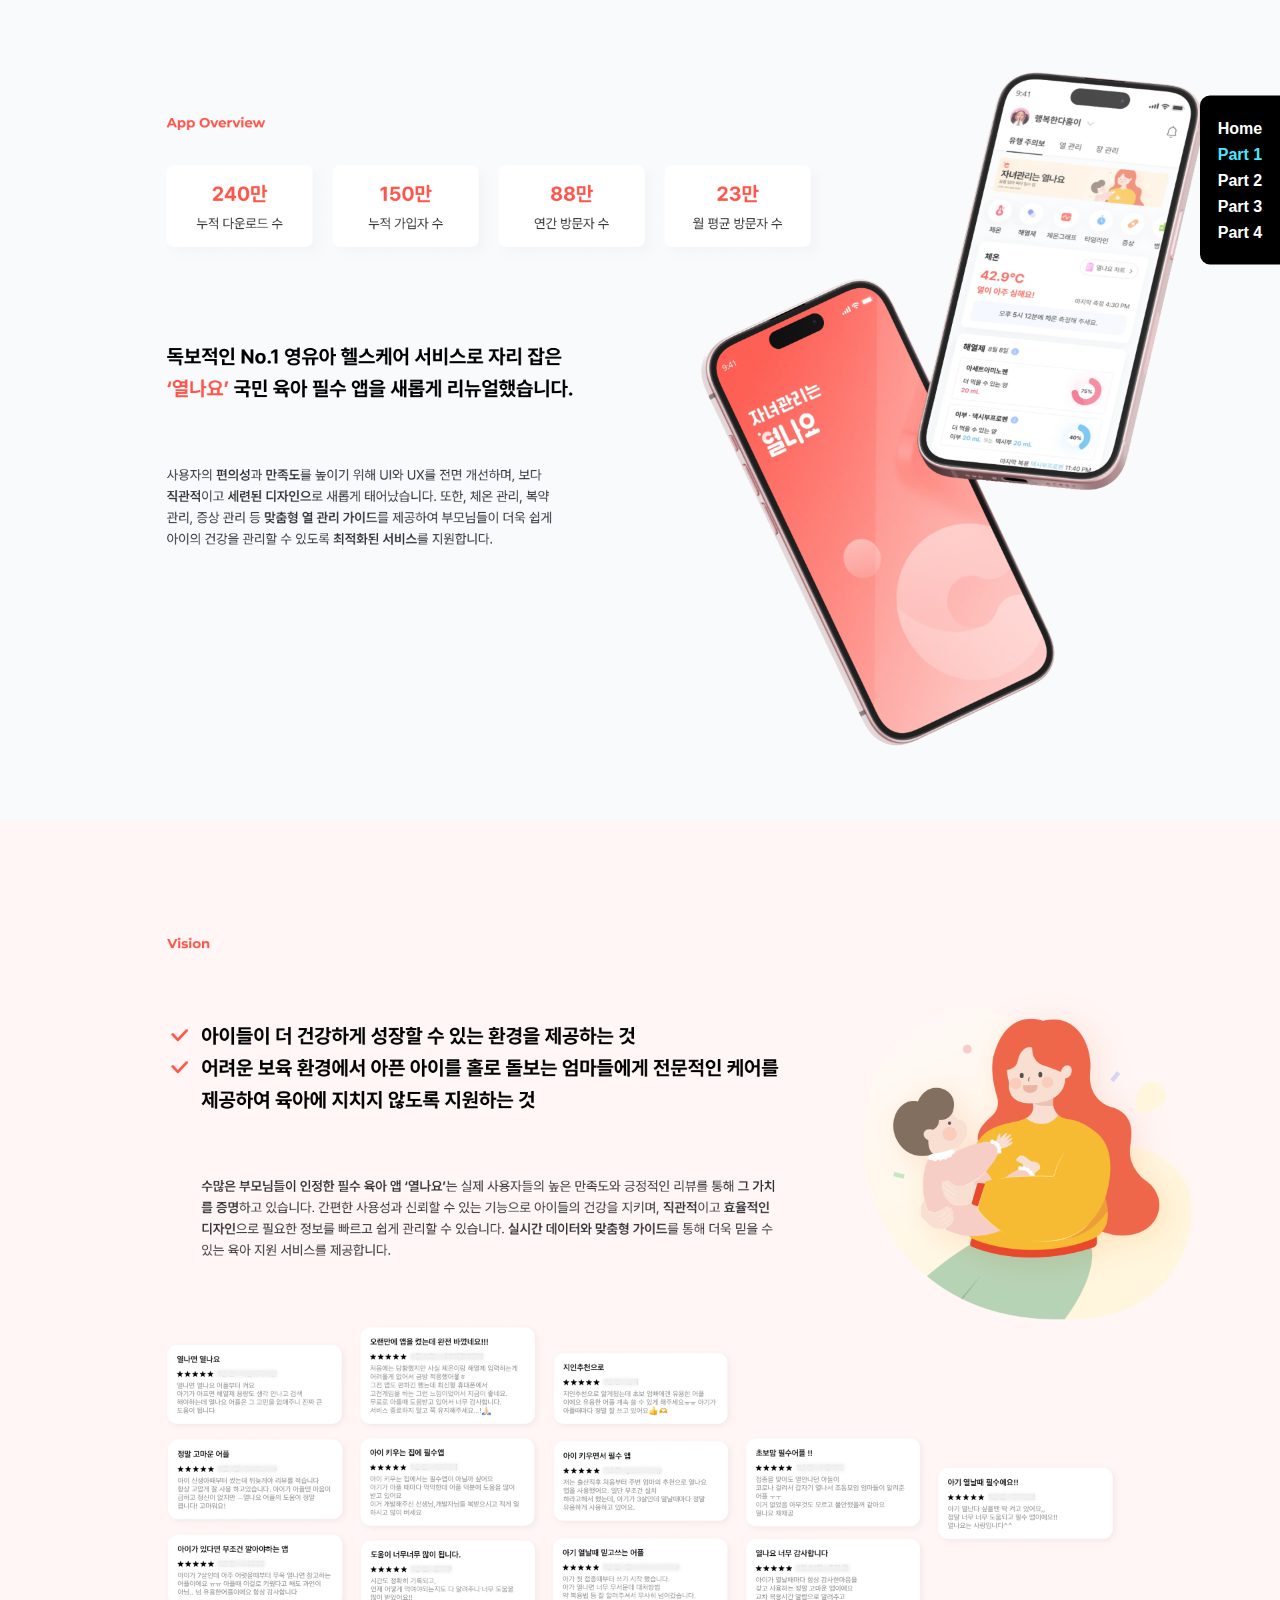
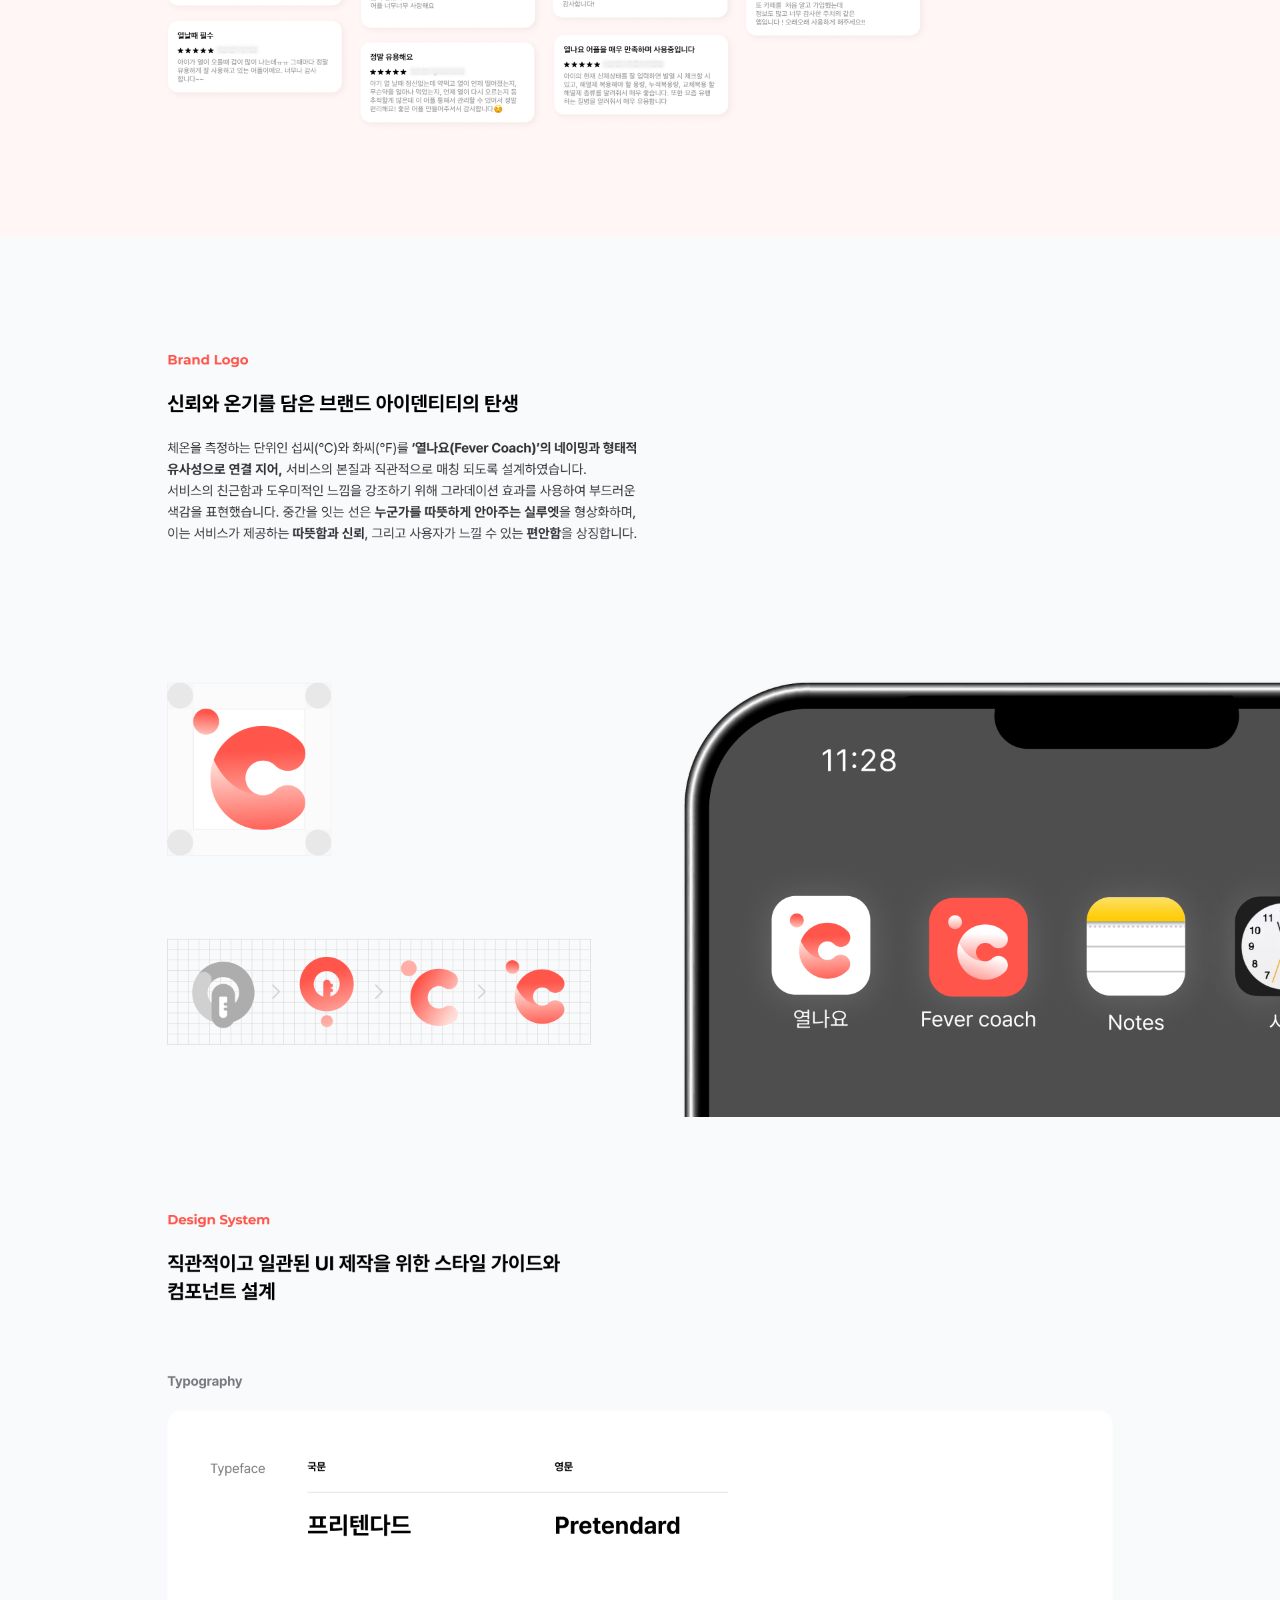
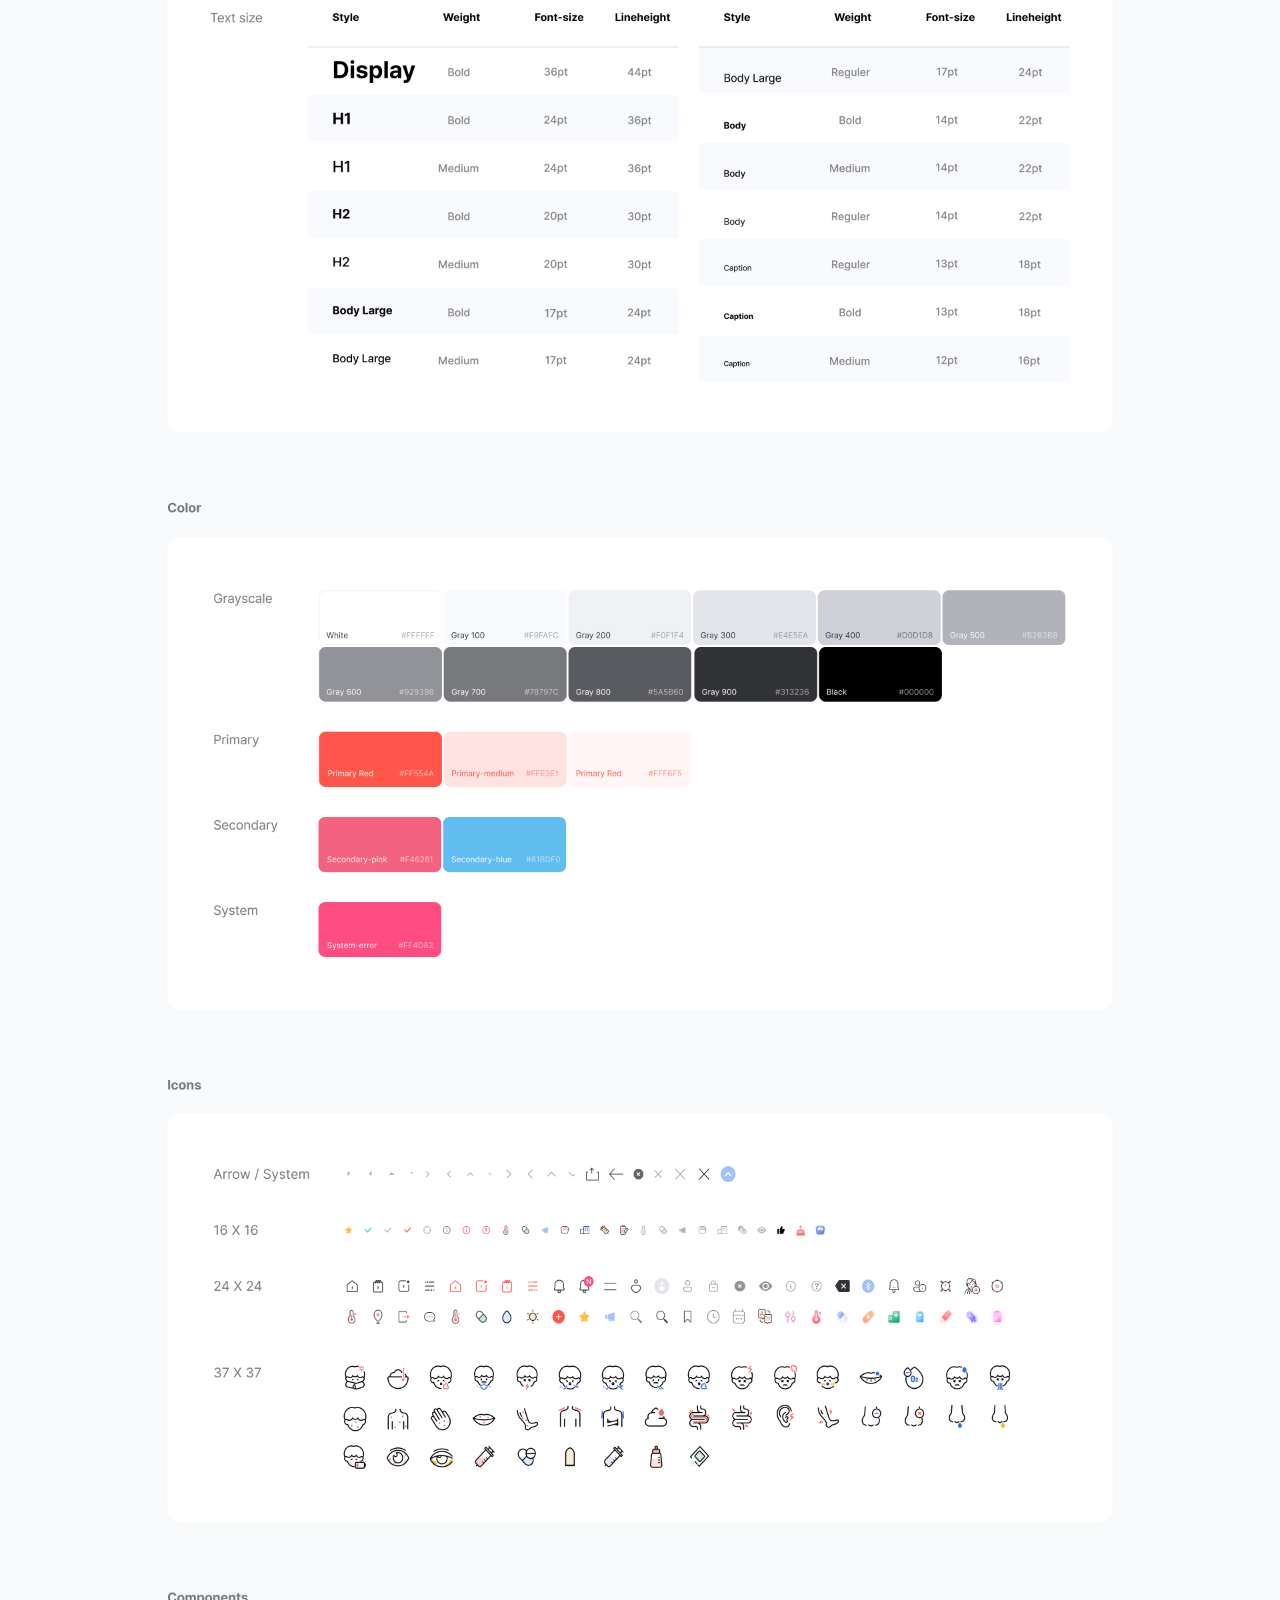
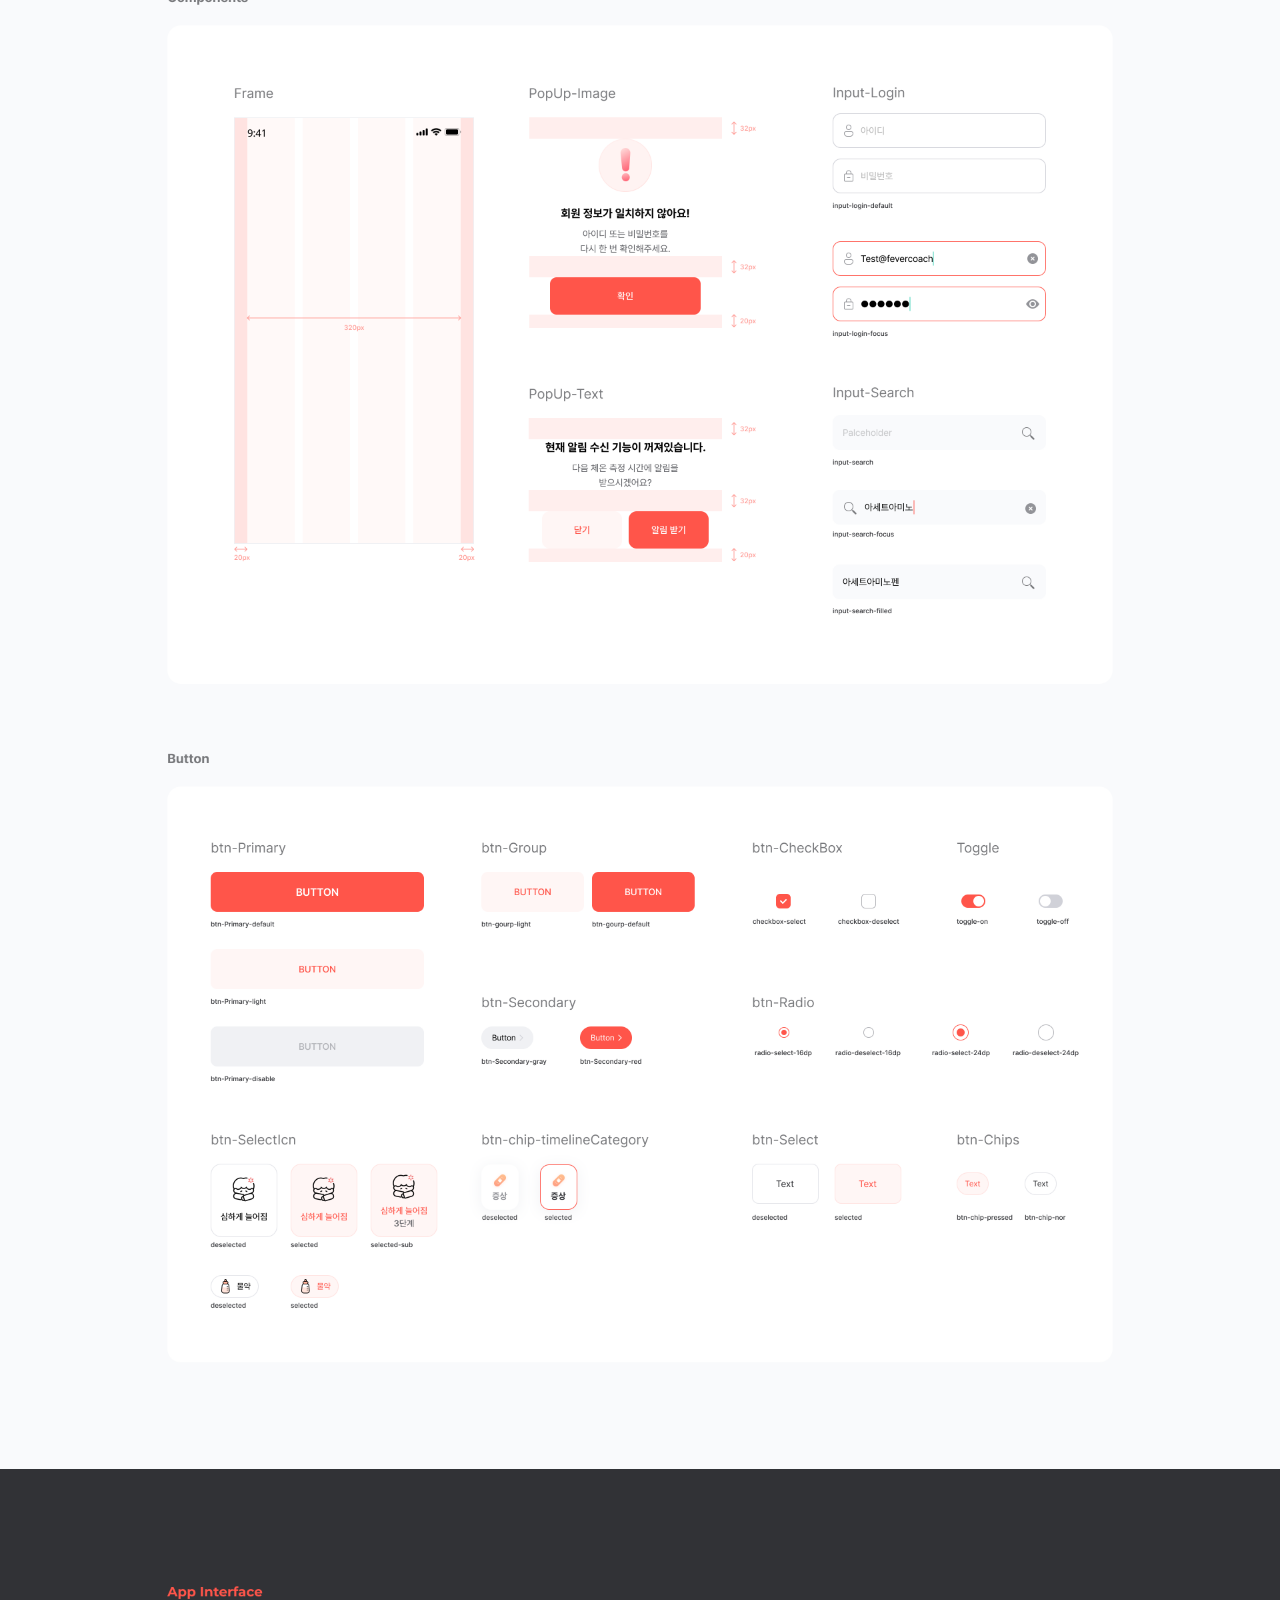
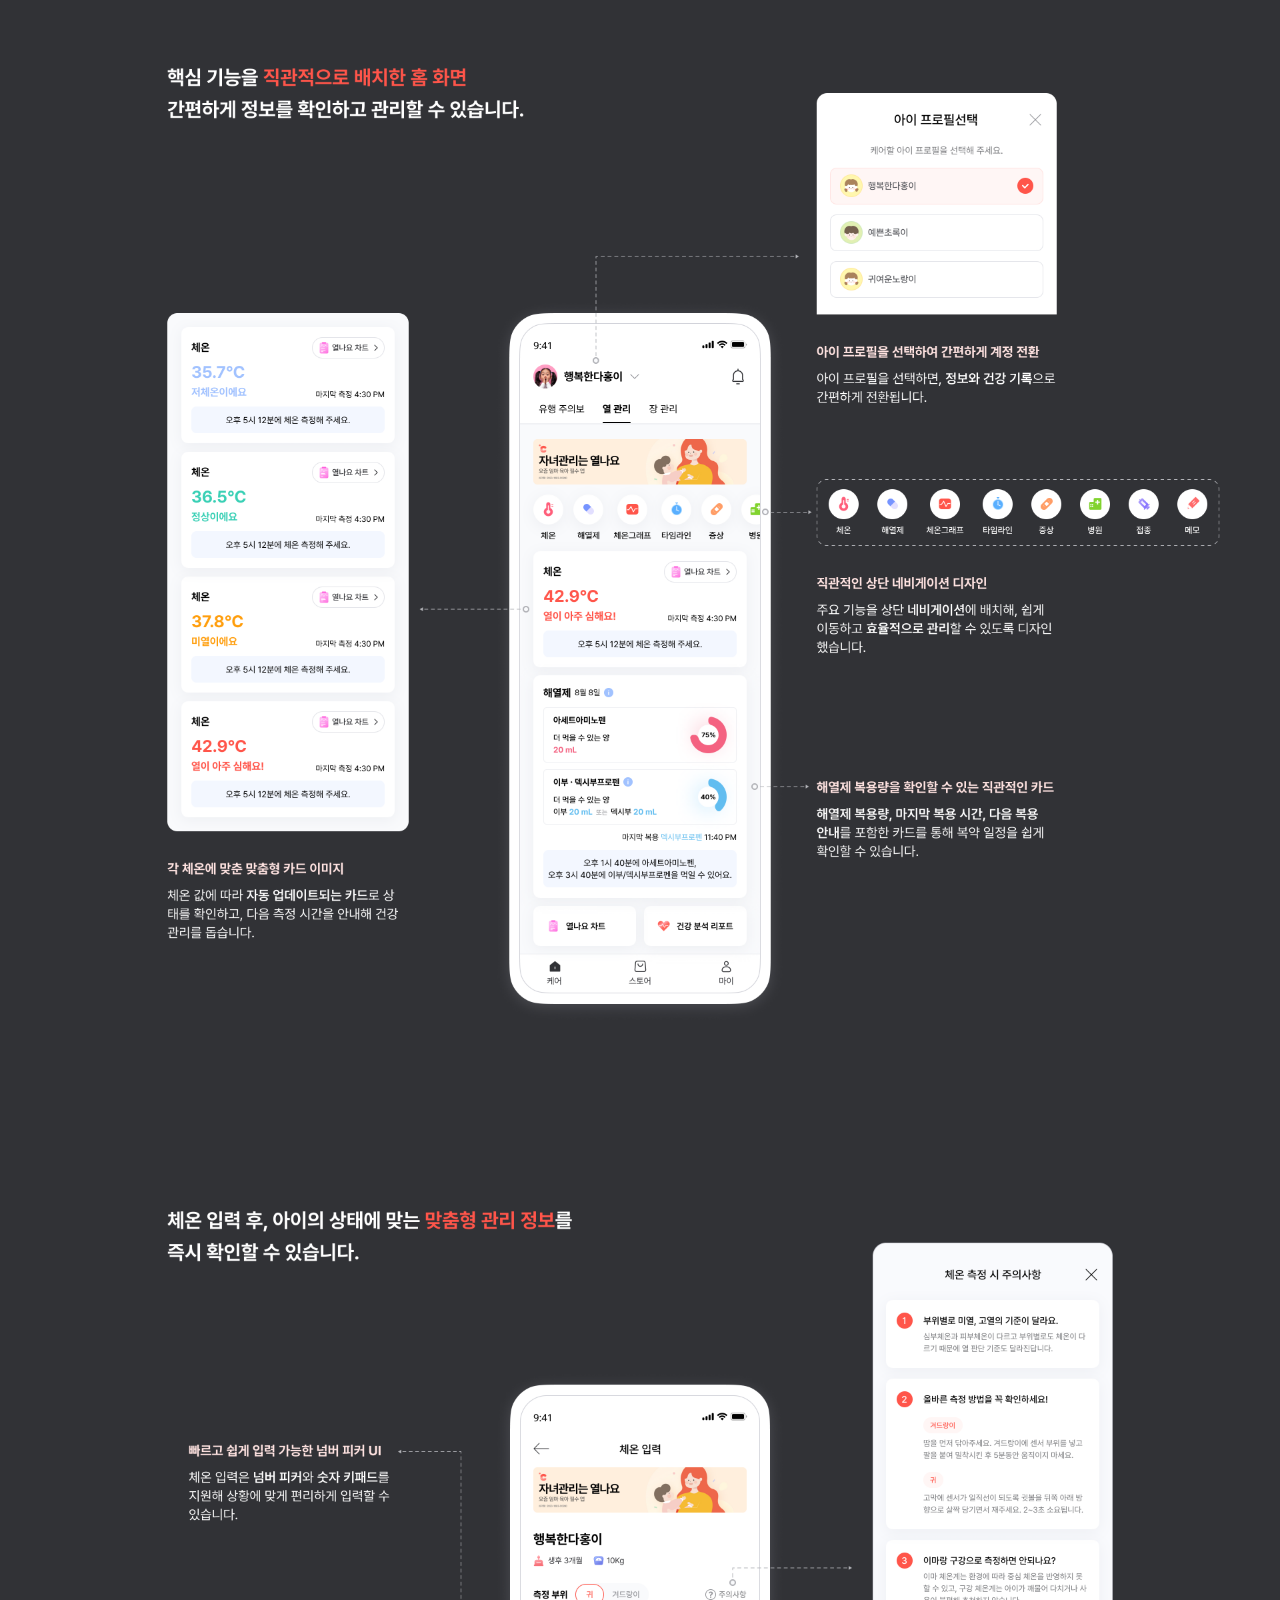
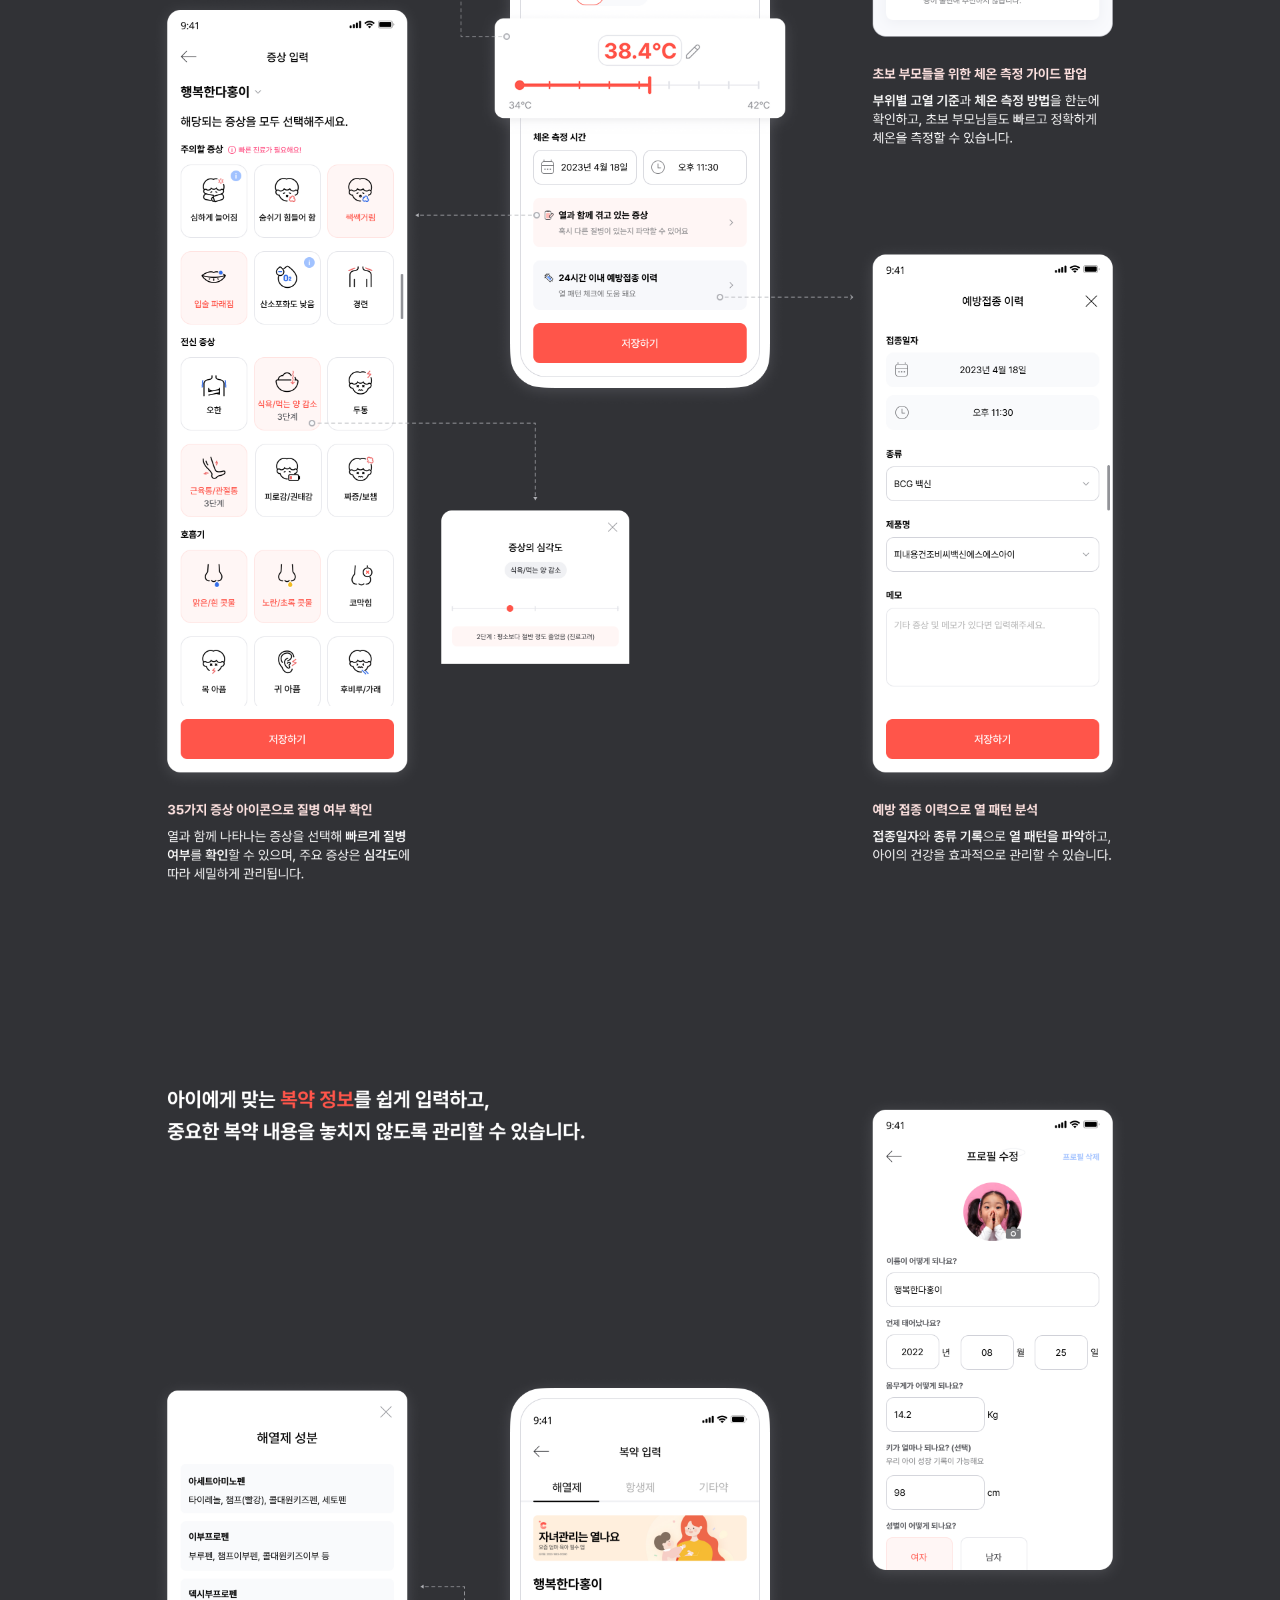
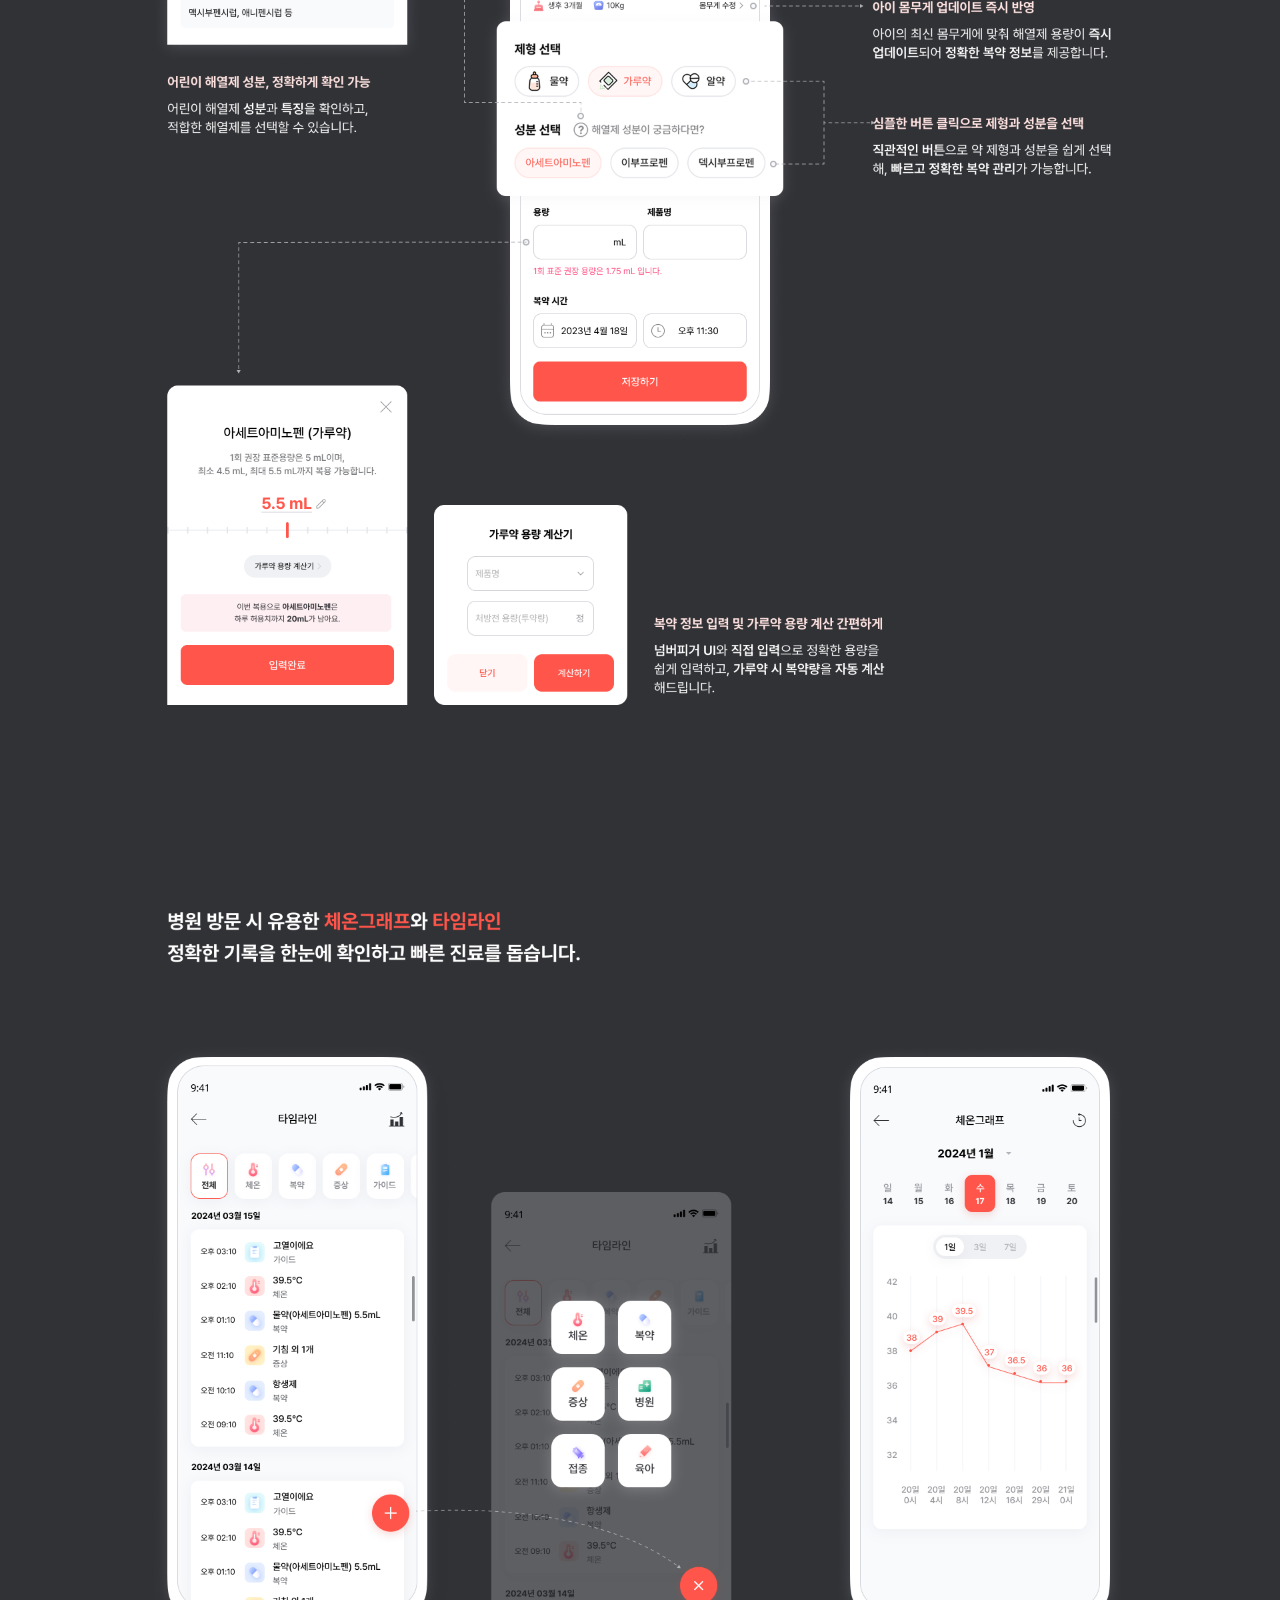
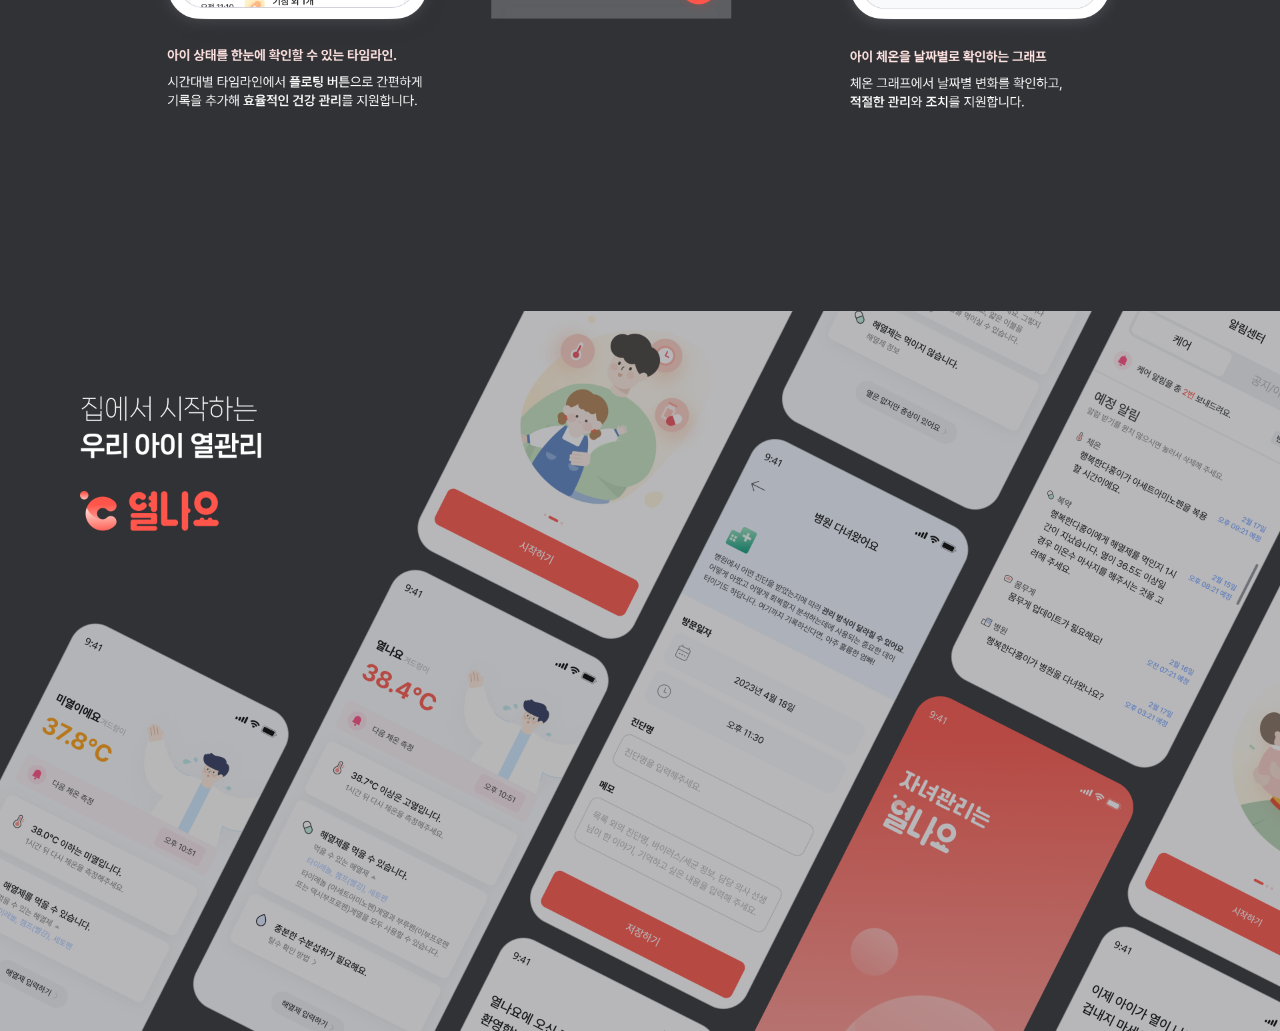
==== commit d72ce878: "fix:전체 이미지 변경 외 part2 스크롤 기능제거" ====
--- a/part1.html
+++ b/part1.html
@@ -9,37 +9,37 @@
     </head>
     <body style="margin: 0;">
         <div>
-            <img style="width: 100%;" src="images/new/Part1_1_1.png">
+            <img style="width: 100%;" src="images/new/part 1/5. Part1_1_1.png">
         </div>
         <div>
-            <img style="width: 100%;" src="images/new/Part1_1_2.png">
+            <img style="width: 100%;" src="images/new/part 1/5. Part1_1_2.png">
         </div>
         <div>
-            <img style="width: 100%;" src="images/new/Part1_2_1.png">
+            <img style="width: 100%;" src="images/new/part 1/5. Part1_2_1.png">
         </div>
         <div>
-            <img style="width: 100%;" src="images/new/Part1_2_2.png">
+            <img style="width: 100%;" src="images/new/part 1/5. Part1_2_2.png">
         </div>
         <div>
-            <img style="width: 100%;" src="images/new/Part1_2_3.png">
+            <img style="width: 100%;" src="images/new/part 1/5. Part1_2_3.png">
         </div>
         <div>
-            <img style="width: 100%;" src="images/new/Part1_2_4.png">
+            <img style="width: 100%;" src="images/new/part 1/5. Part1_2_4.png">
         </div>
         <div>
-            <img style="width: 100%;" src="images/new/Part1_3_1.png">
+            <img style="width: 100%;" src="images/new/part 1/5. Part1_3_1.png">
         </div>
         <div>
-            <img style="width: 100%;" src="images/new/Part1_3_2.png">
+            <img style="width: 100%;" src="images/new/part 1/5. Part1_3_2.png">
         </div>
         <div>
-            <img style="width: 100%;" src="images/new/Part1_3_3.png">
+            <img style="width: 100%;" src="images/new/part 1/5. Part1_3_3.png">
         </div>
         <div>
-            <img style="width: 100%;" src="images/new/Part1_3_4.png">
+            <img style="width: 100%;" src="images/new/part 1/5. Part1_3_4.png">
         </div>
         <div>
-            <img style="width: 100%;" src="images/new/Part1_3_5.png">
+            <img style="width: 100%;" src="images/new/part 1/5. Part1_3_5.png">
         </div>
         <!-- 플로팅 네비게이션 -->
         <nav class="floating-menu">
